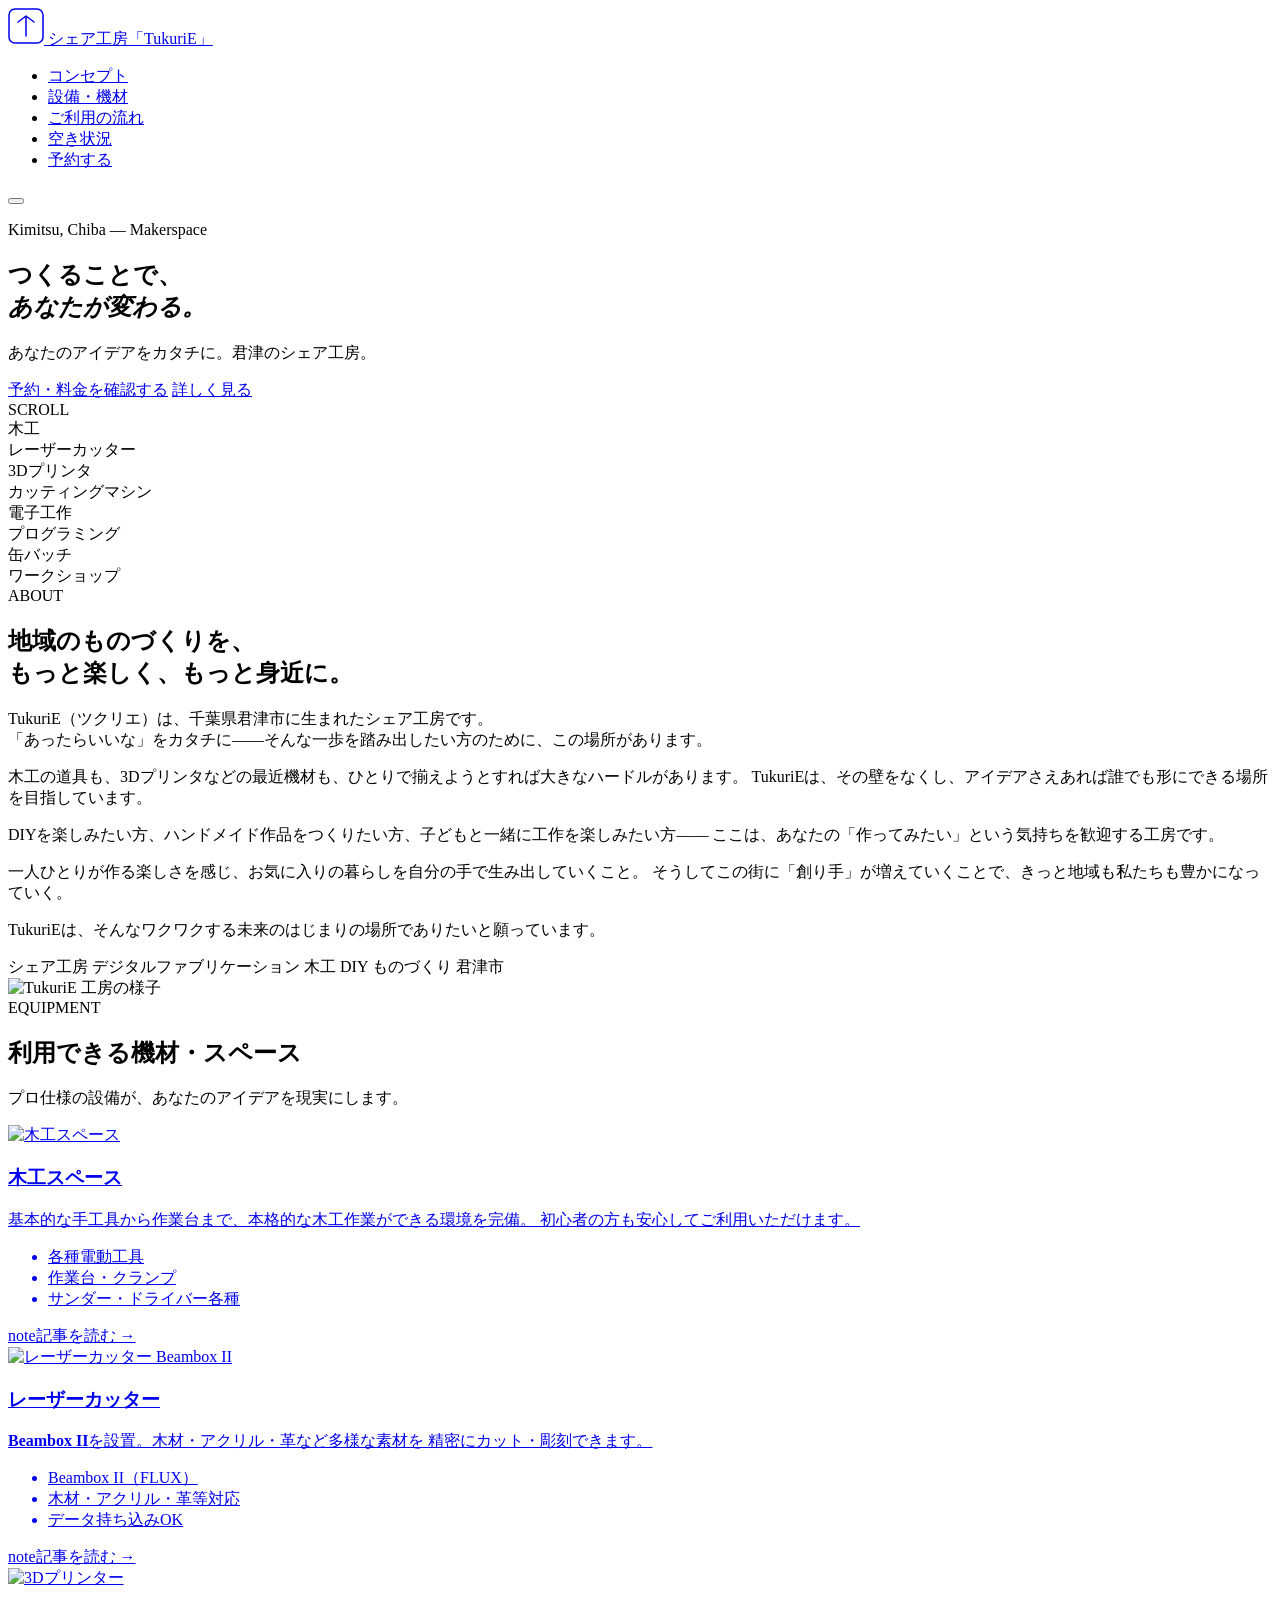
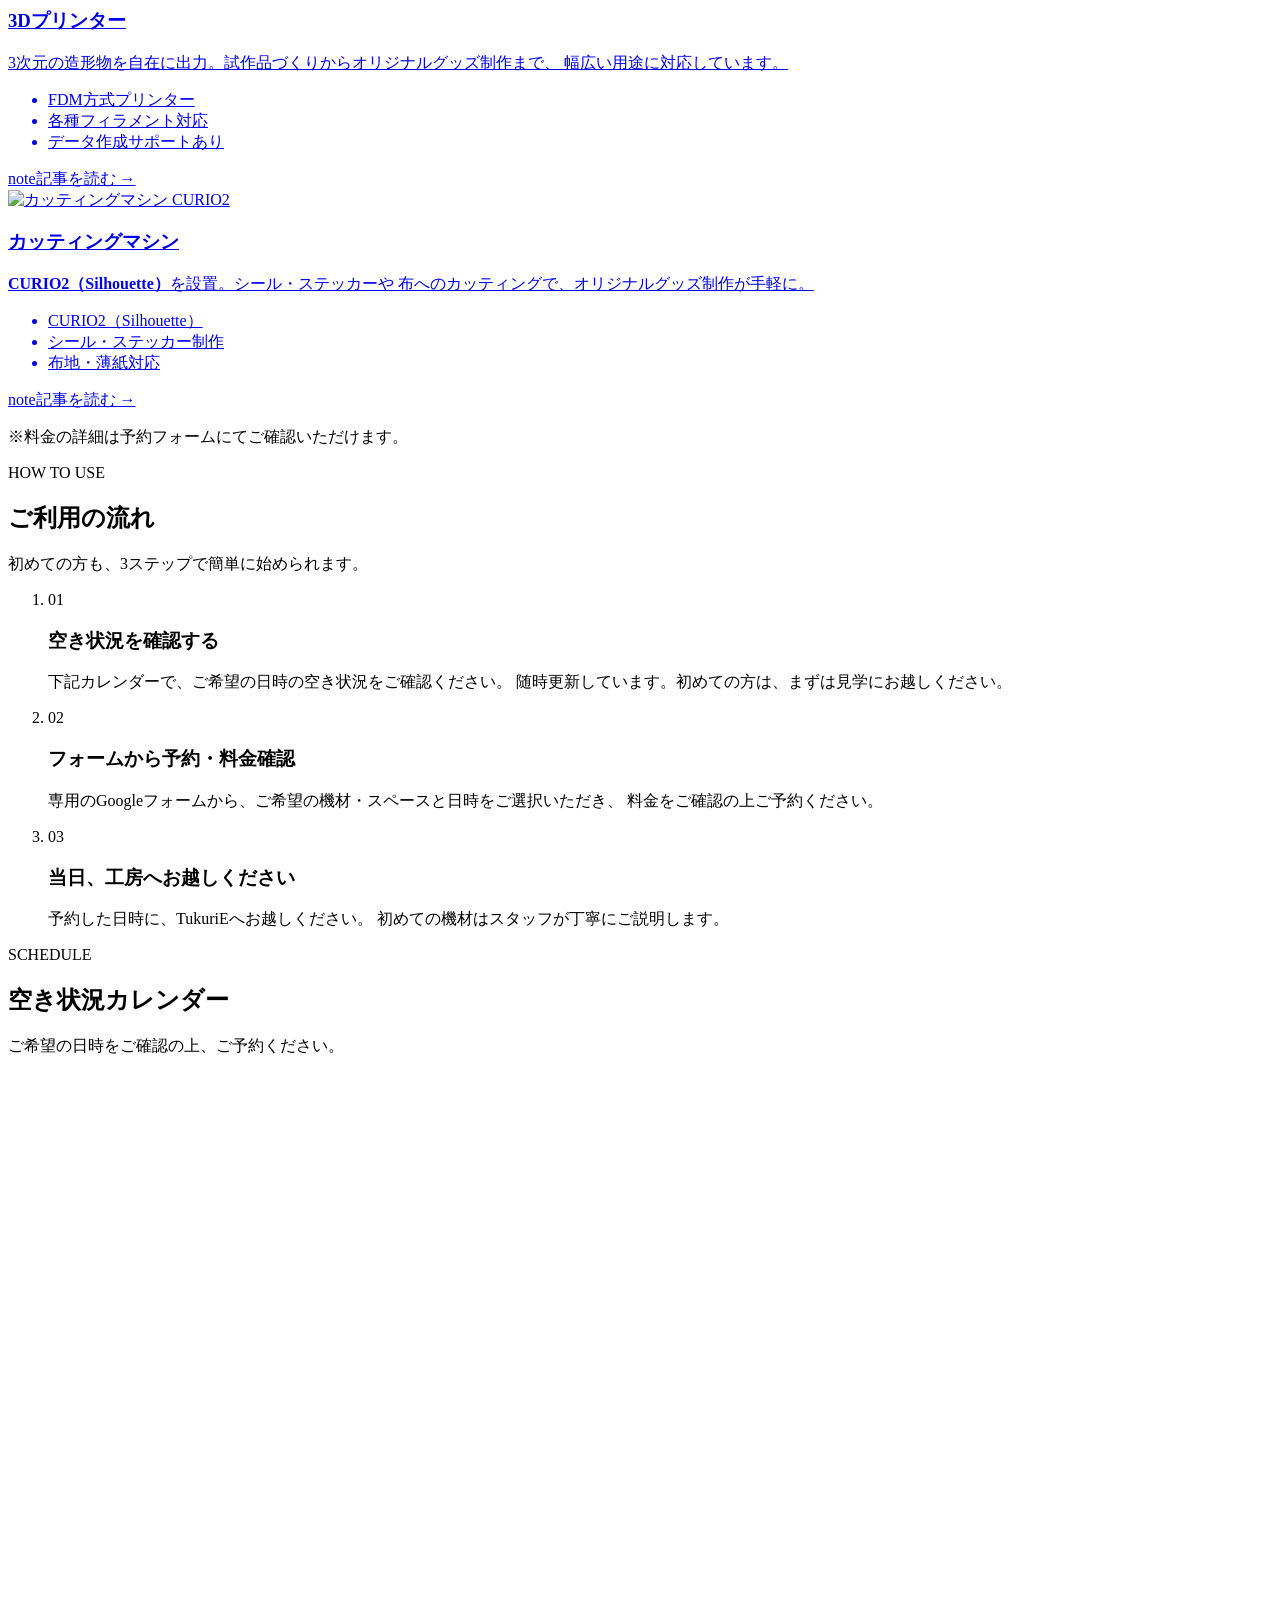
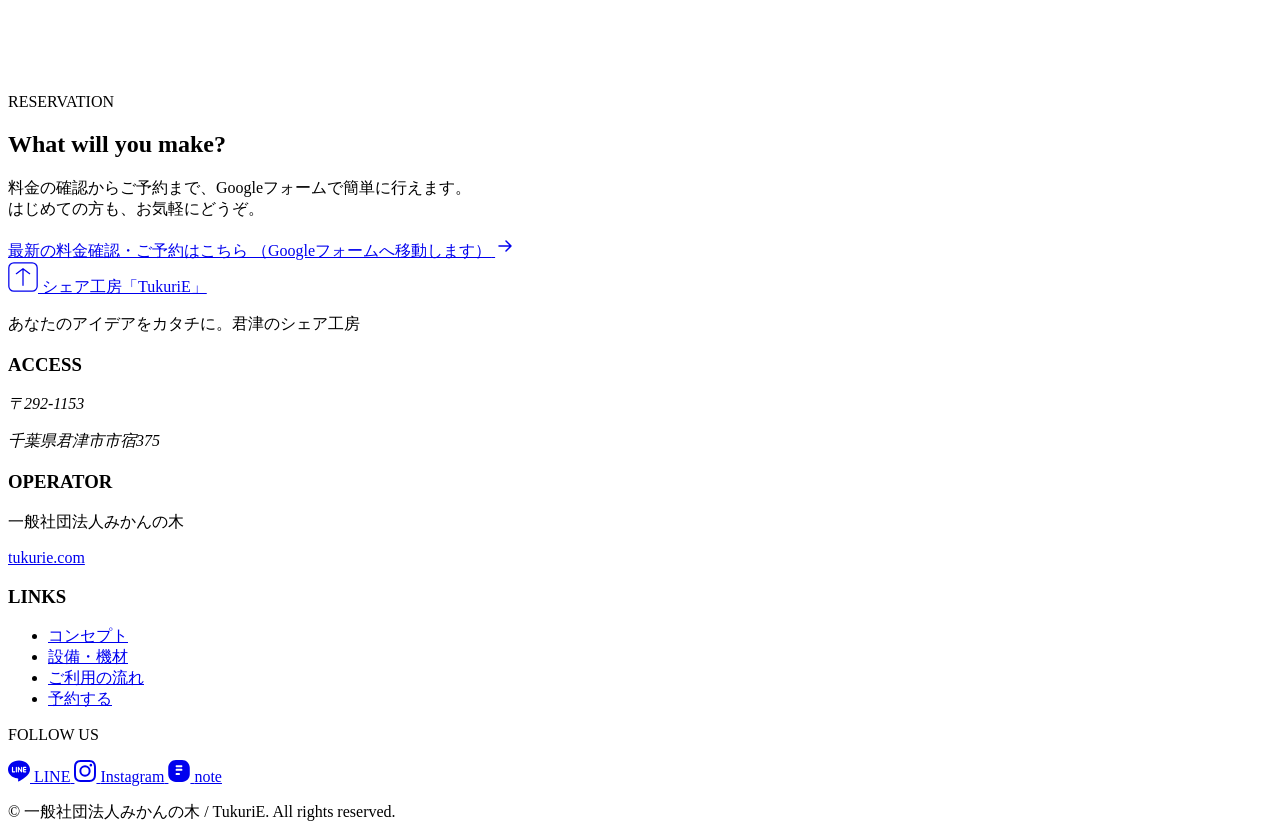
==== index.html @ ae80ee12 "Upload index.html via Antigravity Agent" ====
<!DOCTYPE html>
<html lang="ja">

<head>
  <meta charset="UTF-8" />
  <meta name="viewport" content="width=device-width, initial-scale=1.0" />
  <title>シェア工房TukuriE（ツクリエ）｜君津のデジタルものづくりシェア工房</title>
  <meta name="description"
    content="千葉県君津市にある、デジタルファブリケーションと木工のシェア工房「TukuriE（ツクリエ）」。レーザーカッター・3Dプリンター・木工設備が揃う、創り手のための場所です。" />
  <meta property="og:title" content="TukuriE（ツクリエ）｜君津のデジタルものづくりシェア工房" />
  <meta property="og:description" content="あなたのアイデアを形にする、君津のシェア工房。" />
  <meta property="og:type" content="website" />
  <meta property="og:url" content="https://tukurie.com/" />
  <link rel="preconnect" href="https://fonts.googleapis.com" />
  <link rel="preconnect" href="https://fonts.gstatic.com" crossorigin />
  <link
    href="https://fonts.googleapis.com/css2?family=Noto+Serif+JP:wght@300;400;500;600&family=Noto+Sans+JP:wght@300;400;500&family=Inter:wght@300;400;500&display=swap"
    rel="stylesheet" />
  <link rel="stylesheet" href="style.css" />
</head>

<body>

  <!-- ======= HEADER / NAV ======= -->
  <header class="site-header" id="site-header">
    <div class="header-inner">
      <a href="#hero" class="logo" aria-label="TukuriE トップへ">
        <span class="logo-mark" aria-hidden="true">
          <svg width="36" height="36" viewBox="0 0 36 36" fill="none" xmlns="http://www.w3.org/2000/svg">
            <rect x="1" y="1" width="34" height="34" rx="6" stroke="currentColor" stroke-width="1.5" />
            <path d="M18 8 L18 28 M10 14 L18 8 L26 14" stroke="currentColor" stroke-width="1.5" stroke-linecap="round"
              stroke-linejoin="round" />
          </svg>
        </span>
        <span class="logo-text">シェア工房「TukuriE」</span>
      </a>
      <nav class="main-nav" aria-label="メインナビゲーション">
        <ul>
          <li><a href="#about">コンセプト</a></li>
          <li><a href="#features">設備・機材</a></li>
          <li><a href="#how-to-use">ご利用の流れ</a></li>
          <li><a href="#calendar">空き状況</a></li>
          <li><a href="#cta" class="nav-cta-btn">予約する</a></li>
        </ul>
      </nav>
      <button class="hamburger" id="hamburger-btn" aria-label="メニューを開く" aria-expanded="false">
        <span></span><span></span><span></span>
      </button>
    </div>
  </header>

  <!-- ======= HERO ======= -->
  <section class="hero" id="hero" aria-label="メインビジュアル">
    <div class="hero-bg">
      <div class="hero-grain"></div>
      <div class="hero-wood-texture"></div>
    </div>
    <div class="hero-content">
      <p class="hero-eyebrow">Kimitsu, Chiba — Makerspace</p>
      <h1 class="hero-headline">
        つくることで、<br />
        <em>あなたが変わる。</em>
      </h1>
      <p class="hero-sub">あなたのアイデアをカタチに。君津のシェア工房。</p>
      <div class="hero-actions">
        <a href="#cta" class="btn btn-primary" id="hero-cta-btn">予約・料金を確認する</a>
        <a href="#about" class="btn btn-ghost">詳しく見る</a>
      </div>
    </div>
    <div class="hero-scroll-hint" aria-hidden="true">
      <span class="scroll-line"></span>
      <span class="scroll-label">SCROLL</span>
    </div>
    <!-- Decorative floating elements -->
    <div class="hero-deco" aria-hidden="true">
      <div class="deco-chip deco-chip--1">木工</div>
      <div class="deco-chip deco-chip--2">レーザーカッター</div>
      <div class="deco-chip deco-chip--3">3Dプリンタ</div>
      <div class="deco-chip deco-chip--4">カッティングマシン</div>
      <div class="deco-chip deco-chip--5">電子工作</div>
      <div class="deco-chip deco-chip--6">プログラミング</div>
      <div class="deco-chip deco-chip--7">缶バッチ</div>
      <div class="deco-chip deco-chip--8">ワークショップ</div>
    </div>
  </section>

  <!-- ======= ABOUT ======= -->
  <section class="section about" id="about" aria-labelledby="about-heading">
    <div class="container container--narrow">
      <div class="section-label">ABOUT</div>
      <h2 class="section-title" id="about-heading">
        地域のものづくりを、<br />もっと楽しく、もっと身近に。
      </h2>
      <div class="about-body">
        <p>
          TukuriE（ツクリエ）は、千葉県君津市に生まれたシェア工房です。<br />
          「あったらいいな」をカタチに——そんな一歩を踏み出したい方のために、この場所があります。
        </p>
        <p>
          木工の道具も、3Dプリンタなどの最近機材も、ひとりで揃えようとすれば大きなハードルがあります。
          TukuriEは、その壁をなくし、アイデアさえあれば誰でも形にできる場所を目指しています。
        </p>
        <p>
          DIYを楽しみたい方、ハンドメイド作品をつくりたい方、子どもと一緒に工作を楽しみたい方——
          ここは、あなたの「作ってみたい」という気持ちを歓迎する工房です。
        </p>
        <p>
          一人ひとりが作る楽しさを感じ、お気に入りの暮らしを自分の手で生み出していくこと。
          そうしてこの街に「創り手」が増えていくことで、きっと地域も私たちも豊かになっていく。
        </p>
        <p>
          TukuriEは、そんなワクワクする未来のはじまりの場所でありたいと願っています。
        </p>
      </div>
      <div class="about-tags" aria-label="キーワード">
        <span class="tag">シェア工房</span>
        <span class="tag">デジタルファブリケーション</span>
        <span class="tag">木工</span>
        <span class="tag">DIY</span>
        <span class="tag">ものづくり</span>
        <span class="tag">君津市</span>
      </div>
    </div>
  </section>

  <!-- ======= WORKSHOP GALLERY BANNER ======= -->
  <section class="workshop-banner" aria-label="工房の様子">
    <!-- 工房全体の写真エリア。images/workshop.jpg を置けば自動で表示されます -->
    <div class="workshop-banner__img-wrap" onerror="">
      <img src="images/workshop.jpg" alt="TukuriE 工房の様子" class="workshop-banner__img" data-img-key="workshop"
        onerror="this.closest('.workshop-banner__img-wrap').classList.add('img-placeholder')" />
    </div>
  </section>

  <!-- ======= FEATURES ======= -->
  <section class="section features" id="features" aria-labelledby="features-heading">
    <div class="container">
      <div class="section-label">EQUIPMENT</div>
      <h2 class="section-title" id="features-heading">利用できる機材・スペース</h2>
      <p class="section-lead">プロ仕様の設備が、あなたのアイデアを現実にします。</p>

      <div class="features-grid">

        <a href="https://note.com/tukurie_share/n/nfafdf745ffea" target="_blank" rel="noopener noreferrer"
          class="feature-card feature-card--link" id="feature-woodwork" aria-label="木工スペースの詳細をnoteで読む">
          <div class="feature-card__img-wrap">
            <img src="images/woodwork.jpg" alt="木工スペース" class="feature-card__img" data-img-key="woodwork"
              onerror="this.closest('.feature-card__img-wrap').classList.add('img-placeholder')" />
          </div>
          <div class="feature-card__body">
            <h3 class="feature-card__title">木工スペース</h3>
            <p class="feature-card__desc">
              基本的な手工具から作業台まで、本格的な木工作業ができる環境を完備。
              初心者の方も安心してご利用いただけます。
            </p>
            <ul class="feature-card__list">
              <li>各種電動工具</li>
              <li>作業台・クランプ</li>
              <li>サンダー・ドライバー各種</li>
            </ul>
            <span class="feature-card__note-link">note記事を読む →</span>
          </div>
        </a>

        <a href="https://note.com/tukurie_share/n/n80d7ca99636c" target="_blank" rel="noopener noreferrer"
          class="feature-card feature-card--link" id="feature-laser" aria-label="レーザーカッターの詳細をnoteで読む">
          <div class="feature-card__img-wrap">
            <img src="images/laser.jpg" alt="レーザーカッター Beambox II" class="feature-card__img" data-img-key="laser"
              onerror="this.closest('.feature-card__img-wrap').classList.add('img-placeholder')" />
          </div>
          <div class="feature-card__body">
            <h3 class="feature-card__title">レーザーカッター</h3>
            <p class="feature-card__desc">
              <strong>Beambox II</strong>を設置。木材・アクリル・革など多様な素材を
              精密にカット・彫刻できます。
            </p>
            <ul class="feature-card__list">
              <li>Beambox II（FLUX）</li>
              <li>木材・アクリル・革等対応</li>
              <li>データ持ち込みOK</li>
            </ul>
            <span class="feature-card__note-link">note記事を読む →</span>
          </div>
        </a>

        <a href="https://note.com/tukurie_share/n/n2b7c575103ae" target="_blank" rel="noopener noreferrer"
          class="feature-card feature-card--link" id="feature-3dprint" aria-label="3Dプリンターの詳細をnoteで読む">
          <div class="feature-card__img-wrap">
            <img src="images/3dprint.jpg" alt="3Dプリンター" class="feature-card__img" data-img-key="3dprint"
              onerror="this.closest('.feature-card__img-wrap').classList.add('img-placeholder')" />
          </div>
          <div class="feature-card__body">
            <h3 class="feature-card__title">3Dプリンター</h3>
            <p class="feature-card__desc">
              3次元の造形物を自在に出力。試作品づくりからオリジナルグッズ制作まで、
              幅広い用途に対応しています。
            </p>
            <ul class="feature-card__list">
              <li>FDM方式プリンター</li>
              <li>各種フィラメント対応</li>
              <li>データ作成サポートあり</li>
            </ul>
            <span class="feature-card__note-link">note記事を読む →</span>
          </div>
        </a>

        <a href="https://note.com/tukurie_share/n/n97b2b9e812f0" target="_blank" rel="noopener noreferrer"
          class="feature-card feature-card--link" id="feature-cutting" aria-label="カッティングマシンの詳細をnoteで読む">
          <div class="feature-card__img-wrap">
            <img src="images/cutting.jpg" alt="カッティングマシン CURIO2" class="feature-card__img" data-img-key="cutting"
              onerror="this.closest('.feature-card__img-wrap').classList.add('img-placeholder')" />
          </div>
          <div class="feature-card__body">
            <h3 class="feature-card__title">カッティングマシン</h3>
            <p class="feature-card__desc">
              <strong>CURIO2（Silhouette）</strong>を設置。シール・ステッカーや
              布へのカッティングで、オリジナルグッズ制作が手軽に。
            </p>
            <ul class="feature-card__list">
              <li>CURIO2（Silhouette）</li>
              <li>シール・ステッカー制作</li>
              <li>布地・薄紙対応</li>
            </ul>
            <span class="feature-card__note-link">note記事を読む →</span>
          </div>
        </a>

      </div>

      <p class="features-note">
        ※料金の詳細は予約フォームにてご確認いただけます。
      </p>
    </div>
  </section>

  <!-- ======= HOW TO USE ======= -->
  <section class="section how-to-use" id="how-to-use" aria-labelledby="howto-heading">
    <div class="container container--narrow">
      <div class="section-label">HOW TO USE</div>
      <h2 class="section-title" id="howto-heading">ご利用の流れ</h2>
      <p class="section-lead">初めての方も、3ステップで簡単に始められます。</p>

      <ol class="steps" aria-label="ご利用ステップ">
        <li class="step" id="step-1">
          <div class="step-number" aria-hidden="true">01</div>
          <div class="step-content">
            <h3 class="step-title">空き状況を確認する</h3>
            <p class="step-desc">
              下記カレンダーで、ご希望の日時の空き状況をご確認ください。
              随時更新しています。初めての方は、まずは見学にお越しください。
            </p>
          </div>
          <div class="step-connector" aria-hidden="true"></div>
        </li>
        <li class="step" id="step-2">
          <div class="step-number" aria-hidden="true">02</div>
          <div class="step-content">
            <h3 class="step-title">フォームから予約・料金確認</h3>
            <p class="step-desc">
              専用のGoogleフォームから、ご希望の機材・スペースと日時をご選択いただき、
              料金をご確認の上ご予約ください。
            </p>
          </div>
          <div class="step-connector" aria-hidden="true"></div>
        </li>
        <li class="step" id="step-3">
          <div class="step-number" aria-hidden="true">03</div>
          <div class="step-content">
            <h3 class="step-title">当日、工房へお越しください</h3>
            <p class="step-desc">
              予約した日時に、TukuriEへお越しください。
              初めての機材はスタッフが丁寧にご説明します。
            </p>
          </div>
        </li>
      </ol>
    </div>
  </section>

  <!-- ======= CALENDAR ======= -->
  <section class="section calendar-section" id="calendar" aria-labelledby="calendar-heading">
    <div class="container">
      <div class="section-label">SCHEDULE</div>
      <h2 class="section-title" id="calendar-heading">空き状況カレンダー</h2>
      <p class="section-lead">ご希望の日時をご確認の上、ご予約ください。</p>
      <div class="calendar-wrapper">
        <iframe
          src="https://calendar.google.com/calendar/embed?src=tukurie.share%40gmail.com&ctz=Asia%2FTokyo&bgcolor=%23424242&showTitle=0&showNav=1&showDate=1&showPrint=0&showTabs=0&showCalendars=0&showTz=0&hl=ja"
          style="border: 0; width: 100%; max-width: 860px; height: 600px; border-radius: 12px;" frameborder="0"
          scrolling="no" title="TukuriE 空き状況カレンダー" id="calendar-embed"></iframe>
      </div>
    </div>
  </section>

  <!-- ======= CTA ======= -->
  <section class="section cta-section" id="cta" aria-labelledby="cta-heading">
    <div class="container container--narrow">
      <div class="cta-inner">
        <p class="cta-eyebrow">RESERVATION</p>
        <h2 class="cta-title" id="cta-heading">
          What will you make?
        </h2>
        <p class="cta-desc">
          料金の確認からご予約まで、Googleフォームで簡単に行えます。<br />
          はじめての方も、お気軽にどうぞ。
        </p>
        <a href="https://forms.gle/X51cY3fgWg24z5Xv9" target="_blank" rel="noopener noreferrer" class="btn btn-cta"
          id="main-reservation-btn" aria-label="Googleフォームで予約・料金確認（新しいタブで開きます）">
          最新の料金確認・ご予約はこちら
          <span class="btn-cta__note">（Googleフォームへ移動します）</span>
          <svg class="btn-cta__arrow" width="20" height="20" viewBox="0 0 20 20" fill="none"
            xmlns="http://www.w3.org/2000/svg" aria-hidden="true">
            <path d="M4 10 H16 M11 5 L16 10 L11 15" stroke="currentColor" stroke-width="1.5" stroke-linecap="round"
              stroke-linejoin="round" />
          </svg>
        </a>
      </div>
    </div>
  </section>

  <!-- ======= FOOTER / ACCESS ======= -->
  <footer class="site-footer" id="access" aria-label="フッター・アクセス情報">
    <div class="container">
      <div class="footer-grid">
        <div class="footer-brand">
          <a href="#hero" class="logo logo--footer" aria-label="TukuriE トップへ">
            <span class="logo-mark" aria-hidden="true">
              <svg width="30" height="30" viewBox="0 0 36 36" fill="none" xmlns="http://www.w3.org/2000/svg">
                <rect x="1" y="1" width="34" height="34" rx="6" stroke="currentColor" stroke-width="1.5" />
                <path d="M18 8 L18 28 M10 14 L18 8 L26 14" stroke="currentColor" stroke-width="1.5"
                  stroke-linecap="round" stroke-linejoin="round" />
              </svg>
            </span>
            <span class="logo-text">シェア工房「TukuriE」</span>
          </a>
          <p class="footer-tagline">あなたのアイデアをカタチに。君津のシェア工房</p>
        </div>

        <div class="footer-info">
          <h3 class="footer-info__heading">ACCESS</h3>
          <address class="footer-address">
            <p>〒292-1153</p>
            <p>千葉県君津市市宿375</p>
          </address>
        </div>

        <div class="footer-info">
          <h3 class="footer-info__heading">OPERATOR</h3>
          <p>一般社団法人みかんの木</p>
          <p><a href="https://tukurie.com/" target="_blank" rel="noopener noreferrer"
              class="footer-link">tukurie.com</a></p>
        </div>

        <div class="footer-info">
          <h3 class="footer-info__heading">LINKS</h3>
          <ul class="footer-links">
            <li><a href="#about" class="footer-link">コンセプト</a></li>
            <li><a href="#features" class="footer-link">設備・機材</a></li>
            <li><a href="#how-to-use" class="footer-link">ご利用の流れ</a></li>
            <li><a href="#cta" class="footer-link">予約する</a></li>
          </ul>
        </div>
      </div>

      <!-- SNS Links -->
      <div class="footer-sns">
        <p class="footer-sns__label">FOLLOW US</p>
        <div class="footer-sns__links">

          <!-- LINE公式アカウント（URLを差し替えてください） -->
          <a href="https://lin.ee/5YhFADn" target="_blank" rel="noopener noreferrer" class="sns-btn sns-btn--line"
            id="sns-line" aria-label="LINE公式アカウントでフレンド追加">
            <svg width="22" height="22" viewBox="0 0 24 24" fill="currentColor" xmlns="http://www.w3.org/2000/svg"
              aria-hidden="true">
              <path
                d="M19.365 9.863c.349 0 .63.285.63.631 0 .345-.281.63-.63.63H17.61v1.125h1.755c.349 0 .63.283.63.63 0 .344-.281.629-.63.629h-2.386c-.345 0-.627-.285-.627-.629V8.108c0-.345.282-.63.63-.63h2.386c.346 0 .627.285.627.63 0 .349-.281.63-.63.63H17.61v1.125h1.755zm-3.855 3.016c0 .27-.174.51-.432.596-.064.021-.133.031-.199.031-.211 0-.391-.09-.51-.25l-2.443-3.317v2.94c0 .344-.279.629-.631.629-.346 0-.626-.285-.626-.629V8.108c0-.27.173-.51.43-.595.06-.023.136-.033.194-.033.195 0 .375.104.495.254l2.462 3.33V8.108c0-.345.282-.63.63-.63.345 0 .63.285.63.63v4.771zm-5.741 0c0 .344-.282.629-.631.629-.345 0-.627-.285-.627-.629V8.108c0-.345.282-.63.63-.63.346 0 .628.285.628.63v4.771zm-2.466.629H4.917c-.345 0-.63-.285-.63-.629V8.108c0-.345.285-.63.63-.63.348 0 .63.285.63.63v4.141h1.756c.348 0 .629.283.629.63 0 .344-.281.629-.629.629M24 10.314C24 4.943 18.615.572 12 .572S0 4.943 0 10.314c0 4.811 4.27 8.842 10.035 9.608.391.082.923.258 1.058.59.12.301.079.766.038 1.08l-.164 1.02c-.045.301-.24 1.186 1.049.645 1.291-.539 6.916-4.078 9.436-6.975C23.176 14.393 24 12.458 24 10.314" />
            </svg>
            <span>LINE</span>
          </a>

          <!-- Instagram -->
          <a href="https://www.instagram.com/tukurie.share" target="_blank" rel="noopener noreferrer"
            class="sns-btn sns-btn--instagram" id="sns-instagram" aria-label="InstagramでTukuriEをフォロー">
            <svg width="22" height="22" viewBox="0 0 24 24" fill="currentColor" xmlns="http://www.w3.org/2000/svg"
              aria-hidden="true">
              <path
                d="M12 2.163c3.204 0 3.584.012 4.85.07 3.252.148 4.771 1.691 4.919 4.919.058 1.265.069 1.645.069 4.849 0 3.205-.012 3.584-.069 4.849-.149 3.225-1.664 4.771-4.919 4.919-1.266.058-1.644.07-4.85.07-3.204 0-3.584-.012-4.849-.07-3.26-.149-4.771-1.699-4.919-4.92-.058-1.265-.07-1.644-.07-4.849 0-3.204.013-3.583.07-4.849.149-3.227 1.664-4.771 4.919-4.919 1.266-.057 1.645-.069 4.849-.069zM12 0C8.741 0 8.333.014 7.053.072 2.695.272.273 2.69.073 7.052.014 8.333 0 8.741 0 12c0 3.259.014 3.668.072 4.948.2 4.358 2.618 6.78 6.98 6.98C8.333 23.986 8.741 24 12 24c3.259 0 3.668-.014 4.948-.072 4.354-.2 6.782-2.618 6.979-6.98.059-1.28.073-1.689.073-4.948 0-3.259-.014-3.667-.072-4.947-.196-4.354-2.617-6.78-6.979-6.98C15.668.014 15.259 0 12 0zm0 5.838a6.162 6.162 0 100 12.324 6.162 6.162 0 000-12.324zM12 16a4 4 0 110-8 4 4 0 010 8zm6.406-11.845a1.44 1.44 0 100 2.881 1.44 1.44 0 000-2.881z" />
            </svg>
            <span>Instagram</span>
          </a>

          <!-- note -->
          <a href="https://note.com/tukurie_share/" target="_blank" rel="noopener noreferrer"
            class="sns-btn sns-btn--note" id="sns-note" aria-label="noteでTukuriEの記事を読む">
            <svg width="22" height="22" viewBox="0 0 24 24" fill="currentColor" xmlns="http://www.w3.org/2000/svg"
              aria-hidden="true">
              <path
                d="M8.635 0C4.015 0 .25 3.765.25 8.385v7.23C.25 20.235 4.015 24 8.635 24h6.73C19.985 24 23.75 20.235 23.75 15.615V8.385C23.75 3.765 19.985 0 15.365 0H8.635zm.392 5.595h5.946c.36 0 .653.292.653.653v.914c0 .361-.293.653-.653.653H9.027a.653.653 0 01-.653-.653v-.914c0-.36.292-.653.653-.653zm-.653 4.63c0-.36.292-.653.653-.653h5.946c.36 0 .653.293.653.653v.914c0 .36-.293.653-.653.653H9.027a.653.653 0 01-.653-.653v-.914zm0 4.63c0-.36.292-.652.653-.652h3.272c.36 0 .653.292.653.652v.915c0 .36-.293.652-.653.652H9.027a.653.653 0 01-.653-.652v-.915z" />
            </svg>
            <span>note</span>
          </a>

        </div>
      </div>

      <div class="footer-bottom">
        <p class="footer-copyright">
          &copy; <span id="copyright-year"></span> 一般社団法人みかんの木 / TukuriE. All rights reserved.
        </p>
      </div>
    </div>
  </footer>

  <script src="script.js"></script>
</body>

</html>
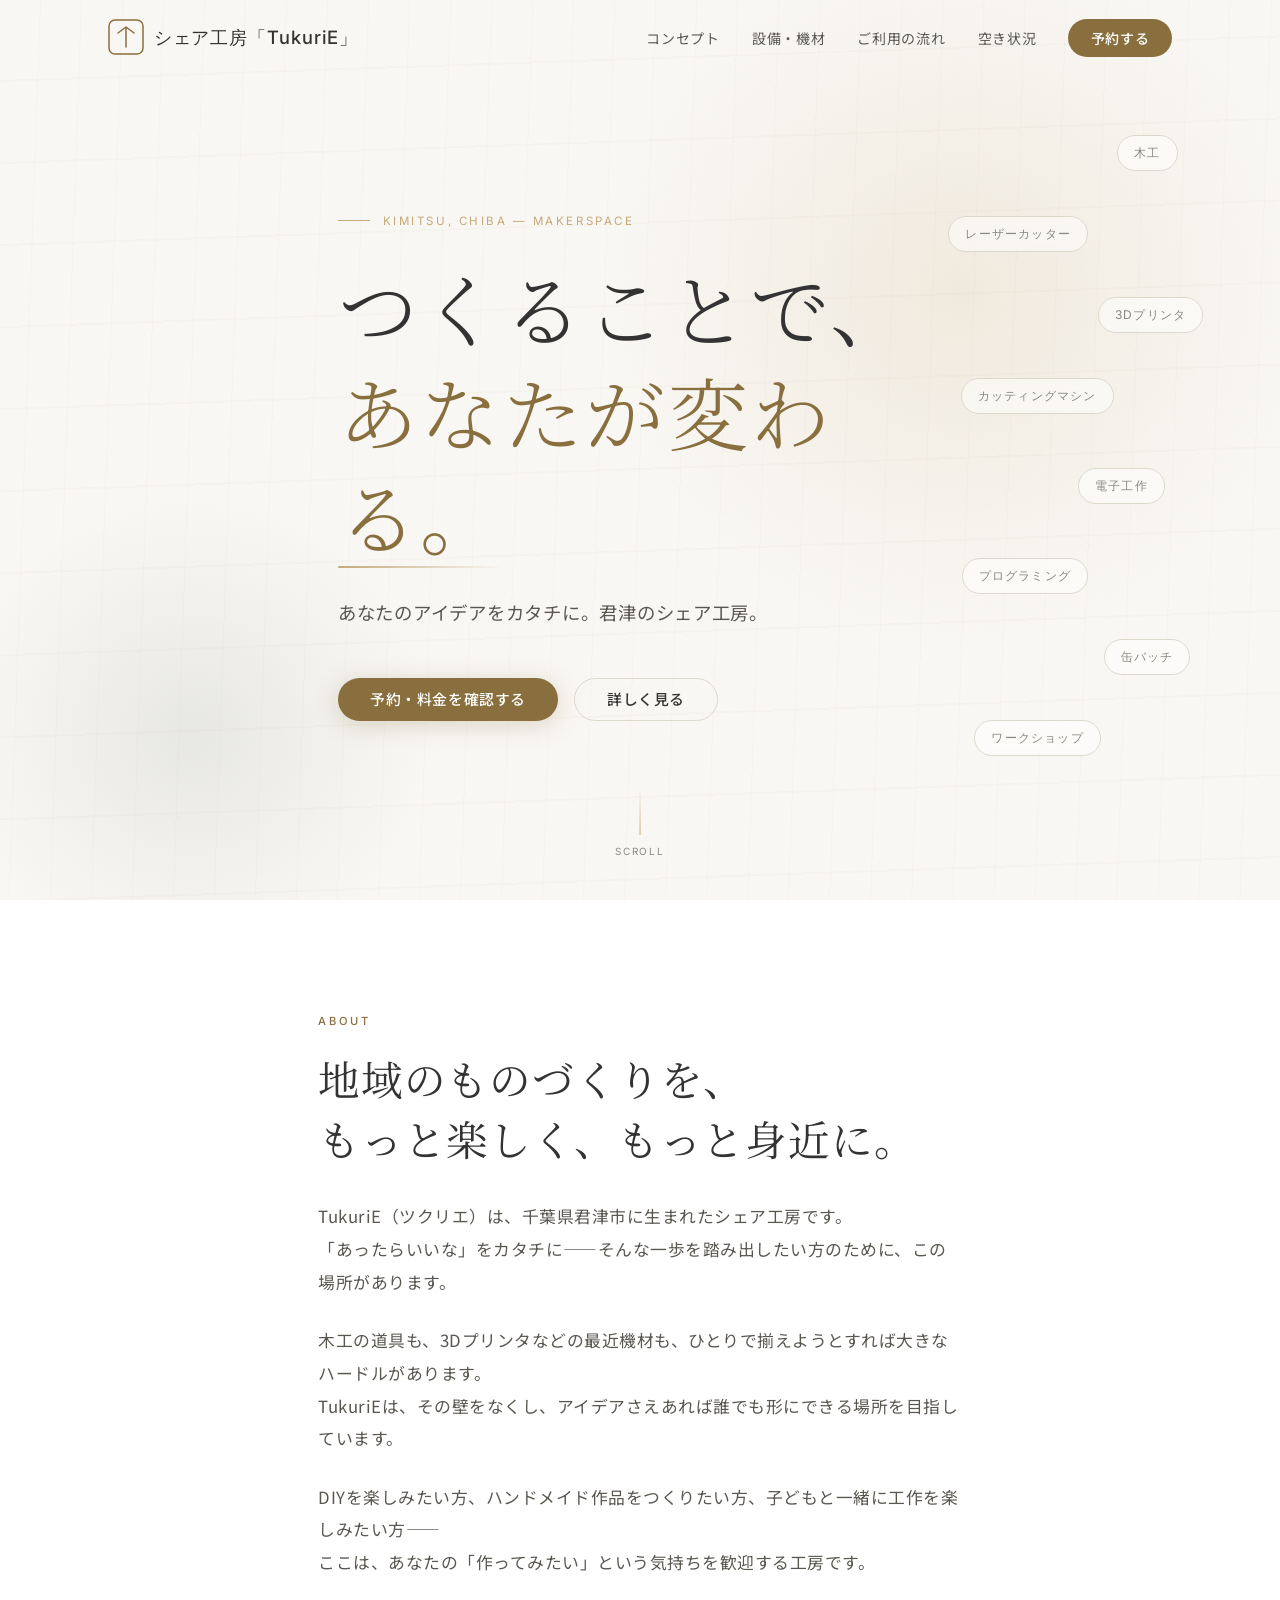
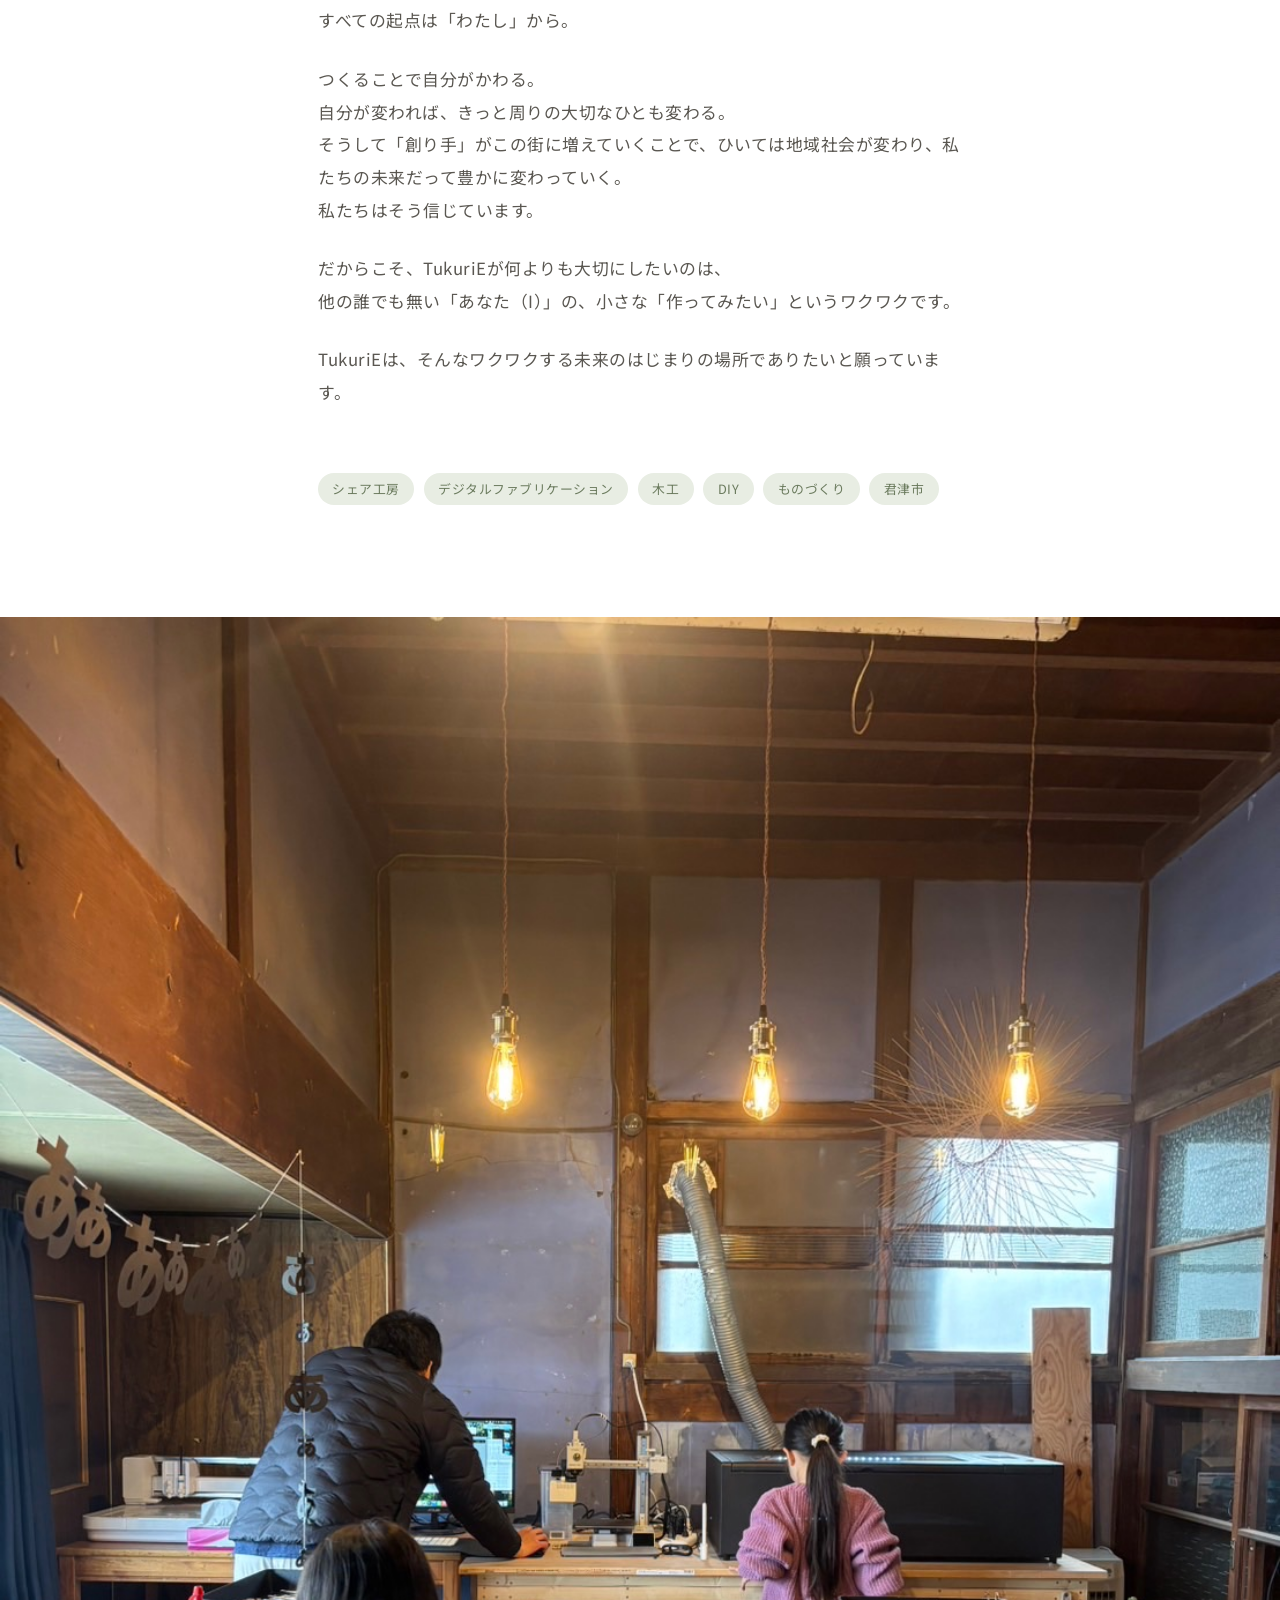
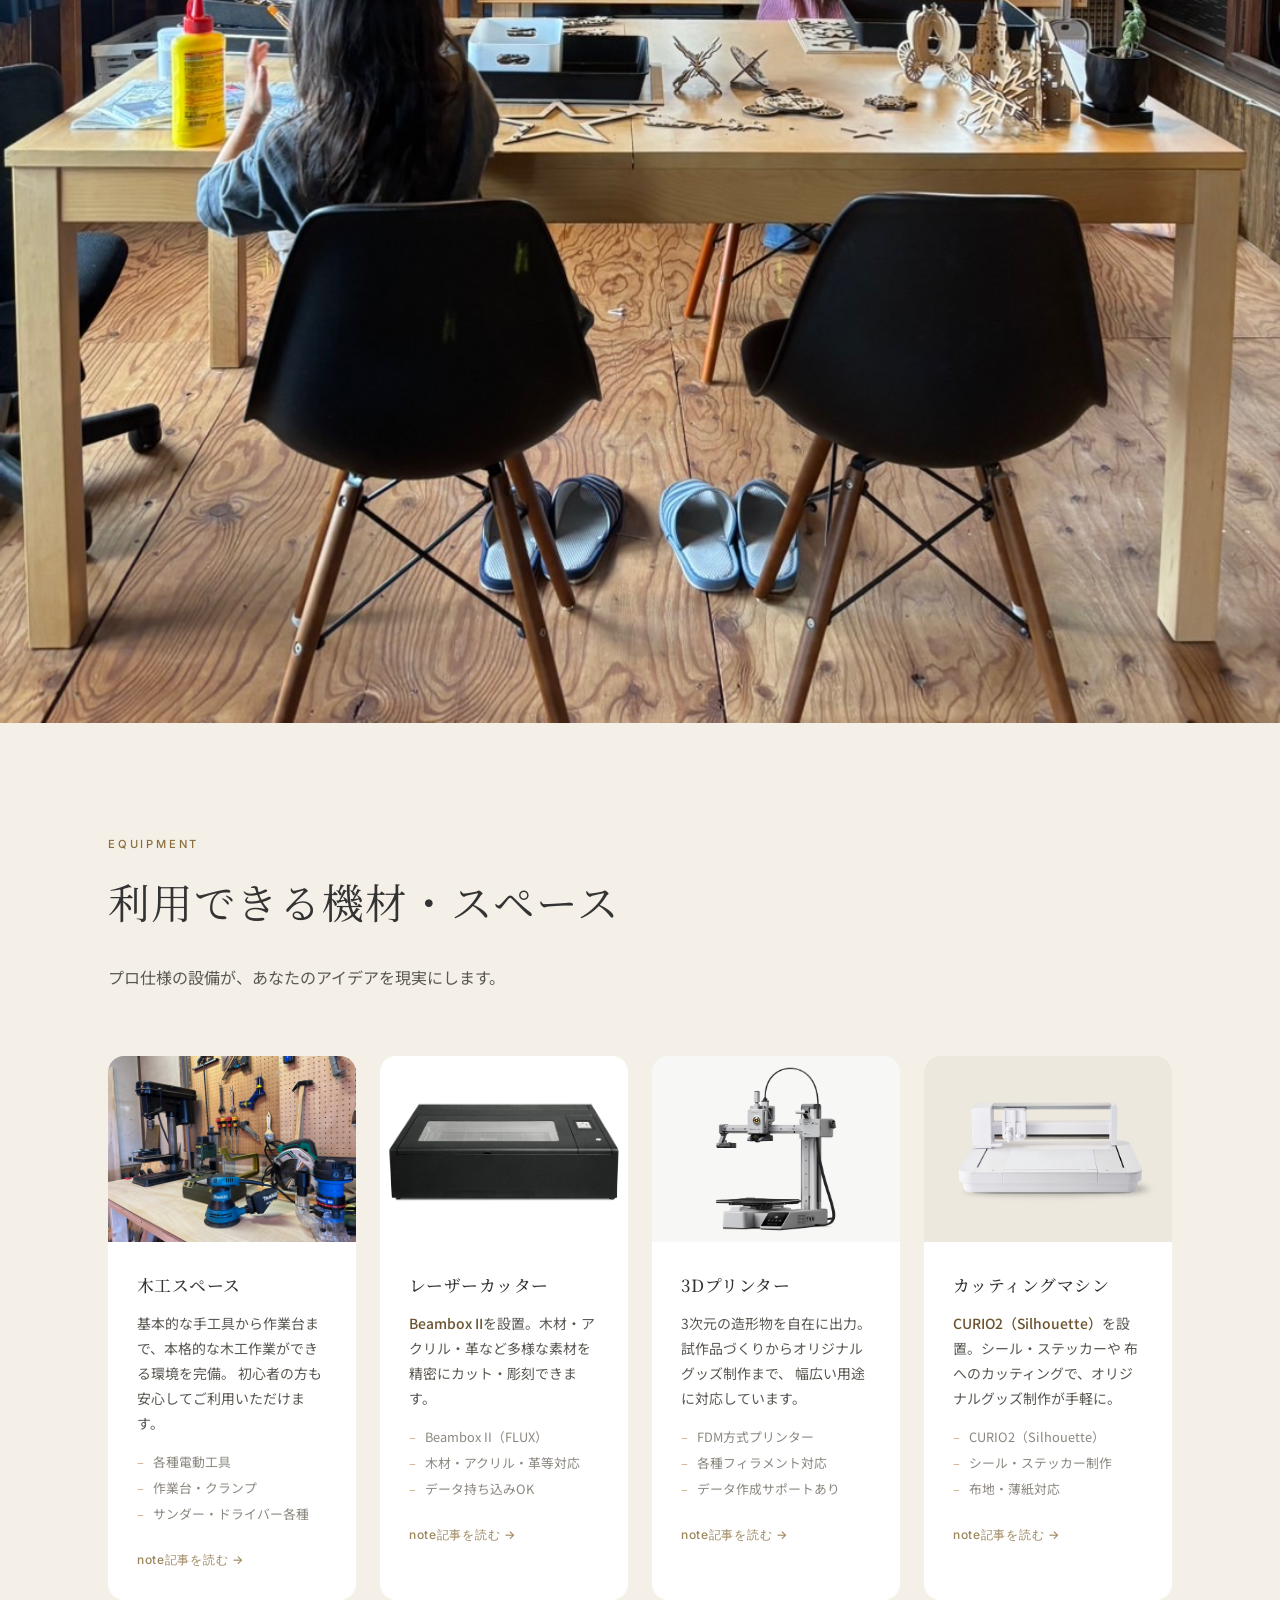
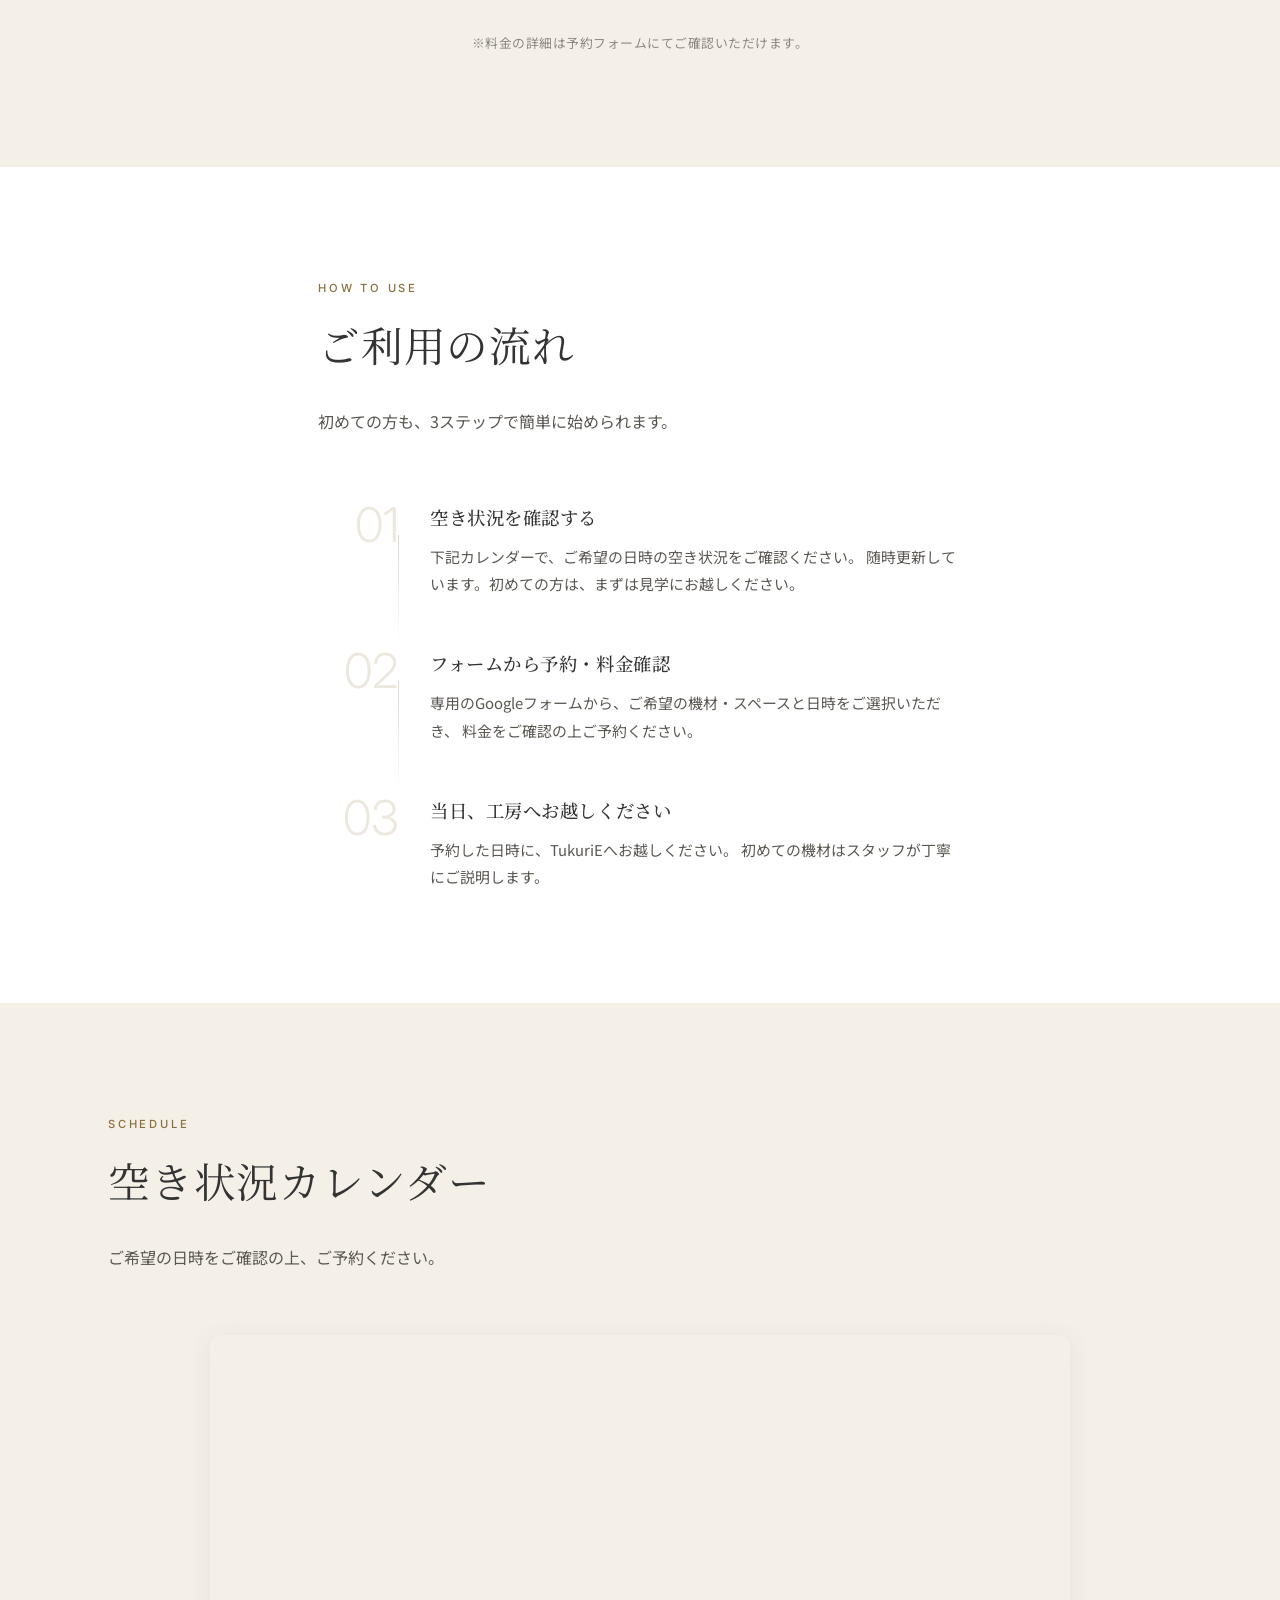
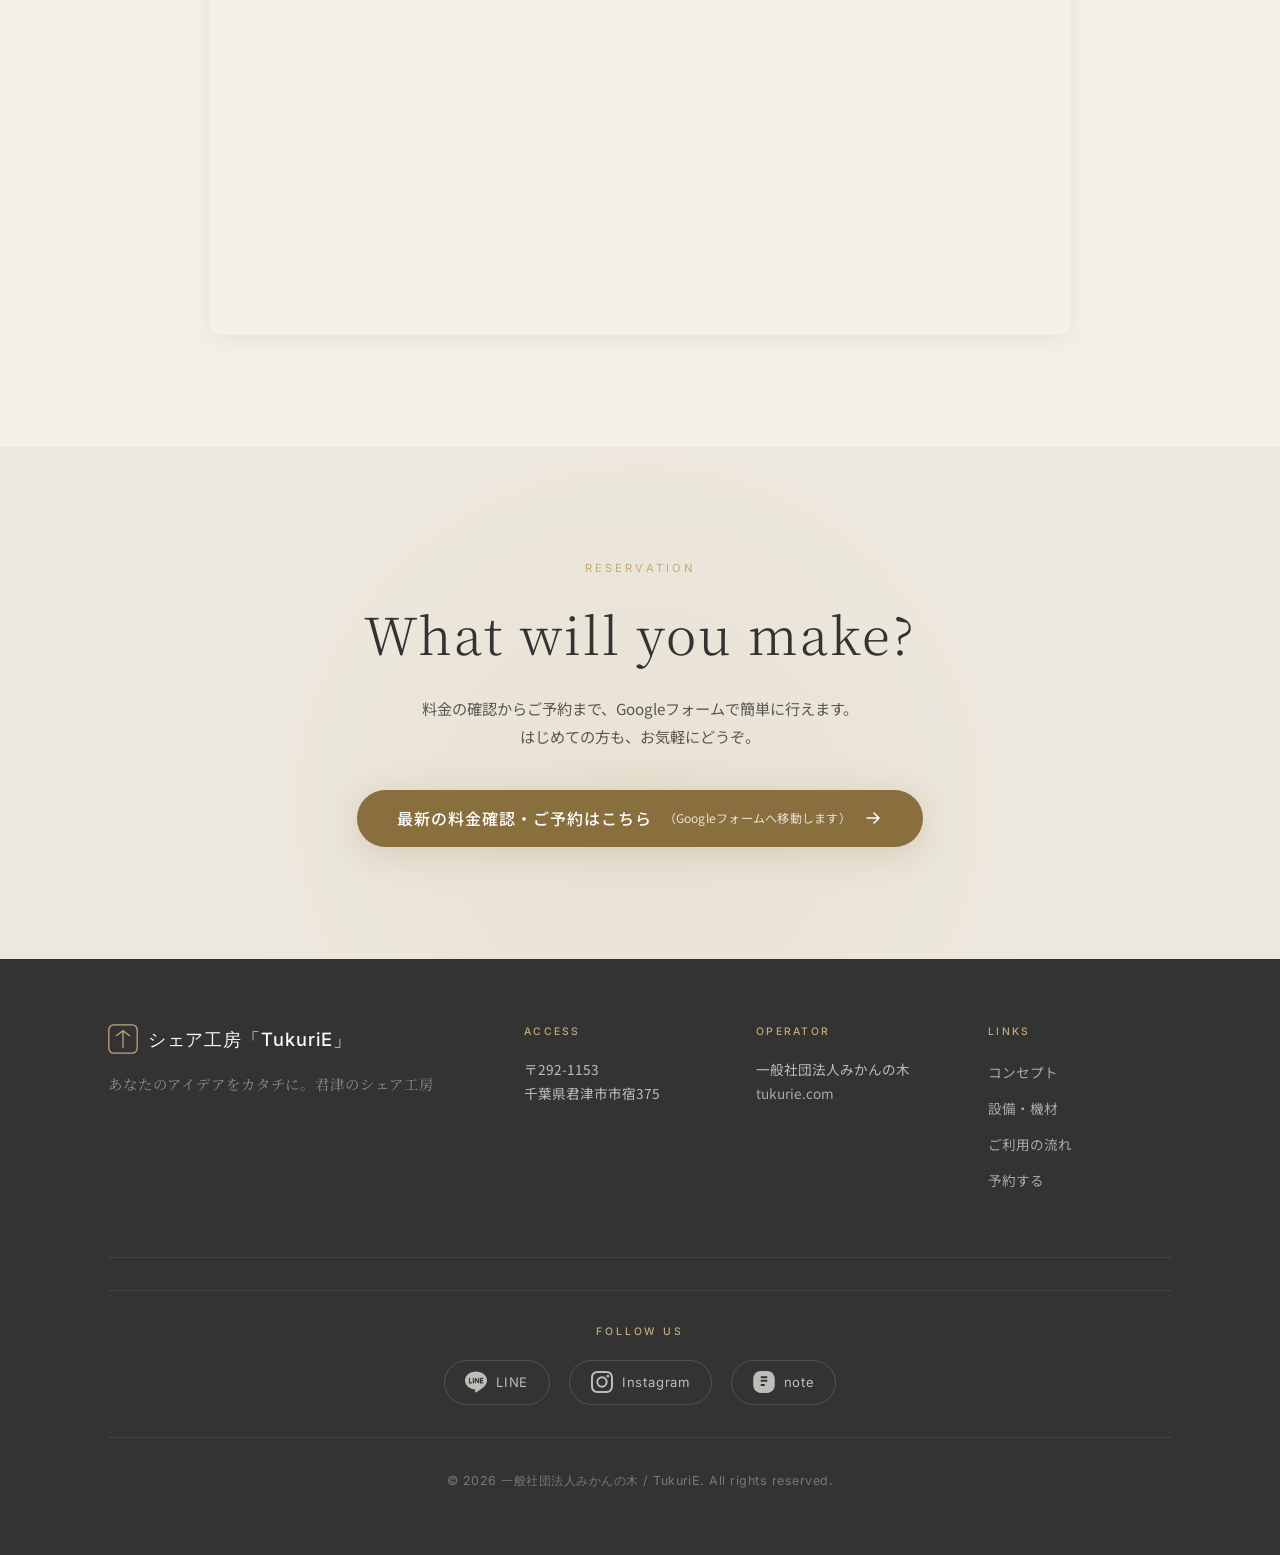
==== commit 5c07df14: "Upload index.html via Antigravity Agent" ====
--- a/index.html
+++ b/index.html
@@ -97,16 +97,25 @@
           「あったらいいな」をカタチに——そんな一歩を踏み出したい方のために、この場所があります。
         </p>
         <p>
-          木工の道具も、3Dプリンタなどの最近機材も、ひとりで揃えようとすれば大きなハードルがあります。
+          木工の道具も、3Dプリンタなどの最近機材も、ひとりで揃えようとすれば大きなハードルがあります。<br />
           TukuriEは、その壁をなくし、アイデアさえあれば誰でも形にできる場所を目指しています。
         </p>
         <p>
-          DIYを楽しみたい方、ハンドメイド作品をつくりたい方、子どもと一緒に工作を楽しみたい方——
+          DIYを楽しみたい方、ハンドメイド作品をつくりたい方、子どもと一緒に工作を楽しみたい方——<br />
           ここは、あなたの「作ってみたい」という気持ちを歓迎する工房です。
         </p>
-        <p>
-          一人ひとりが作る楽しさを感じ、お気に入りの暮らしを自分の手で生み出していくこと。
-          そうしてこの街に「創り手」が増えていくことで、きっと地域も私たちも豊かになっていく。
+        <p class="about-lead">
+          すべての起点は「わたし」から。
+        </p>
+        <p>
+          つくることで自分がかわる。<br />
+          自分が変われば、きっと周りの大切なひとも変わる。<br />
+          そうして「創り手」がこの街に増えていくことで、ひいては地域社会が変わり、私たちの未来だって豊かに変わっていく。<br />
+          私たちはそう信じています。
+        </p>
+        <p>
+          だからこそ、TukuriEが何よりも大切にしたいのは、<br class="pc-only" />
+          他の誰でも無い「あなた（I）」の、小さな「作ってみたい」というワクワクです。
         </p>
         <p>
           TukuriEは、そんなワクワクする未来のはじまりの場所でありたいと願っています。
--- a/style.css
+++ b/style.css
@@ -0,0 +1,1238 @@
+/* ============================================================
+   TukuriE LP — style.css
+   Design: Natural Modern / Earth Tone / Digital Craft
+   ============================================================ */
+
+/* ── Reset & Base ─────────────────────────────────────────── */
+*, *::before, *::after {
+  box-sizing: border-box;
+  margin: 0;
+  padding: 0;
+}
+
+:root {
+  /* Colors */
+  --c-bg:          #faf8f4;
+  --c-bg-warm:     #f4f0e8;
+  --c-bg-deep:     #ede8de;
+  --c-surface:     #ffffff;
+  --c-text:        #333333;
+  --c-text-mid:    #5a5751;
+  --c-text-light:  #8c8880;
+  --c-accent:      #8a6f3e;    /* warm amber-brown */
+  --c-accent-deep: #6b5430;
+  --c-accent-soft: #c4a97a;
+  --c-sage:        #6b7b5e;    /* sage green */
+  --c-sage-light:  #e8ede3;
+  --c-border:      #ddd8cc;
+  --c-shadow:      rgba(80, 65, 40, 0.08);
+
+  /* Typography */
+  --ff-serif:   'Noto Serif JP', 'Georgia', serif;
+  --ff-sans:    'Noto Sans JP', 'Helvetica Neue', sans-serif;
+  --ff-latin:   'Inter', sans-serif;
+
+  /* Spacing */
+  --space-xs:   0.5rem;
+  --space-sm:   1rem;
+  --space-md:   2rem;
+  --space-lg:   4rem;
+  --space-xl:   7rem;
+  --space-xxl:  10rem;
+
+  /* Layout */
+  --max-w:       1160px;
+  --max-w-narrow: 740px;
+
+  /* Transition */
+  --ease-out:  cubic-bezier(0.22, 1, 0.36, 1);
+  --dur:       0.4s;
+}
+
+html {
+  scroll-behavior: smooth;
+  font-size: 16px;
+}
+
+body {
+  font-family: var(--ff-sans);
+  background-color: var(--c-bg);
+  color: var(--c-text);
+  line-height: 1.75;
+  -webkit-font-smoothing: antialiased;
+  overflow-x: hidden;
+}
+
+img { display: block; max-width: 100%; }
+
+a { color: inherit; text-decoration: none; }
+
+ul, ol { list-style: none; }
+
+address { font-style: normal; }
+
+strong { font-weight: 500; color: var(--c-accent-deep); }
+
+/* ── Scroll reveal ─────────────────────────────────────────── */
+.reveal {
+  opacity: 0;
+  transform: translateY(28px);
+  transition: opacity 0.7s var(--ease-out), transform 0.7s var(--ease-out);
+}
+.reveal.visible {
+  opacity: 1;
+  transform: translateY(0);
+}
+
+/* ── Container ─────────────────────────────────────────────── */
+.container {
+  width: min(100%, var(--max-w));
+  margin-inline: auto;
+  padding-inline: clamp(1.5rem, 5vw, 3rem);
+}
+.container--narrow {
+  width: min(100%, var(--max-w-narrow));
+  margin-inline: auto;
+  padding-inline: clamp(1.5rem, 5vw, 3rem);
+}
+
+/* ── Section common ────────────────────────────────────────── */
+.section {
+  padding-block: var(--space-xl);
+}
+
+.section-label {
+  font-family: var(--ff-latin);
+  font-size: 0.7rem;
+  font-weight: 500;
+  letter-spacing: 0.25em;
+  color: var(--c-accent);
+  text-transform: uppercase;
+  margin-bottom: var(--space-sm);
+}
+
+.section-title {
+  font-family: var(--ff-serif);
+  font-size: clamp(1.75rem, 4vw, 2.6rem);
+  font-weight: 400;
+  line-height: 1.45;
+  letter-spacing: 0.02em;
+  color: var(--c-text);
+  margin-bottom: var(--space-md);
+}
+
+.section-lead {
+  font-size: 1rem;
+  color: var(--c-text-mid);
+  line-height: 1.8;
+  margin-bottom: var(--space-lg);
+}
+
+/* ── Buttons ───────────────────────────────────────────────── */
+.btn {
+  display: inline-flex;
+  align-items: center;
+  gap: 0.5rem;
+  padding: 0.85rem 2rem;
+  border-radius: 100px;
+  font-family: var(--ff-sans);
+  font-size: 0.925rem;
+  font-weight: 500;
+  letter-spacing: 0.04em;
+  cursor: pointer;
+  transition: all var(--dur) var(--ease-out);
+  white-space: nowrap;
+  border: none;
+  line-height: 1;
+}
+
+.btn-primary {
+  background: var(--c-accent);
+  color: #fff;
+  box-shadow: 0 4px 24px rgba(138, 111, 62, 0.25);
+}
+.btn-primary:hover {
+  background: var(--c-accent-deep);
+  transform: translateY(-2px);
+  box-shadow: 0 6px 32px rgba(138, 111, 62, 0.32);
+}
+
+.btn-ghost {
+  background: transparent;
+  color: var(--c-text);
+  border: 1.5px solid var(--c-border);
+}
+.btn-ghost:hover {
+  border-color: var(--c-accent-soft);
+  color: var(--c-accent);
+  transform: translateY(-2px);
+}
+
+.btn-cta {
+  display: inline-flex;
+  align-items: center;
+  gap: 0.75rem;
+  padding: 1.15rem 2.5rem;
+  background: var(--c-accent);
+  color: #fff;
+  border-radius: 100px;
+  font-size: 1rem;
+  font-weight: 500;
+  letter-spacing: 0.06em;
+  box-shadow: 0 6px 36px rgba(138, 111, 62, 0.22);
+  transition: all var(--dur) var(--ease-out);
+  border: none;
+  cursor: pointer;
+  flex-wrap: wrap;
+  justify-content: center;
+  text-align: center;
+}
+.btn-cta:hover {
+  background: var(--c-accent-deep);
+  transform: translateY(-3px);
+  box-shadow: 0 10px 40px rgba(138, 111, 62, 0.3);
+}
+.btn-cta__note {
+  font-size: 0.75rem;
+  font-weight: 400;
+  opacity: 0.8;
+  letter-spacing: 0.02em;
+}
+.btn-cta__arrow {
+  flex-shrink: 0;
+  transition: transform var(--dur) var(--ease-out);
+}
+.btn-cta:hover .btn-cta__arrow {
+  transform: translateX(4px);
+}
+
+/* ── Tags ──────────────────────────────────────────────────── */
+.tag {
+  display: inline-block;
+  padding: 0.3rem 0.9rem;
+  background: var(--c-sage-light);
+  color: var(--c-sage);
+  border-radius: 100px;
+  font-size: 0.8rem;
+  font-weight: 400;
+  letter-spacing: 0.04em;
+}
+
+/* ============================================================
+   HEADER
+   ============================================================ */
+.site-header {
+  position: fixed;
+  top: 0;
+  left: 0;
+  right: 0;
+  z-index: 100;
+  padding: 1.2rem 0;
+  transition: background var(--dur) var(--ease-out),
+              box-shadow var(--dur) var(--ease-out),
+              padding var(--dur) var(--ease-out);
+}
+.site-header.scrolled {
+  background: rgba(250, 248, 244, 0.92);
+  backdrop-filter: blur(16px);
+  -webkit-backdrop-filter: blur(16px);
+  padding: 0.8rem 0;
+  box-shadow: 0 1px 0 var(--c-border);
+}
+
+.header-inner {
+  display: flex;
+  align-items: center;
+  justify-content: space-between;
+  width: min(100%, var(--max-w));
+  margin-inline: auto;
+  padding-inline: clamp(1.5rem, 5vw, 3rem);
+}
+
+.logo {
+  display: flex;
+  align-items: center;
+  gap: 0.6rem;
+  color: var(--c-text);
+  transition: color var(--dur) var(--ease-out);
+}
+.logo:hover { color: var(--c-accent); }
+.logo-mark {
+  display: flex;
+  color: var(--c-accent);
+}
+.logo-text {
+  font-family: var(--ff-latin);
+  font-size: 1.15rem;
+  font-weight: 500;
+  letter-spacing: 0.05em;
+}
+.logo--footer .logo-text { color: var(--c-bg); }
+.logo--footer .logo-mark { color: var(--c-accent-soft); }
+
+.main-nav ul {
+  display: flex;
+  align-items: center;
+  gap: 2rem;
+}
+.main-nav a {
+  font-size: 0.875rem;
+  font-weight: 400;
+  color: var(--c-text-mid);
+  letter-spacing: 0.05em;
+  transition: color var(--dur) var(--ease-out);
+}
+.main-nav a:hover { color: var(--c-accent); }
+
+.nav-cta-btn {
+  padding: 0.55rem 1.4rem !important;
+  background: var(--c-accent) !important;
+  color: #fff !important;
+  border-radius: 100px;
+  font-weight: 500 !important;
+  transition: background var(--dur) var(--ease-out), transform var(--dur) var(--ease-out) !important;
+}
+.nav-cta-btn:hover {
+  background: var(--c-accent-deep) !important;
+  transform: translateY(-1px);
+}
+
+.hamburger {
+  display: none;
+  flex-direction: column;
+  gap: 5px;
+  background: none;
+  border: none;
+  cursor: pointer;
+  padding: 4px;
+}
+.hamburger span {
+  display: block;
+  width: 24px;
+  height: 1.5px;
+  background: var(--c-text);
+  border-radius: 2px;
+  transition: all var(--dur) var(--ease-out);
+}
+.hamburger.active span:nth-child(1) { transform: rotate(45deg) translate(4.5px, 4.5px); }
+.hamburger.active span:nth-child(2) { opacity: 0; }
+.hamburger.active span:nth-child(3) { transform: rotate(-45deg) translate(4.5px, -4.5px); }
+
+/* Mobile menu */
+.mobile-menu {
+  display: none;
+  position: fixed;
+  inset: 0;
+  background: rgba(250, 248, 244, 0.97);
+  backdrop-filter: blur(20px);
+  z-index: 99;
+  padding: 6rem 2rem 2rem;
+  flex-direction: column;
+  align-items: center;
+  justify-content: center;
+  gap: 2rem;
+}
+.mobile-menu.open { display: flex; }
+.mobile-menu a {
+  font-size: 1.4rem;
+  font-family: var(--ff-serif);
+  color: var(--c-text);
+  letter-spacing: 0.05em;
+}
+
+/* ============================================================
+   HERO
+   ============================================================ */
+.hero {
+  min-height: 100svh;
+  display: grid;
+  place-content: center;
+  position: relative;
+  overflow: hidden;
+  background: var(--c-bg);
+  padding-block: 8rem 6rem;
+}
+
+.hero-bg {
+  position: absolute;
+  inset: 0;
+  z-index: 0;
+}
+
+/* Wood grain texture via CSS */
+.hero-wood-texture {
+  position: absolute;
+  inset: 0;
+  background-image:
+    repeating-linear-gradient(
+      92deg,
+      transparent,
+      transparent 40px,
+      rgba(180, 150, 100, 0.04) 40px,
+      rgba(180, 150, 100, 0.04) 41px
+    ),
+    repeating-linear-gradient(
+      178deg,
+      transparent,
+      transparent 80px,
+      rgba(160, 130, 80, 0.03) 80px,
+      rgba(160, 130, 80, 0.03) 82px
+    );
+}
+
+.hero-grain {
+  position: absolute;
+  inset: 0;
+  background-image: url("data:image/svg+xml,%3Csvg xmlns='http://www.w3.org/2000/svg' width='300' height='300'%3E%3Cfilter id='n'%3E%3CfeTurbulence type='fractalNoise' baseFrequency='0.65' numOctaves='3' stitchTiles='stitch'/%3E%3CfeColorMatrix type='saturate' values='0'/%3E%3C/filter%3E%3Crect width='300' height='300' filter='url(%23n)' opacity='0.04'/%3E%3C/svg%3E");
+  opacity: 0.6;
+}
+
+/* Radial warm glow */
+.hero::before {
+  content: '';
+  position: absolute;
+  top: -10%;
+  right: -5%;
+  width: 60vw;
+  height: 60vw;
+  border-radius: 50%;
+  background: radial-gradient(circle, rgba(196, 169, 122, 0.18) 0%, transparent 65%);
+  z-index: 0;
+  animation: heroGlow 8s ease-in-out infinite alternate;
+}
+.hero::after {
+  content: '';
+  position: absolute;
+  bottom: -10%;
+  left: -5%;
+  width: 40vw;
+  height: 40vw;
+  border-radius: 50%;
+  background: radial-gradient(circle, rgba(107, 123, 94, 0.12) 0%, transparent 65%);
+  z-index: 0;
+}
+
+@keyframes heroGlow {
+  from { transform: translate(0, 0) scale(1); }
+  to   { transform: translate(-2%, 3%) scale(1.05); }
+}
+
+.hero-content {
+  position: relative;
+  z-index: 1;
+  max-width: 700px;
+  padding-inline: clamp(1.5rem, 5vw, 3rem);
+  margin-inline: auto;
+}
+
+.hero-eyebrow {
+  font-family: var(--ff-latin);
+  font-size: 0.72rem;
+  font-weight: 400;
+  letter-spacing: 0.22em;
+  color: var(--c-accent-soft);
+  text-transform: uppercase;
+  margin-bottom: 1.5rem;
+  display: flex;
+  align-items: center;
+  gap: 0.8rem;
+}
+.hero-eyebrow::before {
+  content: '';
+  display: inline-block;
+  width: 32px;
+  height: 1px;
+  background: var(--c-accent-soft);
+}
+
+.hero-headline {
+  font-family: var(--ff-serif);
+  font-size: clamp(2.6rem, 7vw, 5rem);
+  font-weight: 300;
+  line-height: 1.3;
+  letter-spacing: 0.03em;
+  color: var(--c-text);
+  margin-bottom: 1.8rem;
+}
+.hero-headline em {
+  font-style: normal;
+  color: var(--c-accent);
+  position: relative;
+}
+.hero-headline em::after {
+  content: '';
+  position: absolute;
+  bottom: 0.05em;
+  left: 0;
+  right: 0;
+  height: 2px;
+  background: linear-gradient(90deg, var(--c-accent-soft), transparent);
+  border-radius: 2px;
+}
+
+.hero-sub {
+  font-size: clamp(1rem, 2vw, 1.15rem);
+  color: var(--c-text-mid);
+  line-height: 1.85;
+  margin-bottom: 3rem;
+  letter-spacing: 0.04em;
+}
+
+.hero-actions {
+  display: flex;
+  flex-wrap: wrap;
+  gap: 1rem;
+}
+
+/* Decorative chips */
+.hero-deco {
+  position: absolute;
+  z-index: 1;
+  top: 0;
+  left: 0;
+  right: 0;
+  bottom: 0;
+  pointer-events: none;
+}
+.deco-chip {
+  position: absolute;
+  padding: 0.4rem 1rem;
+  border-radius: 100px;
+  font-family: var(--ff-latin);
+  font-size: 0.75rem;
+  font-weight: 400;
+  letter-spacing: 0.1em;
+  border: 1px solid var(--c-border);
+  color: var(--c-text-light);
+  background: rgba(255,255,255,0.5);
+  backdrop-filter: blur(8px);
+  animation: floatChip 6s ease-in-out infinite;
+}
+.deco-chip--1 { top: 15%; right: 8%; animation-delay: 0s; }
+.deco-chip--2 { top: 24%; right: 15%; animation-delay: 1.5s; }
+.deco-chip--3 { top: 33%; right: 6%; animation-delay: 3s; }
+.deco-chip--4 { top: 42%; right: 13%; animation-delay: 4.5s; }
+.deco-chip--5 { top: 52%; right: 9%; animation-delay: 1s; }
+.deco-chip--6 { top: 62%; right: 15%; animation-delay: 2.5s; }
+.deco-chip--7 { top: 71%; right: 7%; animation-delay: 4s; }
+.deco-chip--8 { top: 80%; right: 14%; animation-delay: 5.5s; }
+
+@keyframes floatChip {
+  0%, 100% { transform: translateY(0px); }
+  50%       { transform: translateY(-8px); }
+}
+
+/* Scroll hint */
+.hero-scroll-hint {
+  position: absolute;
+  bottom: 2.5rem;
+  left: 50%;
+  transform: translateX(-50%);
+  display: flex;
+  flex-direction: column;
+  align-items: center;
+  gap: 0.5rem;
+  z-index: 1;
+}
+.scroll-line {
+  display: block;
+  width: 1px;
+  height: 48px;
+  background: linear-gradient(to bottom, transparent, var(--c-accent-soft));
+  animation: scrollLine 2s ease-in-out infinite;
+}
+@keyframes scrollLine {
+  0%   { transform: scaleY(0); transform-origin: top; }
+  50%  { transform: scaleY(1); transform-origin: top; }
+  51%  { transform: scaleY(1); transform-origin: bottom; }
+  100% { transform: scaleY(0); transform-origin: bottom; }
+}
+.scroll-label {
+  font-family: var(--ff-latin);
+  font-size: 0.62rem;
+  letter-spacing: 0.2em;
+  color: var(--c-text-light);
+}
+
+/* ============================================================
+   ABOUT
+   ============================================================ */
+.about {
+  background: var(--c-surface);
+}
+
+.about-body {
+  display: flex;
+  flex-direction: column;
+  gap: 1.6rem;
+  margin-bottom: var(--space-lg);
+}
+
+.about-body p {
+  font-size: clamp(0.95rem, 1.5vw, 1.05rem);
+  line-height: 1.95;
+  color: var(--c-text-mid);
+  letter-spacing: 0.03em;
+}
+
+.about-tags {
+  display: flex;
+  flex-wrap: wrap;
+  gap: 0.6rem;
+}
+
+/* ============================================================
+   WORKSHOP BANNER
+   ============================================================ */
+.workshop-banner {
+  width: 100%;
+  overflow: hidden;
+  position: relative;
+}
+
+.workshop-banner__link {
+  display: block;
+  position: relative;
+  width: 100%;
+  overflow: hidden;
+}
+
+.workshop-banner__img-wrap {
+  width: 100%;
+  overflow: hidden;
+  background: var(--c-bg-deep); /* fallback before img loads */
+  display: flex;
+  align-items: center;
+  justify-content: center;
+}
+
+/* Placeholder shown when image fails or is missing */
+.workshop-banner__img-wrap.img-placeholder {
+  background: linear-gradient(
+    135deg,
+    var(--c-bg-warm) 0%,
+    var(--c-bg-deep) 50%,
+    var(--c-bg-warm) 100%
+  );
+  position: relative;
+}
+.workshop-banner__img-wrap.img-placeholder::after {
+  content: 'images/workshop.jpg を設置してください';
+  position: absolute;
+  inset: 0;
+  display: flex;
+  align-items: center;
+  justify-content: center;
+  font-family: var(--ff-latin);
+  font-size: 0.78rem;
+  letter-spacing: 0.1em;
+  color: var(--c-text-light);
+  text-transform: uppercase;
+}
+
+.workshop-banner__img {
+  width: 100%;
+  height: auto;
+  display: block;
+}
+
+.workshop-banner__overlay {
+  position: absolute;
+  bottom: 0;
+  left: 0;
+  right: 0;
+  padding: 2.5rem clamp(1.5rem, 5vw, 3rem);
+  background: linear-gradient(to top, rgba(40, 30, 15, 0.65) 0%, transparent 100%);
+  display: flex;
+  align-items: center;
+  gap: 1.2rem;
+  color: #fff;
+  pointer-events: none;
+}
+
+.workshop-banner__label {
+  font-family: var(--ff-latin);
+  font-size: 0.68rem;
+  letter-spacing: 0.25em;
+  opacity: 0.7;
+  text-transform: uppercase;
+}
+
+.workshop-banner__text {
+  font-family: var(--ff-serif);
+  font-size: clamp(1rem, 2vw, 1.3rem);
+  font-weight: 400;
+  letter-spacing: 0.06em;
+  flex: 1;
+}
+
+.workshop-banner__arrow {
+  display: flex;
+  align-items: center;
+  justify-content: center;
+  width: 36px;
+  height: 36px;
+  border-radius: 50%;
+  border: 1px solid rgba(255,255,255,0.4);
+  transition: border-color var(--dur) var(--ease-out),
+              background var(--dur) var(--ease-out),
+              transform var(--dur) var(--ease-out);
+}
+.workshop-banner__link:hover .workshop-banner__arrow {
+  border-color: rgba(255,255,255,0.8);
+  background: rgba(255,255,255,0.15);
+  transform: translateX(4px);
+}
+
+/* ============================================================
+   FEATURES
+   ============================================================ */
+.features {
+  background: var(--c-bg-warm);
+}
+
+.features-grid {
+  display: grid;
+  grid-template-columns: repeat(4, 1fr);
+  gap: clamp(1rem, 2.5vw, 1.5rem);
+  margin-bottom: var(--space-md);
+}
+
+@media (max-width: 960px) {
+  .features-grid {
+    grid-template-columns: repeat(2, 1fr);
+  }
+}
+
+.feature-card {
+  background: var(--c-surface);
+  border-radius: 16px;
+  overflow: hidden;
+  transition: transform var(--dur) var(--ease-out), box-shadow var(--dur) var(--ease-out);
+  /* display:block for <a> elements */
+  display: block;
+  color: inherit;
+  text-decoration: none;
+}
+.feature-card:hover {
+  transform: translateY(-4px);
+  box-shadow: 0 16px 48px var(--c-shadow);
+}
+
+/* Image area at top of card */
+.feature-card__img-wrap {
+  width: 100%;
+  aspect-ratio: 4 / 3;
+  overflow: hidden;
+  background: var(--c-bg-deep);
+  position: relative;
+  flex-shrink: 0;
+}
+.feature-card__img-wrap.img-placeholder {
+  background: linear-gradient(135deg, var(--c-bg-warm) 0%, var(--c-bg-deep) 100%);
+}
+/* subtle shimmer pattern when no image */
+.feature-card__img-wrap.img-placeholder::before {
+  content: '';
+  position: absolute;
+  inset: 0;
+  background-image:
+    repeating-linear-gradient(
+      90deg,
+      transparent,
+      transparent 20px,
+      rgba(180, 150, 100, 0.06) 20px,
+      rgba(180, 150, 100, 0.06) 21px
+    );
+}
+.feature-card__img-wrap.img-placeholder::after {
+  content: attr(data-label);
+  position: absolute;
+  bottom: 0.75rem;
+  right: 0.75rem;
+  font-family: var(--ff-latin);
+  font-size: 0.6rem;
+  letter-spacing: 0.12em;
+  color: var(--c-text-light);
+  text-transform: uppercase;
+  opacity: 0.7;
+}
+
+.feature-card__img {
+  width: 100%;
+  height: 100%;
+  object-fit: cover;
+  object-position: center;
+  display: block;
+  transition: transform 0.6s var(--ease-out);
+}
+.feature-card:hover .feature-card__img {
+  transform: scale(1.05);
+}
+
+/* Body (text area) below image */
+.feature-card__body {
+  padding: clamp(1.4rem, 3vw, 1.8rem);
+}
+
+.feature-card__icon {
+  display: flex;
+  align-items: center;
+  justify-content: center;
+  width: 52px;
+  height: 52px;
+  border-radius: 12px;
+  background: var(--c-bg-warm);
+  color: var(--c-accent);
+  margin-bottom: 1.1rem;
+  transition: background var(--dur) var(--ease-out);
+}
+.feature-card__icon--highlight {
+  background: rgba(138, 111, 62, 0.12);
+}
+.feature-card:hover .feature-card__icon {
+  background: rgba(138, 111, 62, 0.14);
+}
+
+.feature-card__title {
+  font-family: var(--ff-serif);
+  font-size: 1.05rem;
+  font-weight: 500;
+  color: var(--c-text);
+  margin-bottom: 0.7rem;
+  letter-spacing: 0.03em;
+}
+
+.feature-card__desc {
+  font-size: 0.87rem;
+  color: var(--c-text-mid);
+  line-height: 1.8;
+  margin-bottom: 0.9rem;
+}
+
+.feature-card__list {
+  display: flex;
+  flex-direction: column;
+  gap: 0.25rem;
+  margin-bottom: 1.1rem;
+}
+.feature-card__list li {
+  font-size: 0.8rem;
+  color: var(--c-text-light);
+  padding-left: 1rem;
+  position: relative;
+}
+.feature-card__list li::before {
+  content: '–';
+  position: absolute;
+  left: 0;
+  color: var(--c-accent-soft);
+}
+
+/* note link label at bottom of card */
+.feature-card__note-link {
+  display: inline-flex;
+  align-items: center;
+  gap: 0.3rem;
+  font-family: var(--ff-latin);
+  font-size: 0.75rem;
+  font-weight: 500;
+  letter-spacing: 0.06em;
+  color: var(--c-accent);
+  opacity: 0.85;
+  transition: opacity var(--dur) var(--ease-out),
+              transform var(--dur) var(--ease-out);
+}
+.feature-card:hover .feature-card__note-link {
+  opacity: 1;
+  transform: translateX(3px);
+}
+
+.features-note {
+  font-size: 0.8rem;
+  color: var(--c-text-light);
+  text-align: center;
+  letter-spacing: 0.04em;
+}
+
+
+/* ============================================================
+   HOW TO USE
+   ============================================================ */
+.how-to-use {
+  background: var(--c-surface);
+}
+
+.steps {
+  display: flex;
+  flex-direction: column;
+  gap: 0;
+  counter-reset: none;
+}
+
+.step {
+  display: grid;
+  grid-template-columns: 80px 1fr;
+  gap: 0 2rem;
+  position: relative;
+  padding-bottom: 3rem;
+}
+.step:last-child { padding-bottom: 0; }
+
+.step-number {
+  font-family: var(--ff-latin);
+  font-size: 3rem;
+  font-weight: 300;
+  line-height: 1;
+  color: var(--c-bg-deep);
+  letter-spacing: -0.02em;
+  padding-top: 0.1rem;
+  text-align: right;
+  transition: color var(--dur) var(--ease-out);
+}
+.step:hover .step-number {
+  color: var(--c-accent-soft);
+}
+
+.step-content {
+  padding-top: 0.1rem;
+}
+
+.step-title {
+  font-family: var(--ff-serif);
+  font-size: 1.15rem;
+  font-weight: 500;
+  color: var(--c-text);
+  margin-bottom: 0.6rem;
+  letter-spacing: 0.03em;
+}
+
+.step-desc {
+  font-size: 0.93rem;
+  color: var(--c-text-mid);
+  line-height: 1.85;
+}
+
+/* Connector line */
+.step-connector {
+  position: absolute;
+  left: 80px;
+  top: 2.2rem;
+  width: 1px;
+  bottom: 0;
+  background: linear-gradient(to bottom, var(--c-border), transparent);
+  margin-left: -0.5px;
+}
+
+/* ============================================================
+   CALENDAR
+   ============================================================ */
+.calendar-section {
+  background: var(--c-bg-warm);
+}
+
+.calendar-wrapper {
+  display: flex;
+  justify-content: center;
+}
+
+.calendar-placeholder {
+  width: 100%;
+  max-width: 860px;
+  aspect-ratio: 16 / 9;
+  background: var(--c-surface);
+  border-radius: 16px;
+  display: flex;
+  align-items: center;
+  justify-content: center;
+  /* Subtle inner outline instead of hard border */
+  box-shadow: inset 0 0 0 1px var(--c-border),
+              0 4px 24px var(--c-shadow);
+  overflow: hidden;
+}
+
+.calendar-placeholder__inner {
+  display: flex;
+  flex-direction: column;
+  align-items: center;
+  gap: 1rem;
+  text-align: center;
+  padding: 2rem;
+  color: var(--c-text-light);
+}
+
+.calendar-placeholder__icon {
+  opacity: 0.45;
+}
+
+.calendar-placeholder__text {
+  font-family: var(--ff-latin);
+  font-size: 1rem;
+  font-weight: 500;
+  color: var(--c-text-mid);
+  letter-spacing: 0.06em;
+}
+
+.calendar-placeholder__sub {
+  font-size: 0.82rem;
+  line-height: 1.7;
+  color: var(--c-text-light);
+}
+
+/* When a real Google Calendar iframe is embedded: */
+.calendar-wrapper iframe {
+  width: 100%;
+  max-width: 860px;
+  min-height: 480px;
+  border-radius: 16px;
+  border: none;
+  box-shadow: 0 4px 24px var(--c-shadow);
+}
+
+/* ============================================================
+   CTA
+   ============================================================ */
+.cta-section {
+  background: var(--c-bg-deep);
+  position: relative;
+  overflow: hidden;
+}
+
+/* subtle decorative arc */
+.cta-section::before {
+  content: '';
+  position: absolute;
+  top: -30%;
+  left: 50%;
+  transform: translateX(-50%);
+  width: 80%;
+  height: 200%;
+  border-radius: 50%;
+  background: radial-gradient(ellipse at center, rgba(196, 169, 122, 0.1) 0%, transparent 60%);
+  pointer-events: none;
+}
+
+.cta-inner {
+  display: flex;
+  flex-direction: column;
+  align-items: center;
+  text-align: center;
+  position: relative;
+  z-index: 1;
+}
+
+.cta-eyebrow {
+  font-family: var(--ff-latin);
+  font-size: 0.7rem;
+  font-weight: 400;
+  letter-spacing: 0.28em;
+  color: var(--c-accent-soft);
+  text-transform: uppercase;
+  margin-bottom: 1.2rem;
+}
+
+.cta-title {
+  font-family: var(--ff-serif);
+  font-size: clamp(2rem, 5vw, 3.2rem);
+  font-weight: 300;
+  line-height: 1.4;
+  color: var(--c-text);
+  margin-bottom: 1.5rem;
+  letter-spacing: 0.04em;
+}
+
+.cta-desc {
+  font-size: 0.95rem;
+  color: var(--c-text-mid);
+  line-height: 1.85;
+  margin-bottom: 2.5rem;
+  max-width: 480px;
+}
+
+/* ============================================================
+   FOOTER
+   ============================================================ */
+.site-footer {
+  background: var(--c-text);  /* #333 deep warm gray */
+  color: rgba(250, 248, 244, 0.7);
+  padding-block: var(--space-lg);
+}
+
+.footer-grid {
+  display: grid;
+  grid-template-columns: 2fr 1fr 1fr 1fr;
+  gap: 3rem;
+  padding-bottom: var(--space-lg);
+  border-bottom: 1px solid rgba(255,255,255,0.08);
+  margin-bottom: var(--space-md);
+}
+
+.footer-brand .footer-tagline {
+  font-family: var(--ff-serif);
+  font-size: 0.9rem;
+  color: rgba(250, 248, 244, 0.45);
+  margin-top: 1rem;
+  letter-spacing: 0.06em;
+}
+
+.footer-info__heading {
+  font-family: var(--ff-latin);
+  font-size: 0.65rem;
+  font-weight: 500;
+  letter-spacing: 0.22em;
+  color: var(--c-accent-soft);
+  text-transform: uppercase;
+  margin-bottom: 1rem;
+}
+
+.footer-address p,
+.footer-info > p {
+  font-size: 0.85rem;
+  line-height: 1.8;
+  color: rgba(250, 248, 244, 0.7);
+}
+
+.footer-links {
+  display: flex;
+  flex-direction: column;
+  gap: 0.5rem;
+}
+
+.footer-link {
+  font-size: 0.85rem;
+  color: rgba(250, 248, 244, 0.6);
+  transition: color var(--dur) var(--ease-out);
+}
+.footer-link:hover { color: var(--c-accent-soft); }
+
+.footer-bottom {
+  display: flex;
+  justify-content: center;
+}
+.footer-copyright {
+  font-size: 0.78rem;
+  color: rgba(250, 248, 244, 0.35);
+  letter-spacing: 0.04em;
+  font-family: var(--ff-latin);
+}
+
+/* ── SNS Links ─────────────────────────────────────────────── */
+.footer-sns {
+  display: flex;
+  flex-direction: column;
+  align-items: center;
+  gap: 1.2rem;
+  padding-block: var(--space-md);
+  border-top: 1px solid rgba(255,255,255,0.08);
+  border-bottom: 1px solid rgba(255,255,255,0.08);
+  margin-bottom: var(--space-md);
+}
+
+.footer-sns__label {
+  font-family: var(--ff-latin);
+  font-size: 0.65rem;
+  font-weight: 500;
+  letter-spacing: 0.28em;
+  color: var(--c-accent-soft);
+  text-transform: uppercase;
+}
+
+.footer-sns__links {
+  display: flex;
+  align-items: center;
+  gap: 1.2rem;
+  flex-wrap: wrap;
+  justify-content: center;
+}
+
+.sns-btn {
+  display: inline-flex;
+  align-items: center;
+  gap: 0.55rem;
+  padding: 0.6rem 1.3rem;
+  border-radius: 100px;
+  border: 1px solid rgba(255,255,255,0.15);
+  color: rgba(250, 248, 244, 0.7);
+  font-family: var(--ff-latin);
+  font-size: 0.82rem;
+  font-weight: 400;
+  letter-spacing: 0.06em;
+  transition: background var(--dur) var(--ease-out),
+              border-color var(--dur) var(--ease-out),
+              color var(--dur) var(--ease-out),
+              transform var(--dur) var(--ease-out);
+}
+.sns-btn:hover {
+  transform: translateY(-2px);
+}
+
+/* LINE ブランドカラー：#06C755 */
+.sns-btn--line:hover {
+  background: rgba(6, 199, 85, 0.15);
+  border-color: rgba(6, 199, 85, 0.5);
+  color: #4dde91;
+}
+
+/* Instagram グラデーション → ピンク系 */
+.sns-btn--instagram:hover {
+  background: rgba(225, 48, 108, 0.12);
+  border-color: rgba(225, 48, 108, 0.4);
+  color: #f07ab0;
+}
+
+/* note ブランドカラー：#41C9B4 */
+.sns-btn--note:hover {
+  background: rgba(65, 201, 180, 0.12);
+  border-color: rgba(65, 201, 180, 0.4);
+  color: #6de0cc;
+}
+
+
+/* ============================================================
+   RESPONSIVE
+   ============================================================ */
+@media (max-width: 900px) {
+  .footer-grid {
+    grid-template-columns: 1fr 1fr;
+    gap: 2rem;
+  }
+}
+
+@media (max-width: 700px) {
+  :root {
+    --space-xl: 5rem;
+    --space-xxl: 7rem;
+  }
+
+  .main-nav { display: none; }
+  .hamburger { display: flex; }
+
+  .hero-headline { font-size: clamp(2rem, 10vw, 3.2rem); }
+
+  .deco-chip { display: none; }
+
+  .step {
+    grid-template-columns: 60px 1fr;
+    gap: 0 1.2rem;
+  }
+  .step-number { font-size: 2.2rem; }
+  .step-connector { left: 60px; }
+
+  .footer-grid {
+    grid-template-columns: 1fr;
+    gap: 2rem;
+  }
+}
+
+@media (max-width: 480px) {
+  .hero-actions { flex-direction: column; align-items: flex-start; }
+  .btn { width: auto; }
+}
+
+/* ============================================================
+   PRINT
+   ============================================================ */
+@media print {
+  .site-header, .hero-scroll-hint, .hero-deco { display: none; }
+  .section { padding-block: 2rem; }
+}
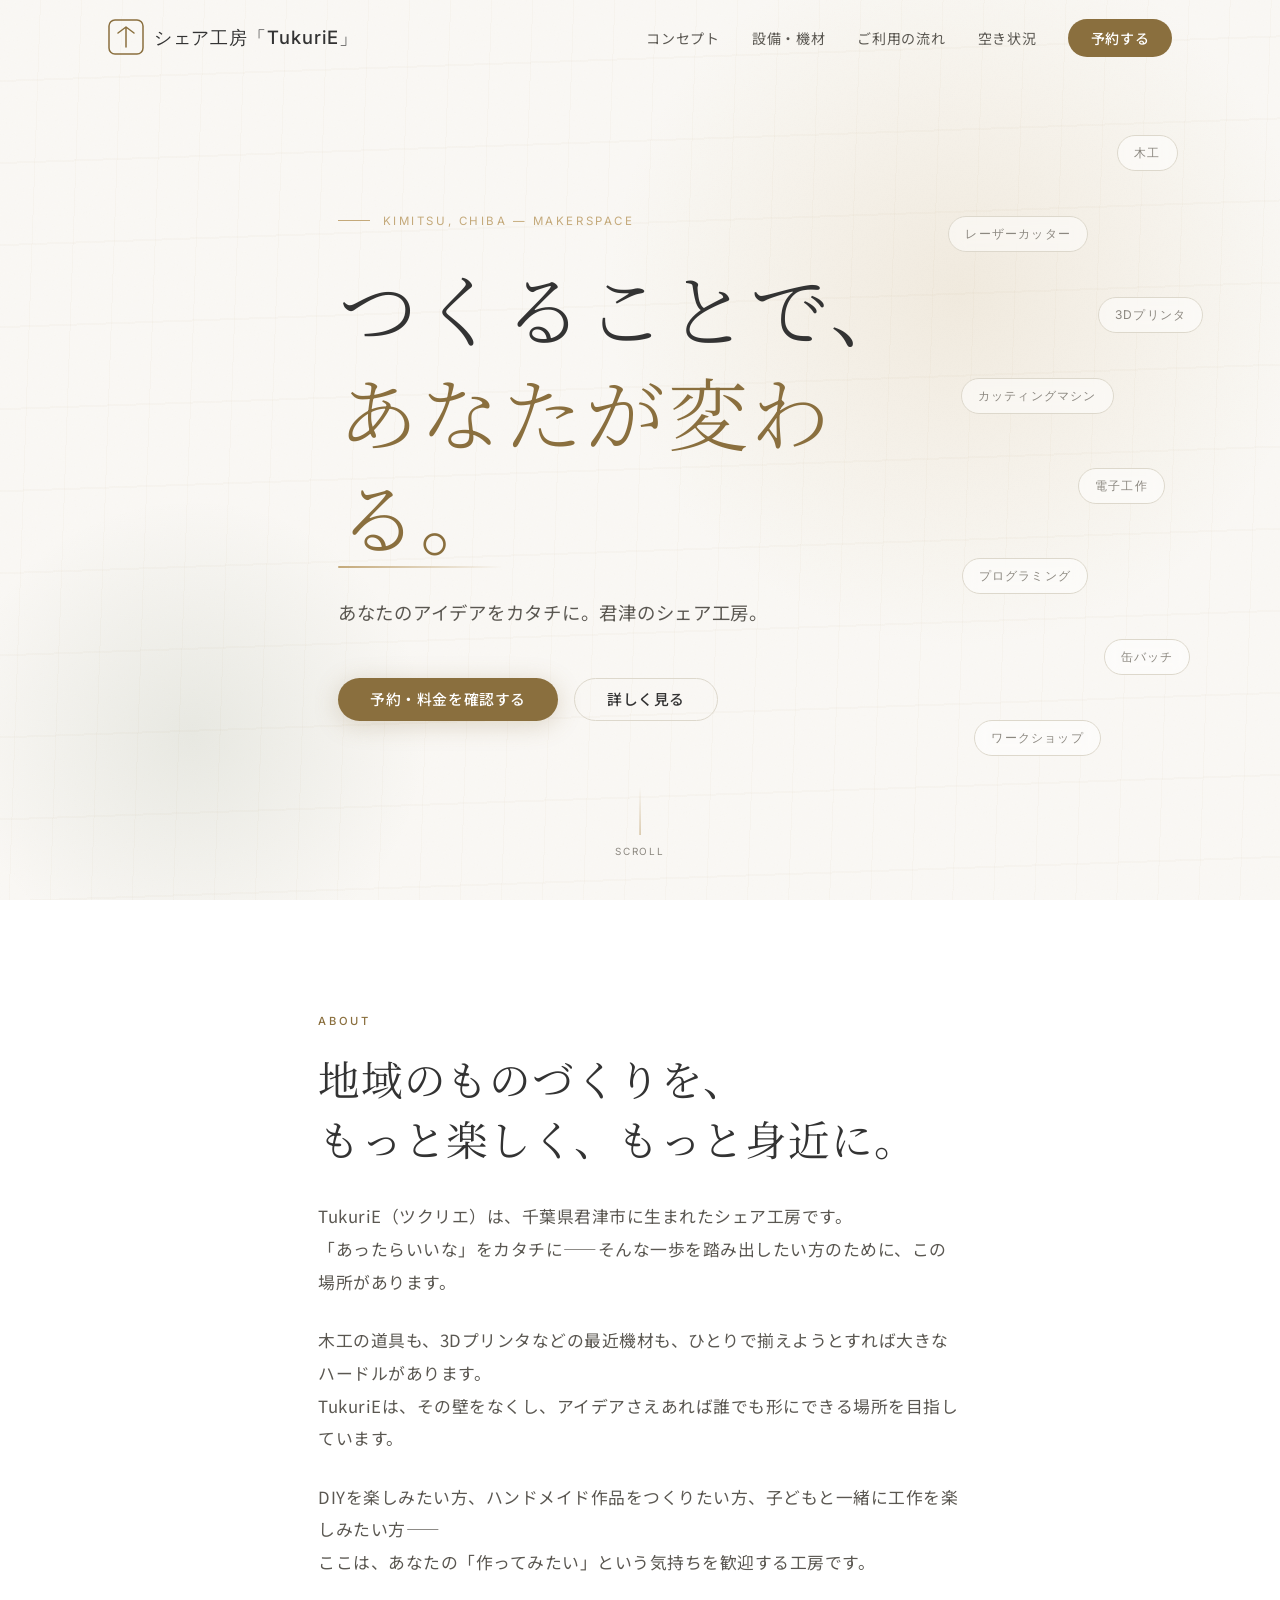
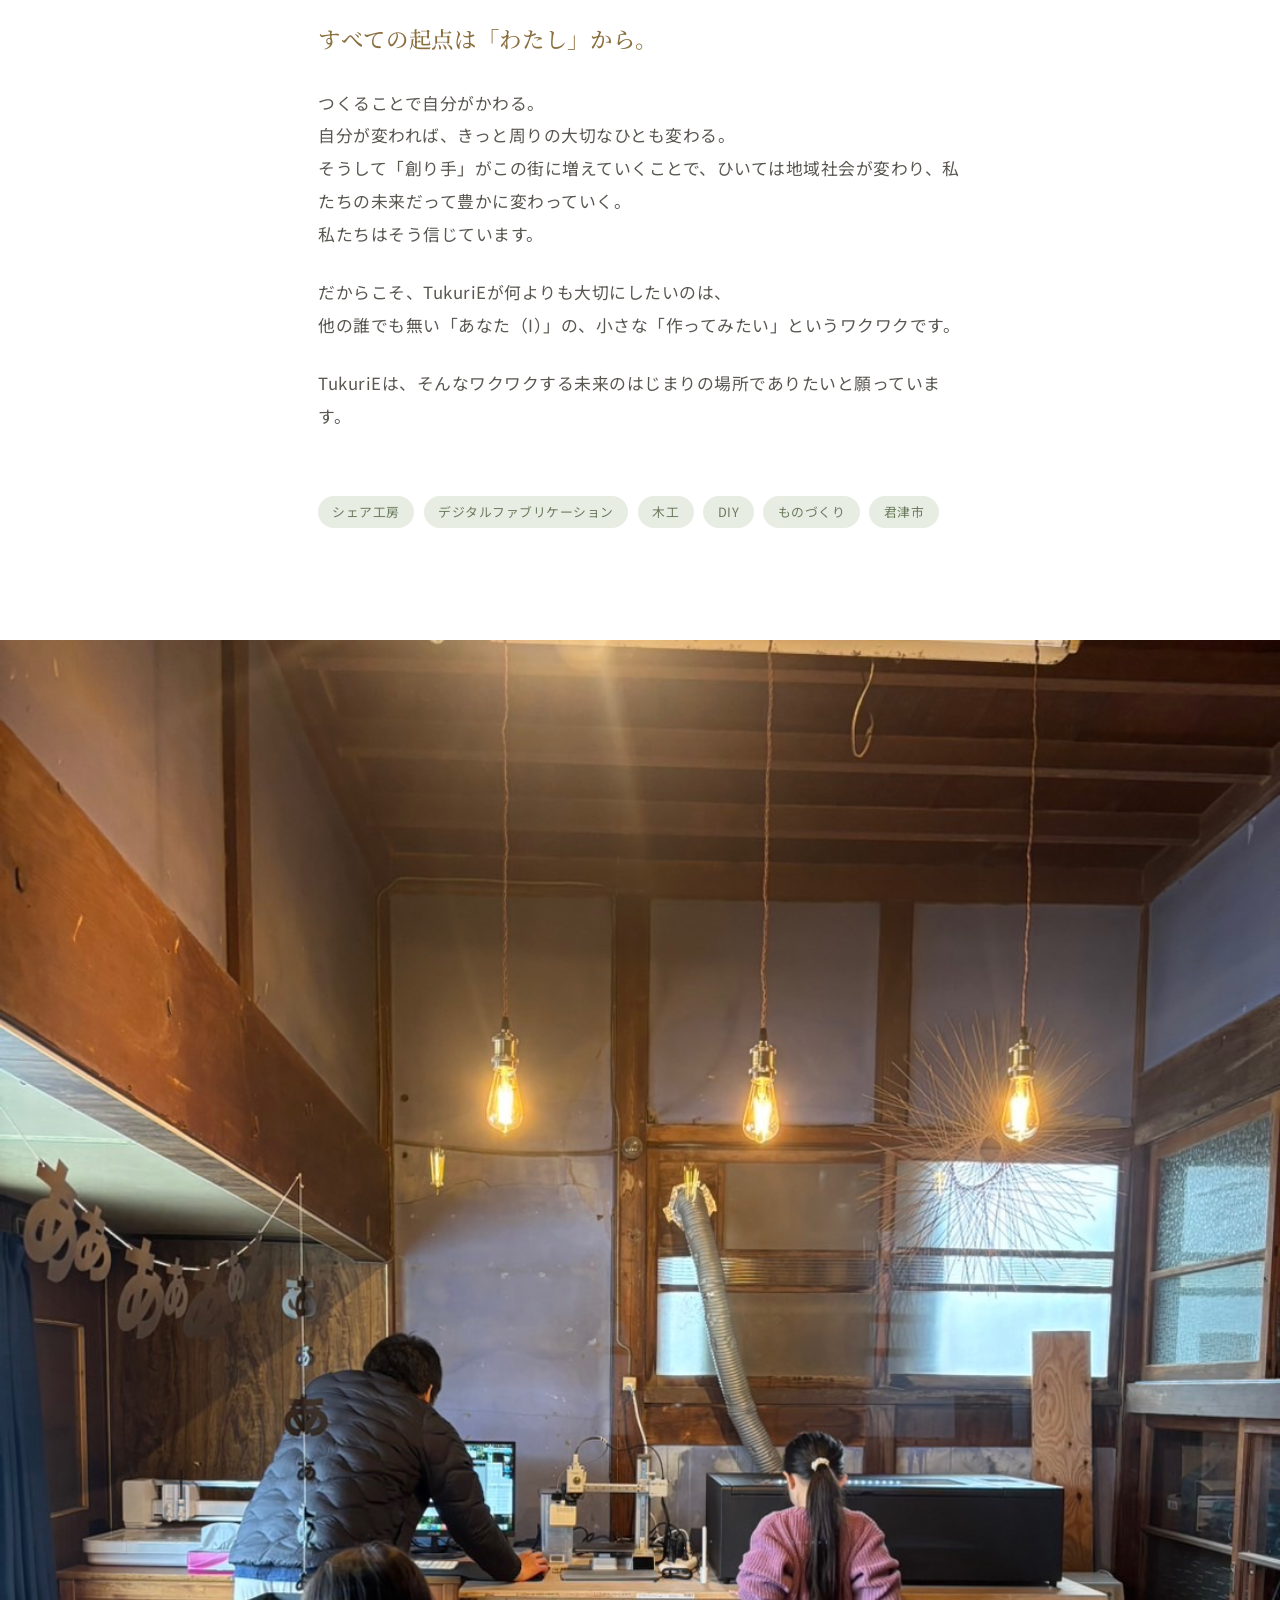
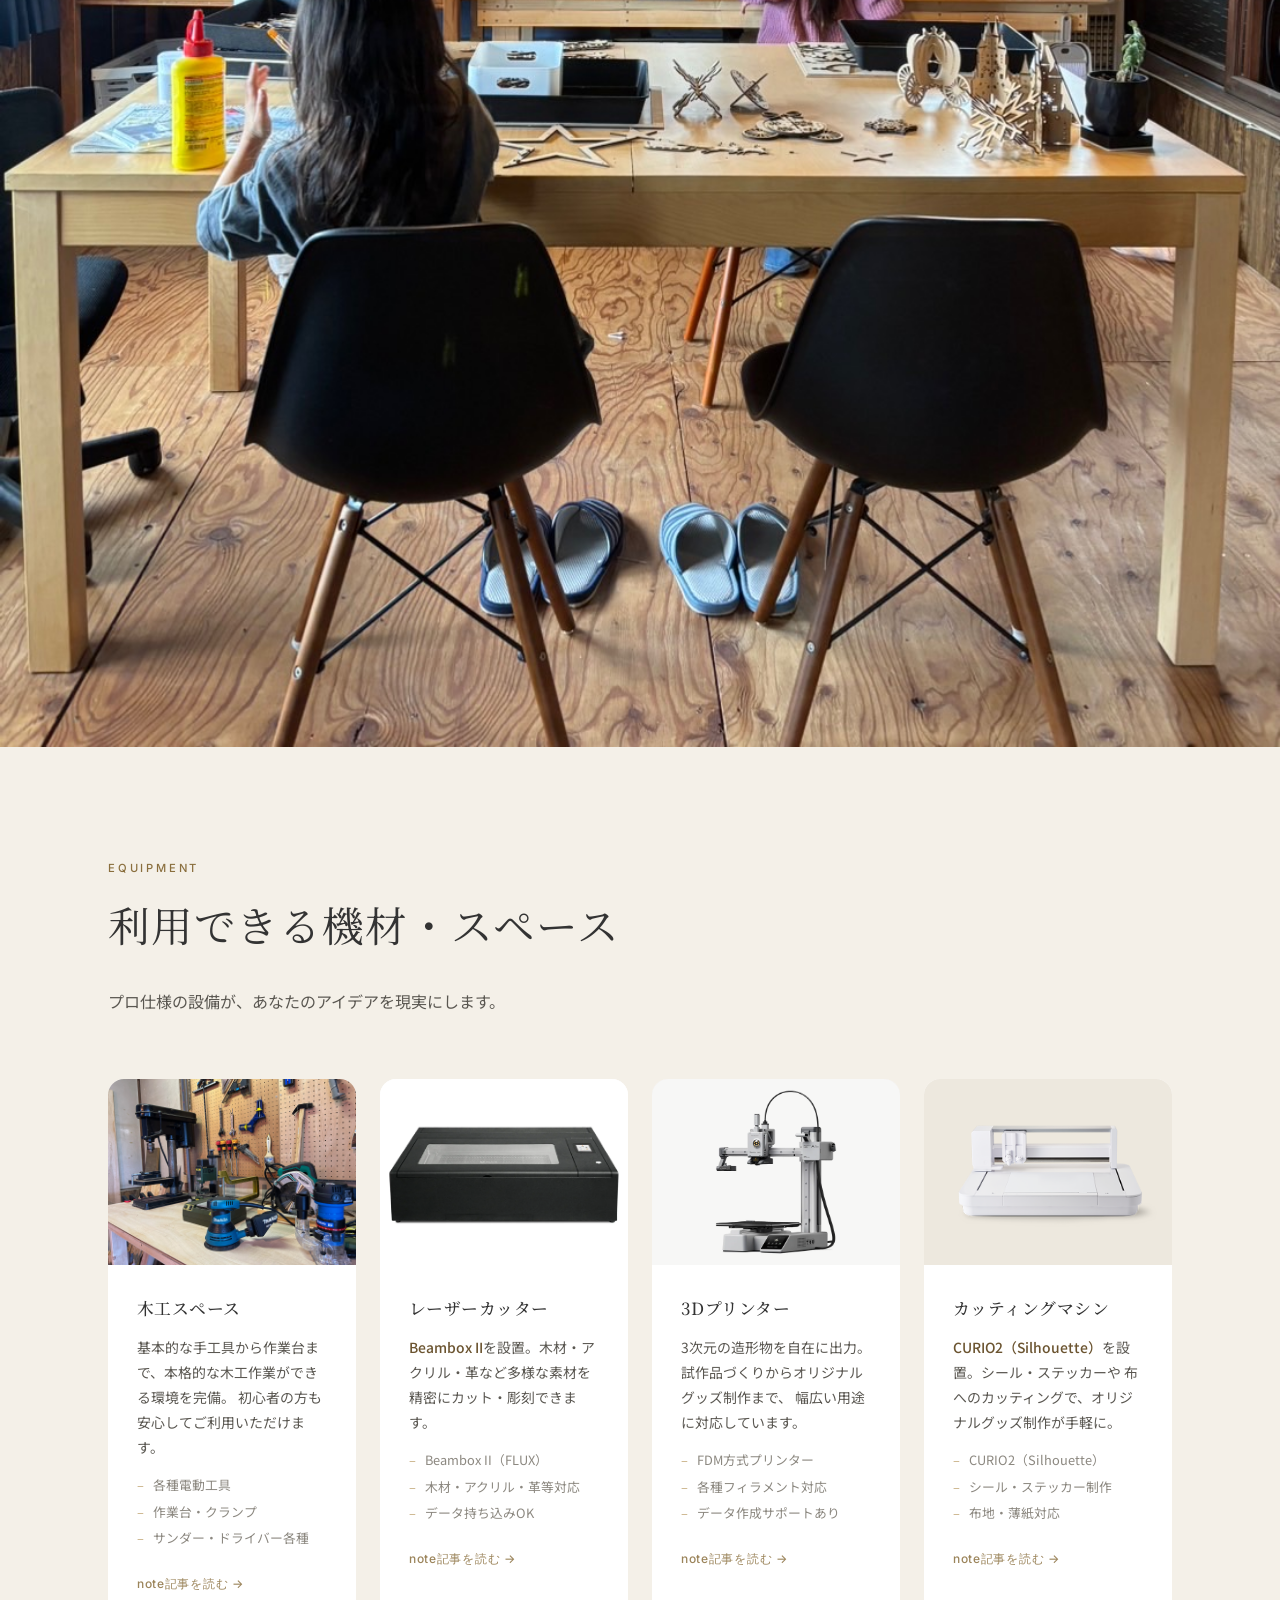
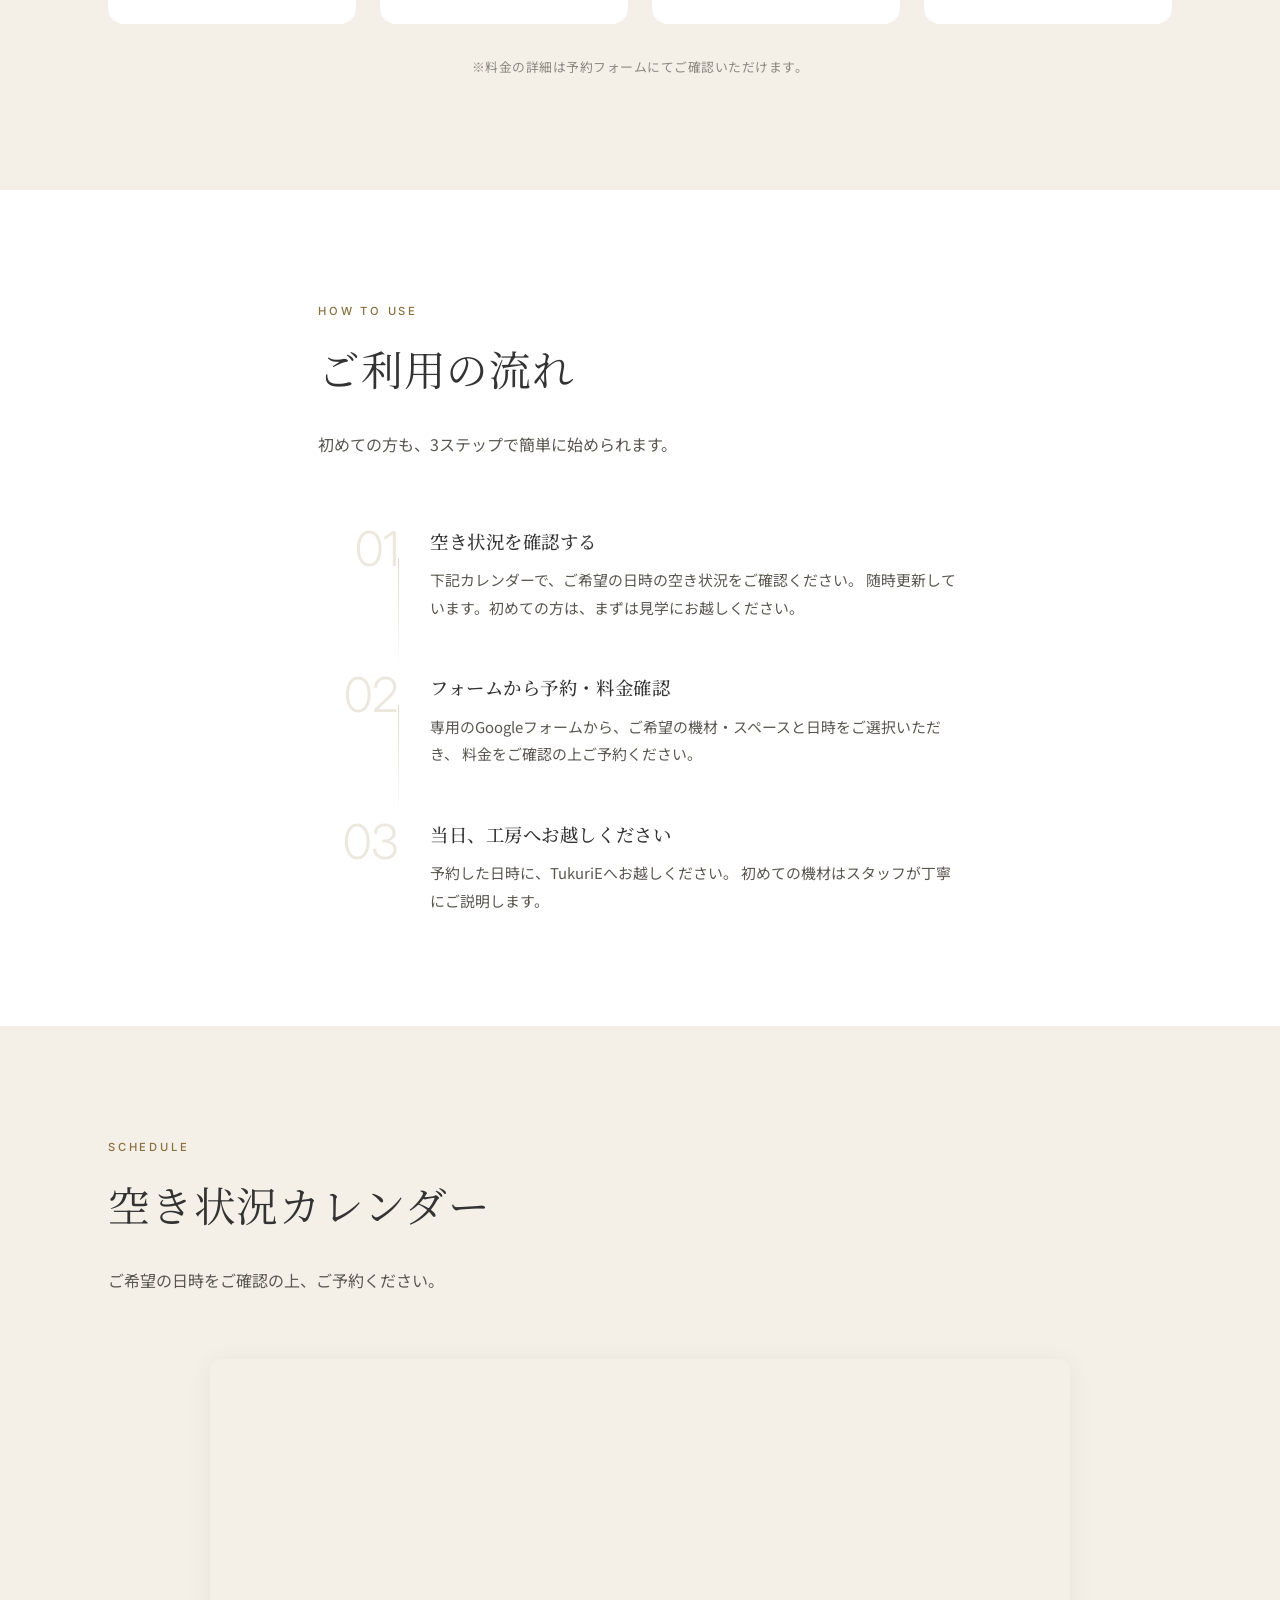
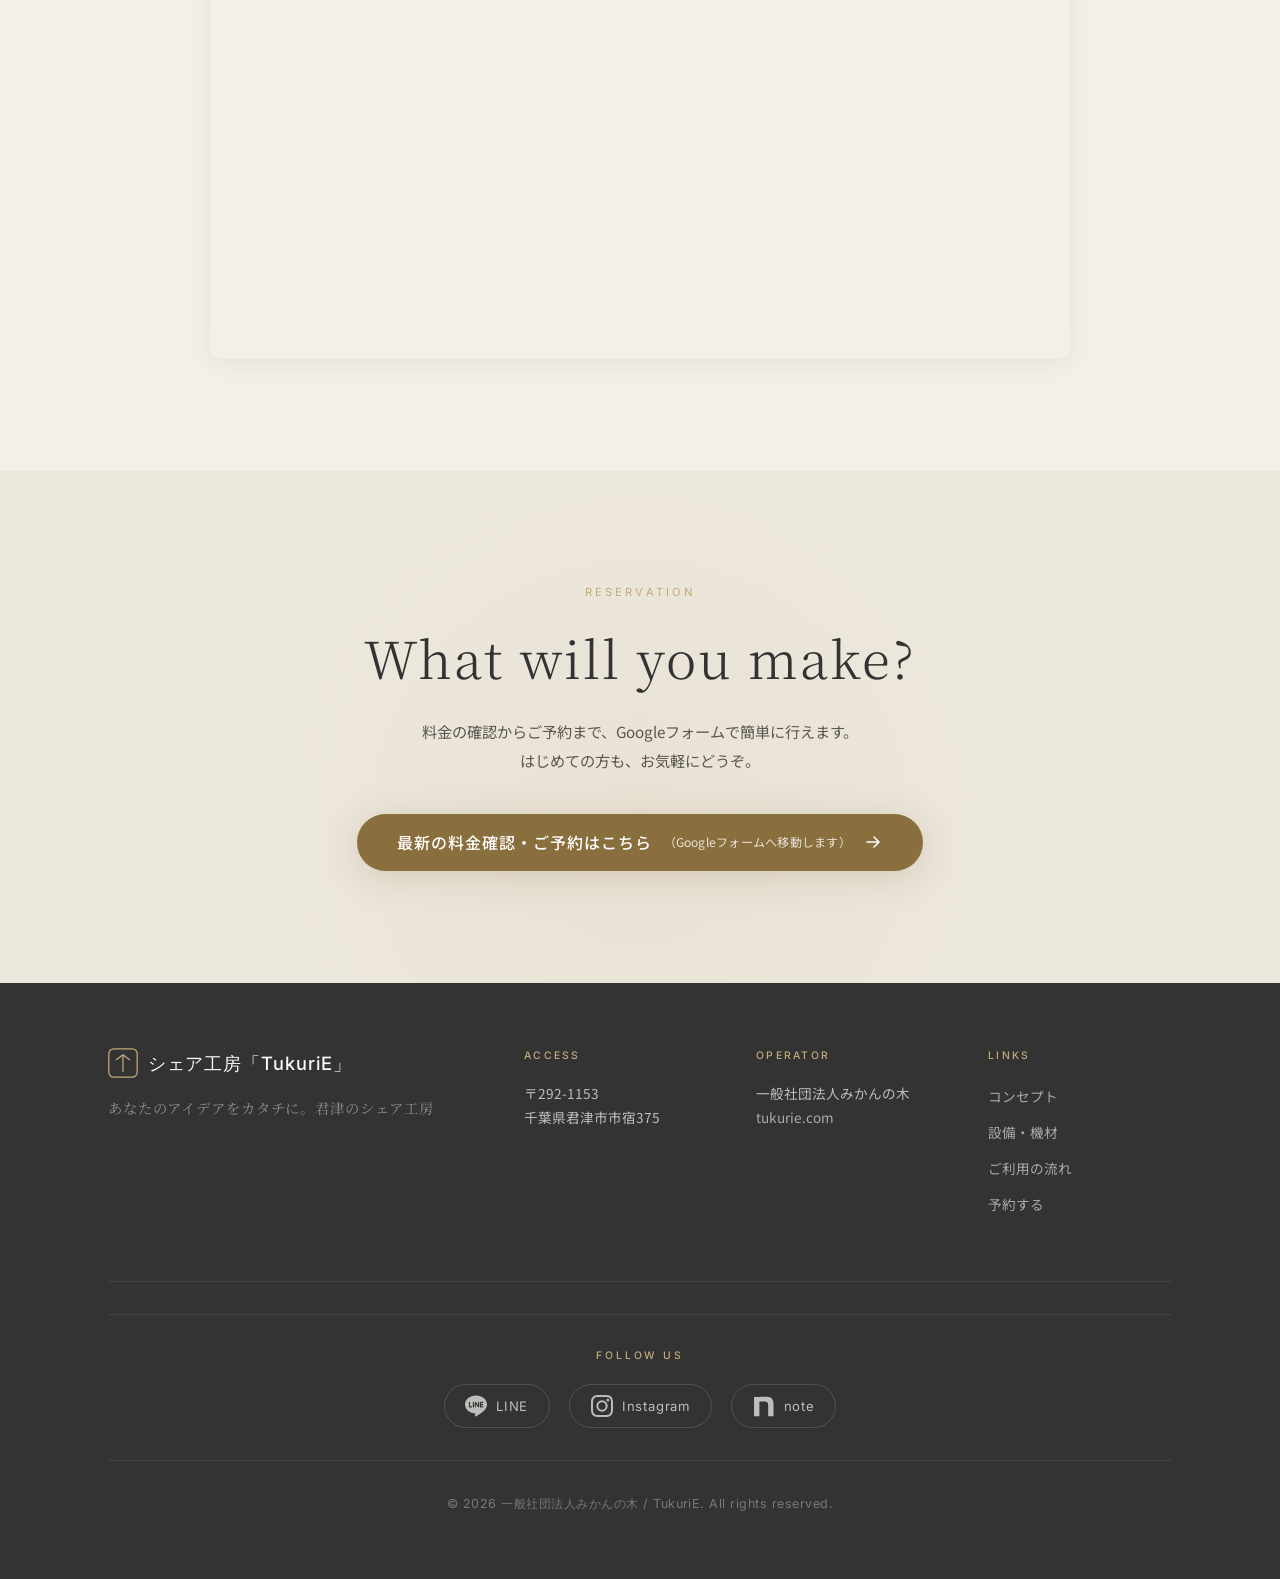
==== commit d0cdf98f: "Upload index.html via Antigravity Agent" ====
--- a/index.html
+++ b/index.html
@@ -401,10 +401,10 @@
           <!-- note -->
           <a href="https://note.com/tukurie_share/" target="_blank" rel="noopener noreferrer"
             class="sns-btn sns-btn--note" id="sns-note" aria-label="noteでTukuriEの記事を読む">
-            <svg width="22" height="22" viewBox="0 0 24 24" fill="currentColor" xmlns="http://www.w3.org/2000/svg"
+            <svg width="22" height="22" viewBox="0 0 20 22" fill="currentColor" xmlns="http://www.w3.org/2000/svg"
               aria-hidden="true">
               <path
-                d="M8.635 0C4.015 0 .25 3.765.25 8.385v7.23C.25 20.235 4.015 24 8.635 24h6.73C19.985 24 23.75 20.235 23.75 15.615V8.385C23.75 3.765 19.985 0 15.365 0H8.635zm.392 5.595h5.946c.36 0 .653.292.653.653v.914c0 .361-.293.653-.653.653H9.027a.653.653 0 01-.653-.653v-.914c0-.36.292-.653.653-.653zm-.653 4.63c0-.36.292-.653.653-.653h5.946c.36 0 .653.293.653.653v.914c0 .36-.293.653-.653.653H9.027a.653.653 0 01-.653-.653v-.914zm0 4.63c0-.36.292-.652.653-.652h3.272c.36 0 .653.292.653.652v.915c0 .36-.293.652-.653.652H9.027a.653.653 0 01-.653-.652v-.915z" />
+                d="M4.87829 1.90517C7.57364 1.85514 10.3765 1.80312 12.6293 1.86569C17.5908 1.98871 19.5385 4.14143 19.5385 9.49247C19.6 12.5063 19.5385 21.1582 19.5385 21.1582H14.167C14.167 17.9452 14.1743 15.8712 14.1797 14.3661C14.187 12.3278 14.1905 11.332 14.167 9.96402C14.1054 7.87281 13.5109 6.8682 11.8912 6.68368C10.169 6.47866 5.39206 6.64268 5.39206 6.64268V21.1582H0.0205078V1.9682C1.48206 1.9682 3.15828 1.93709 4.87829 1.90517Z" />
             </svg>
             <span>note</span>
           </a>
--- a/style.css
+++ b/style.css
@@ -575,6 +575,20 @@
   letter-spacing: 0.03em;
 }
 
+.about-lead {
+  font-family: var(--ff-serif);
+  font-size: clamp(1.2rem, 2.2vw, 1.4rem) !important;
+  font-weight: 500;
+  color: var(--c-accent) !important;
+  margin-top: 0.8rem;
+  letter-spacing: 0.05em;
+}
+
+/* Responsive utilities */
+@media (max-width: 768px) {
+  .pc-only { display: none !important; }
+}
+
 .about-tags {
   display: flex;
   flex-wrap: wrap;
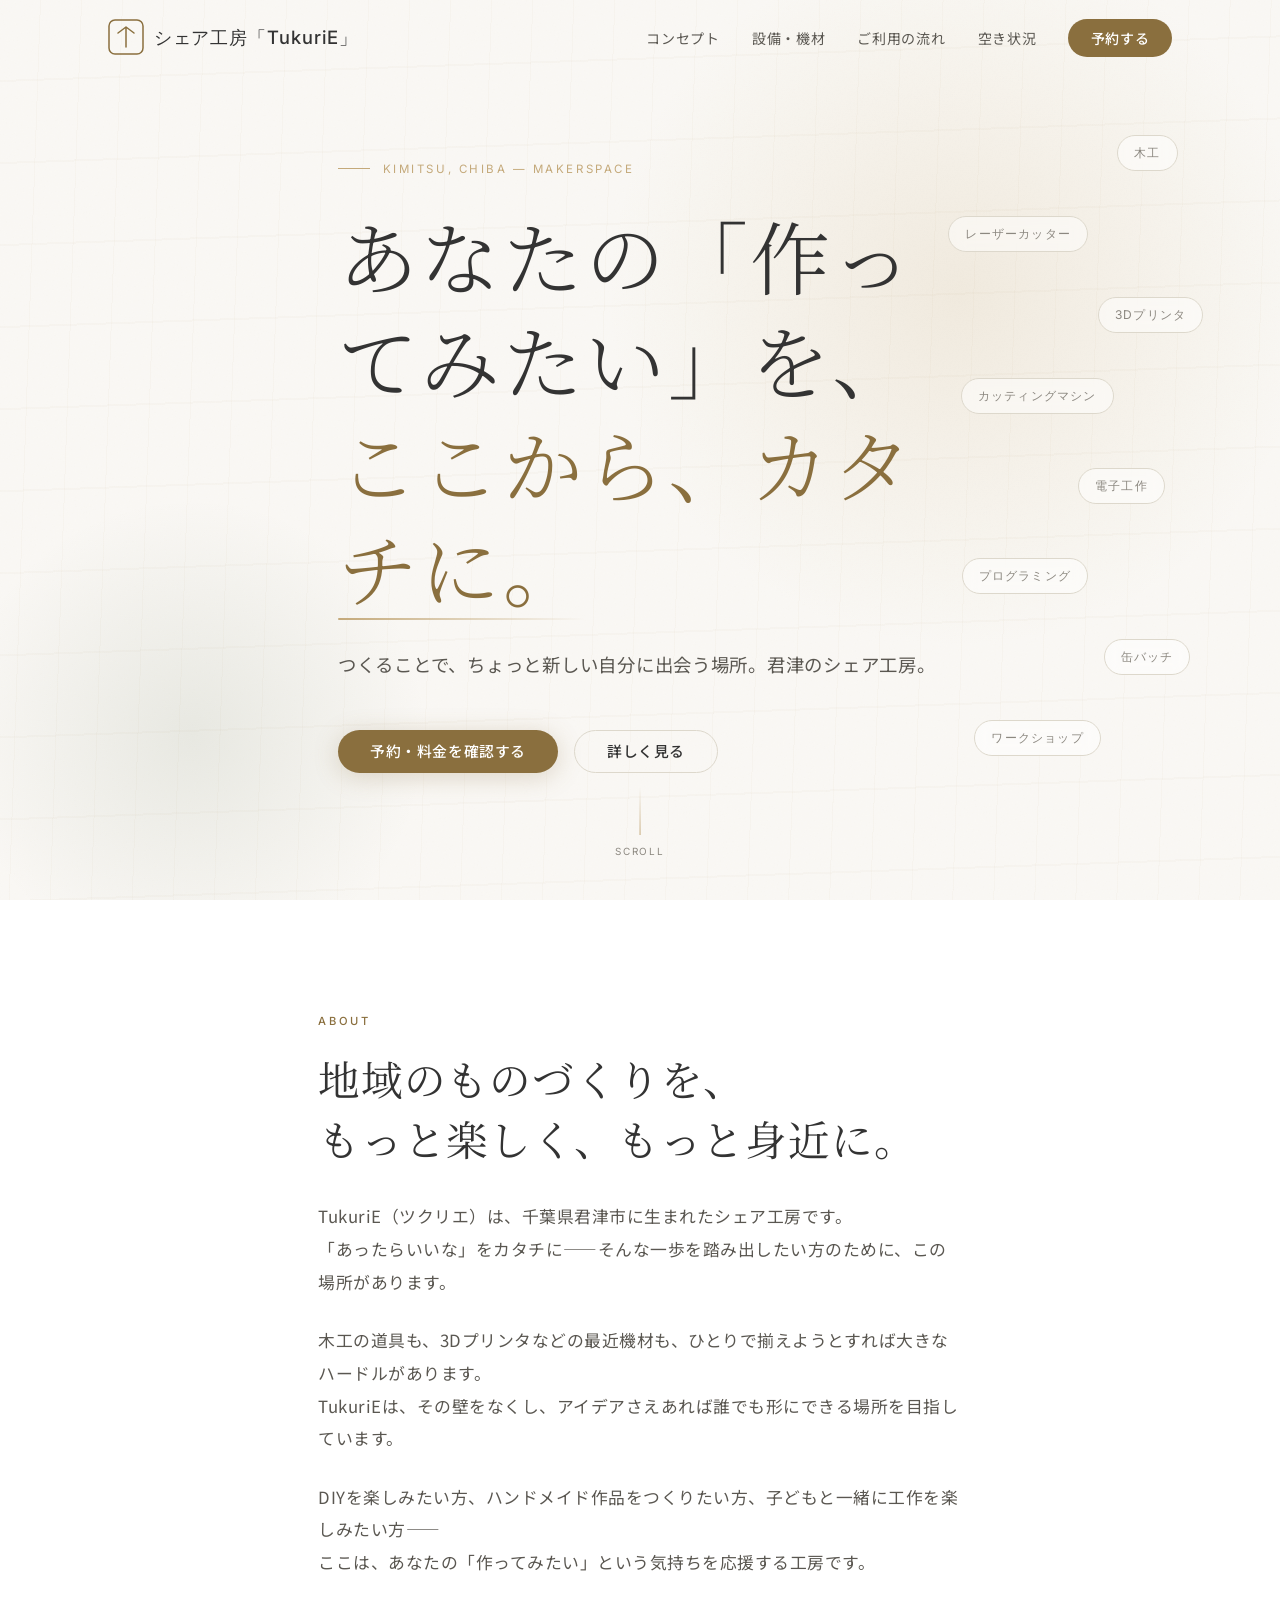
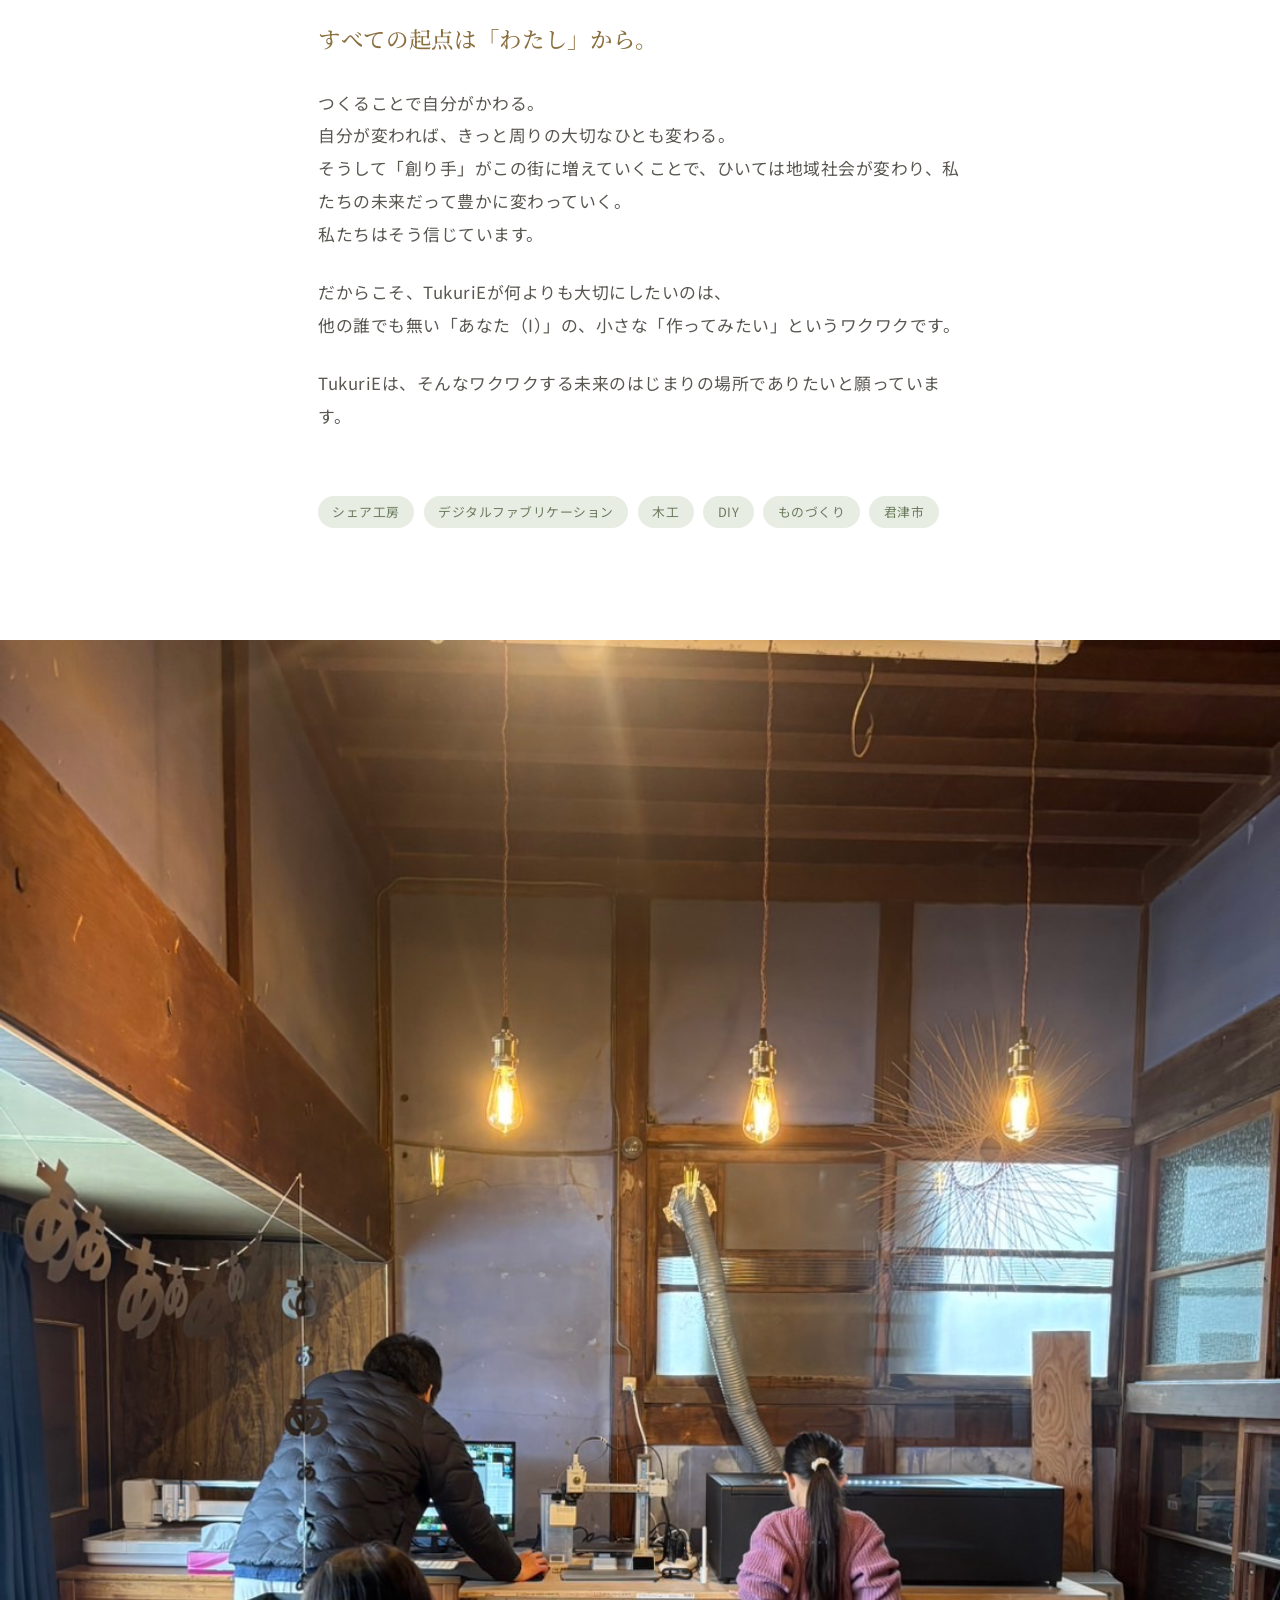
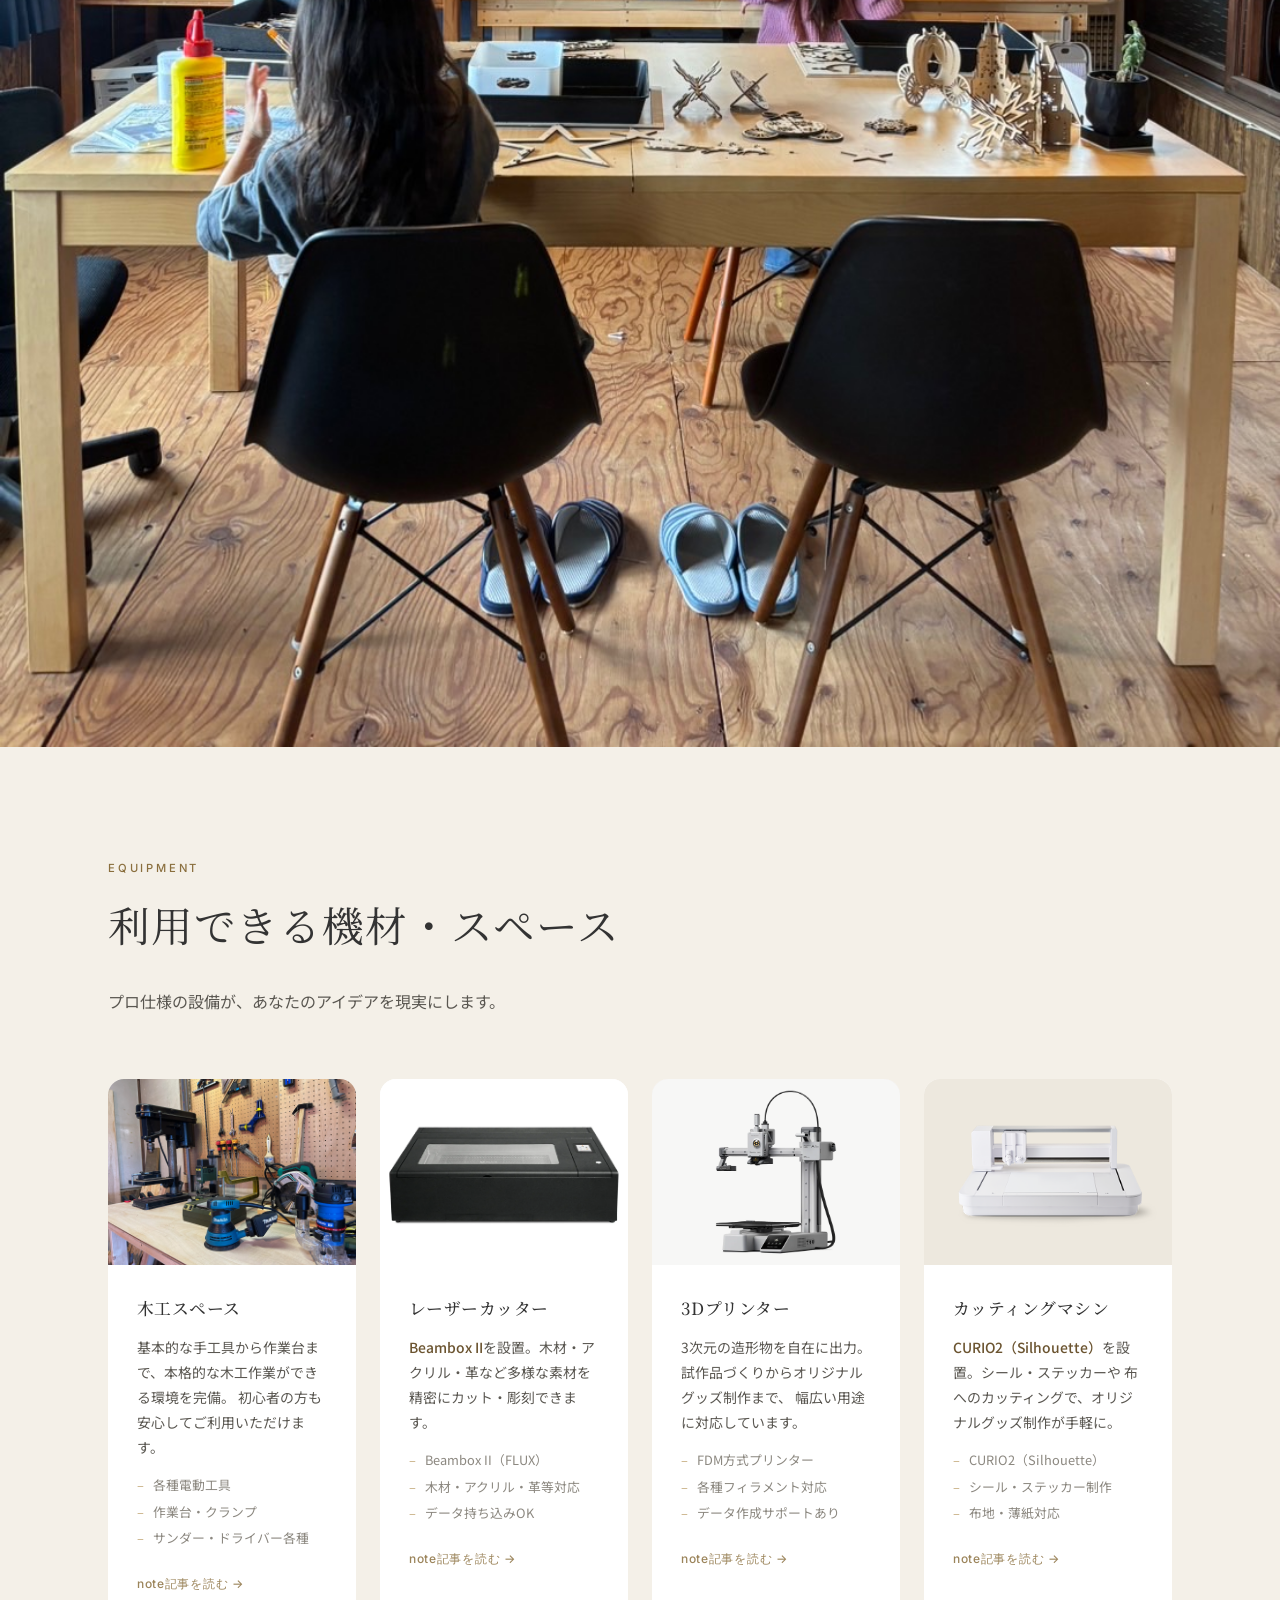
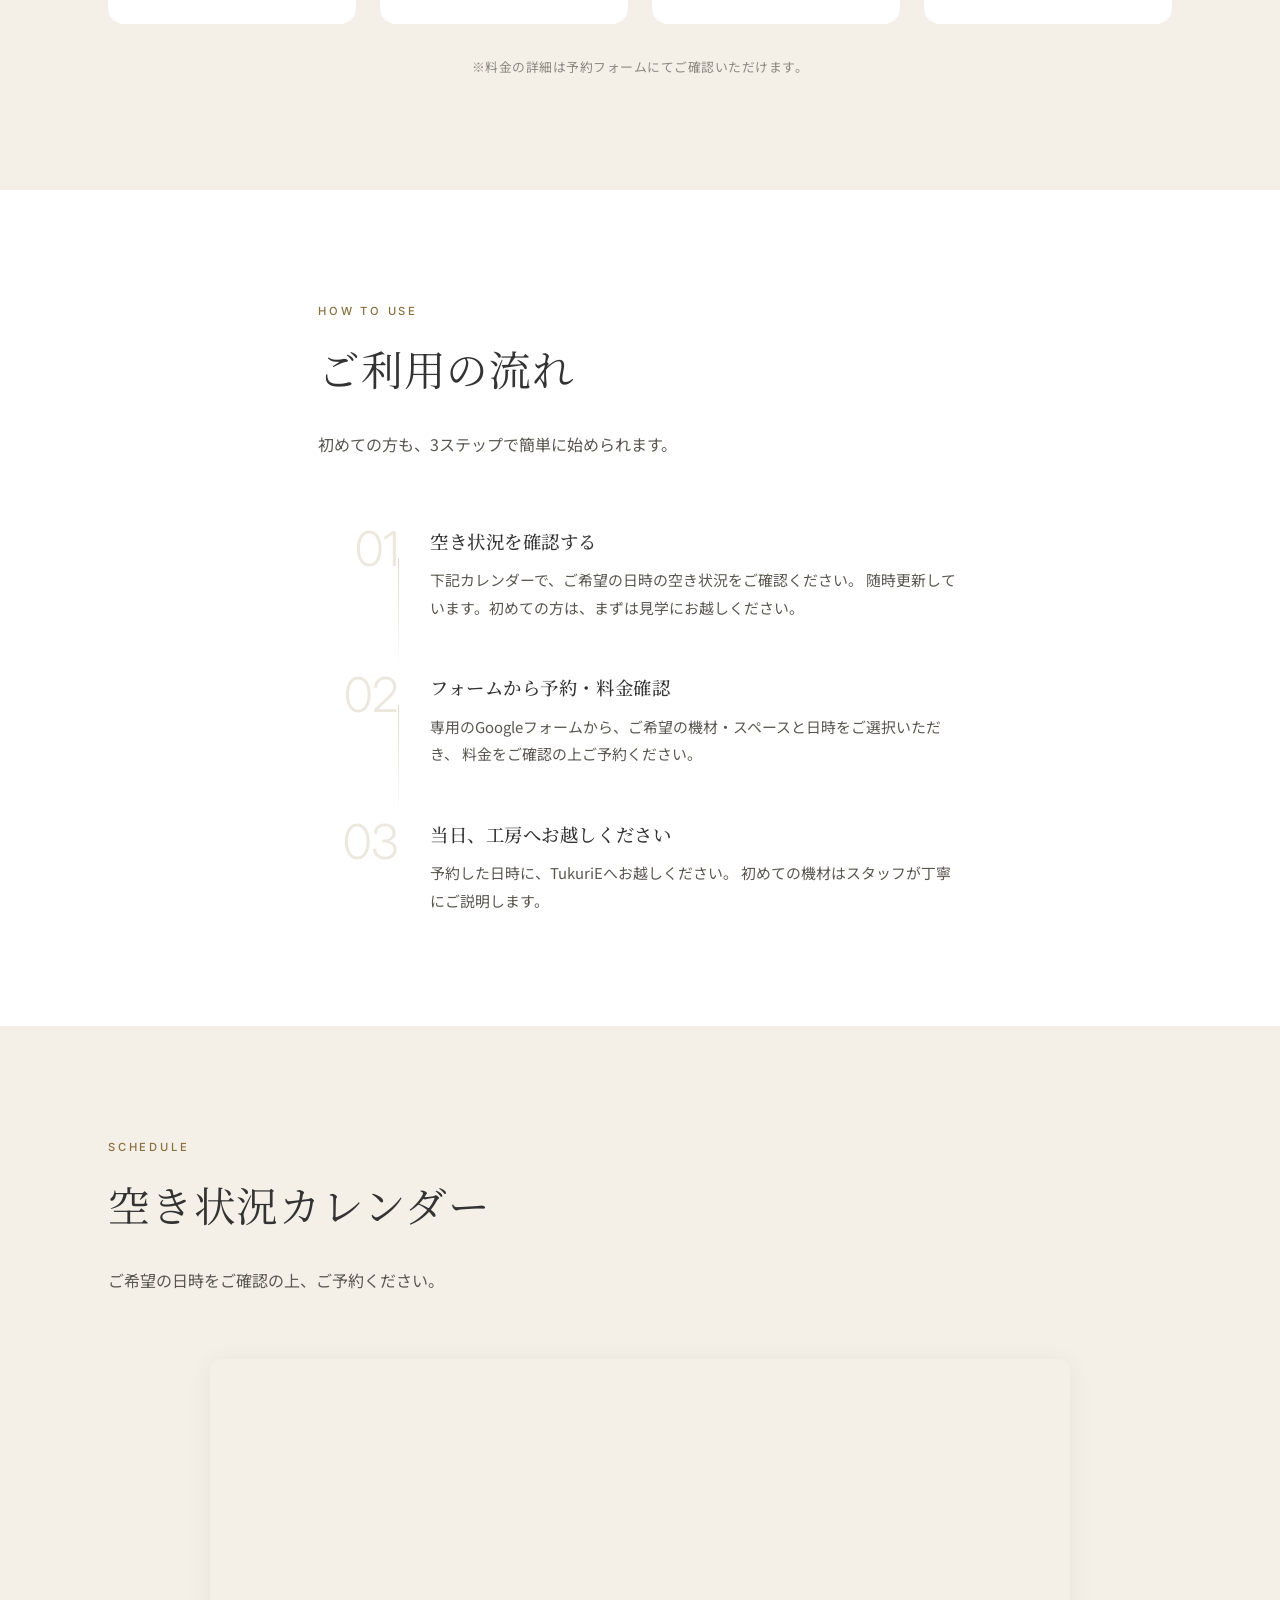
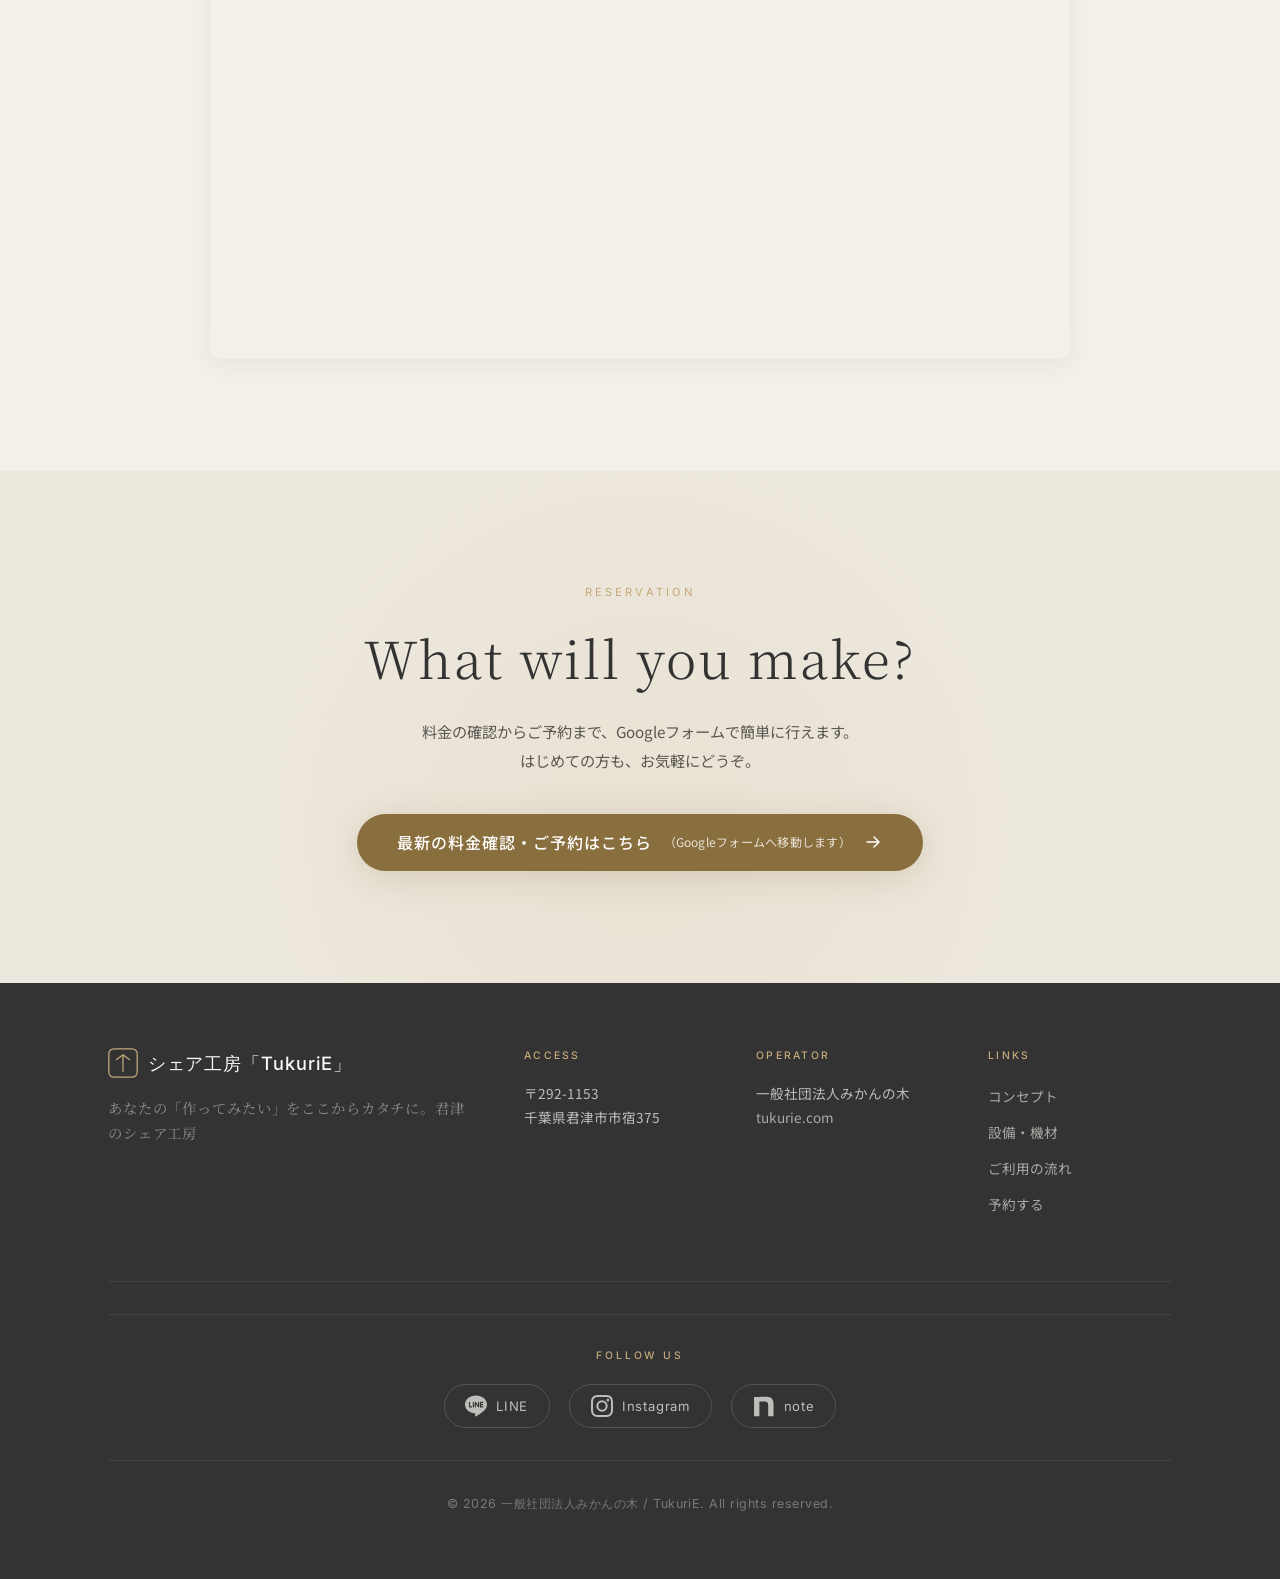
==== commit 5738e4ed: "Upload index.html via Antigravity Agent" ====
--- a/index.html
+++ b/index.html
@@ -58,10 +58,10 @@
     <div class="hero-content">
       <p class="hero-eyebrow">Kimitsu, Chiba — Makerspace</p>
       <h1 class="hero-headline">
-        つくることで、<br />
-        <em>あなたが変わる。</em>
+        あなたの「作ってみたい」を、<br />
+        <em>ここから、カタチに。</em>
       </h1>
-      <p class="hero-sub">あなたのアイデアをカタチに。君津のシェア工房。</p>
+      <p class="hero-sub">つくることで、ちょっと新しい自分に出会う場所。君津のシェア工房。</p>
       <div class="hero-actions">
         <a href="#cta" class="btn btn-primary" id="hero-cta-btn">予約・料金を確認する</a>
         <a href="#about" class="btn btn-ghost">詳しく見る</a>
@@ -102,7 +102,7 @@
         </p>
         <p>
           DIYを楽しみたい方、ハンドメイド作品をつくりたい方、子どもと一緒に工作を楽しみたい方——<br />
-          ここは、あなたの「作ってみたい」という気持ちを歓迎する工房です。
+          ここは、あなたの「作ってみたい」という気持ちを応援する工房です。
         </p>
         <p class="about-lead">
           すべての起点は「わたし」から。
@@ -342,7 +342,7 @@
             </span>
             <span class="logo-text">シェア工房「TukuriE」</span>
           </a>
-          <p class="footer-tagline">あなたのアイデアをカタチに。君津のシェア工房</p>
+          <p class="footer-tagline">あなたの「作ってみたい」をここからカタチに。君津のシェア工房</p>
         </div>
 
         <div class="footer-info">
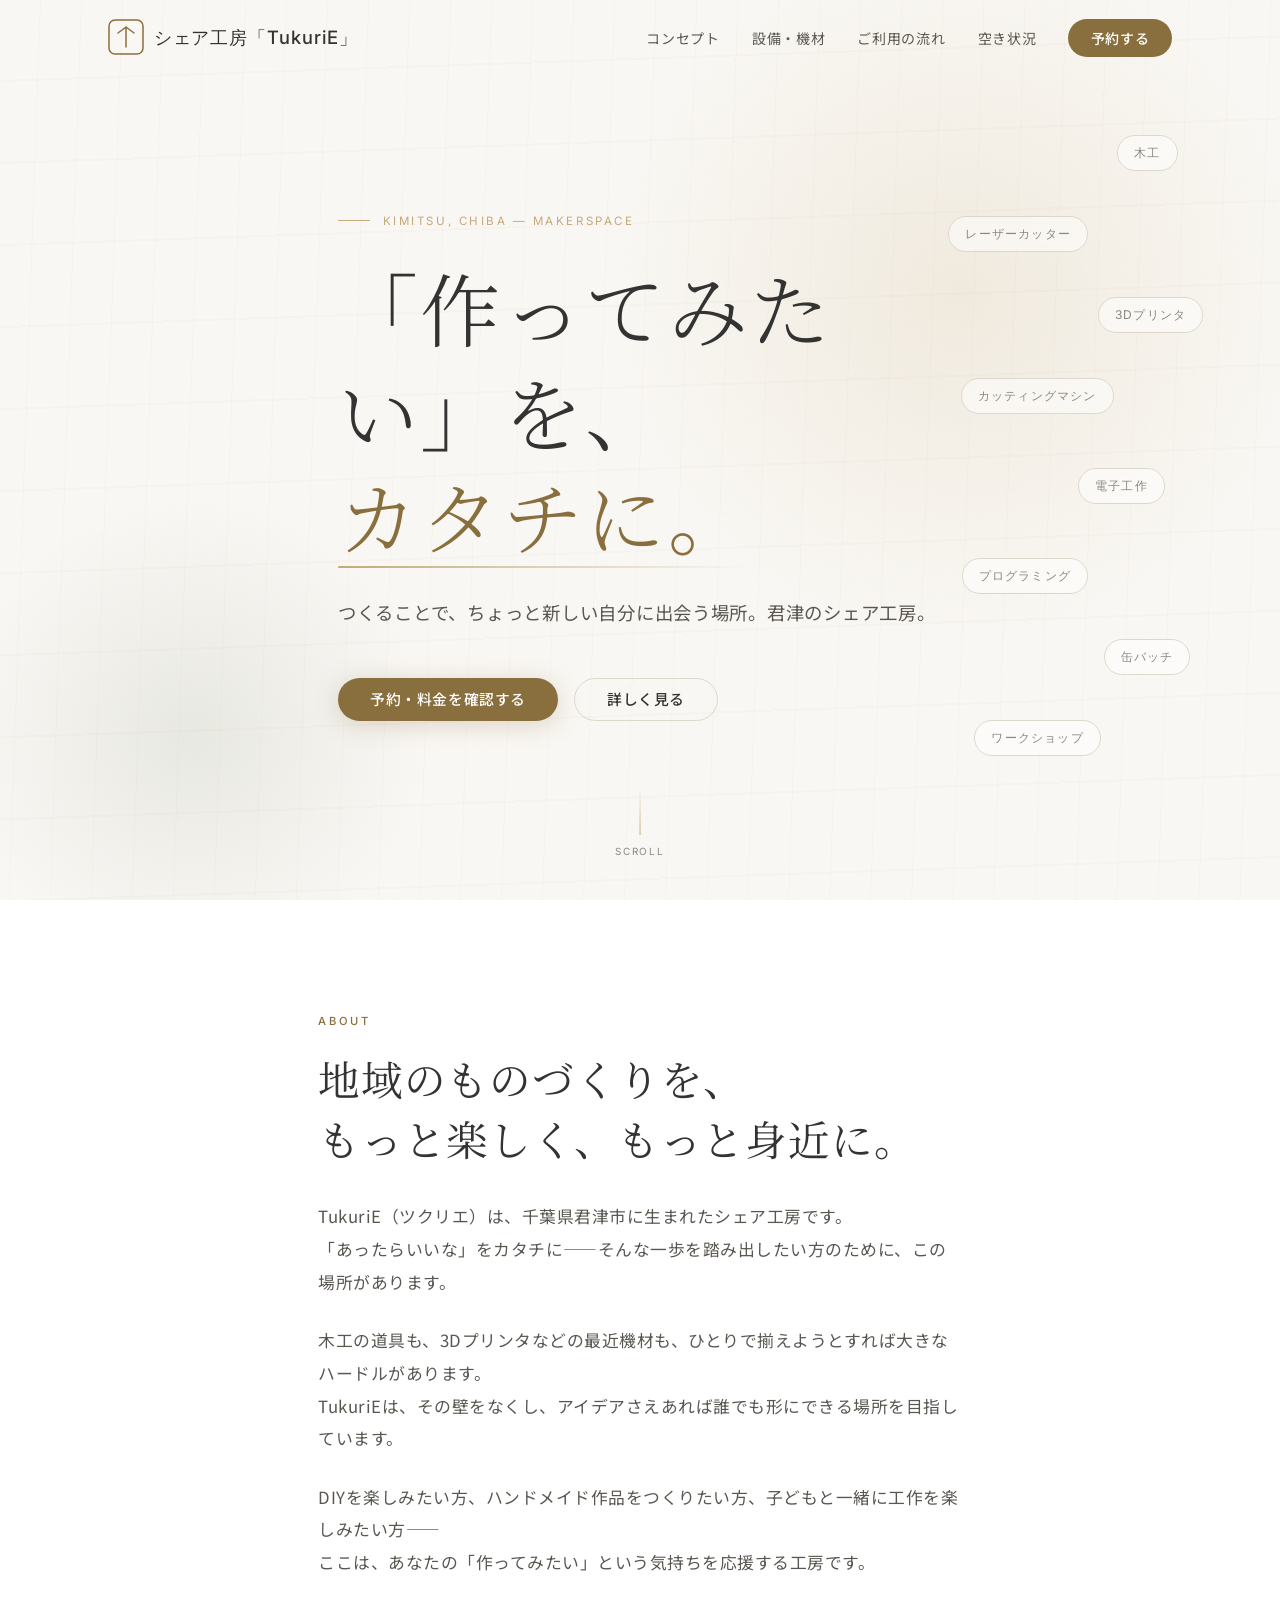
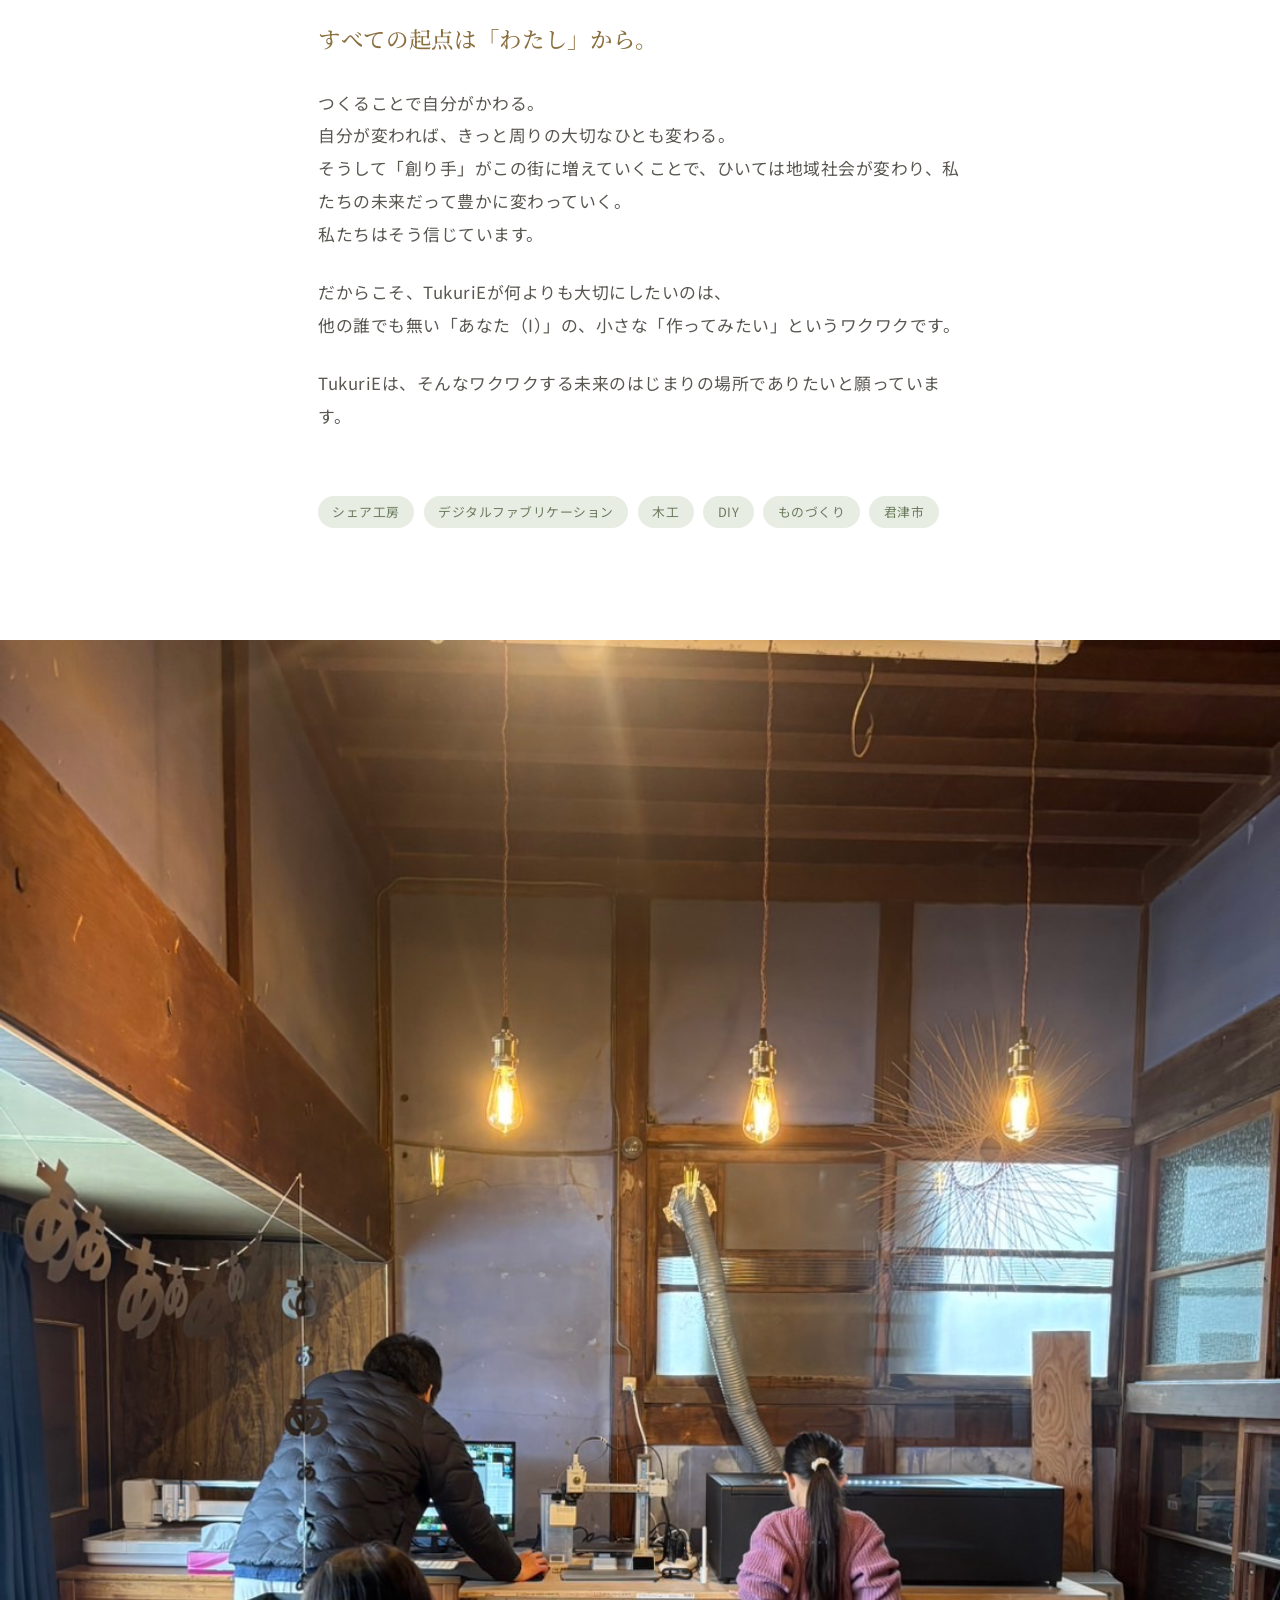
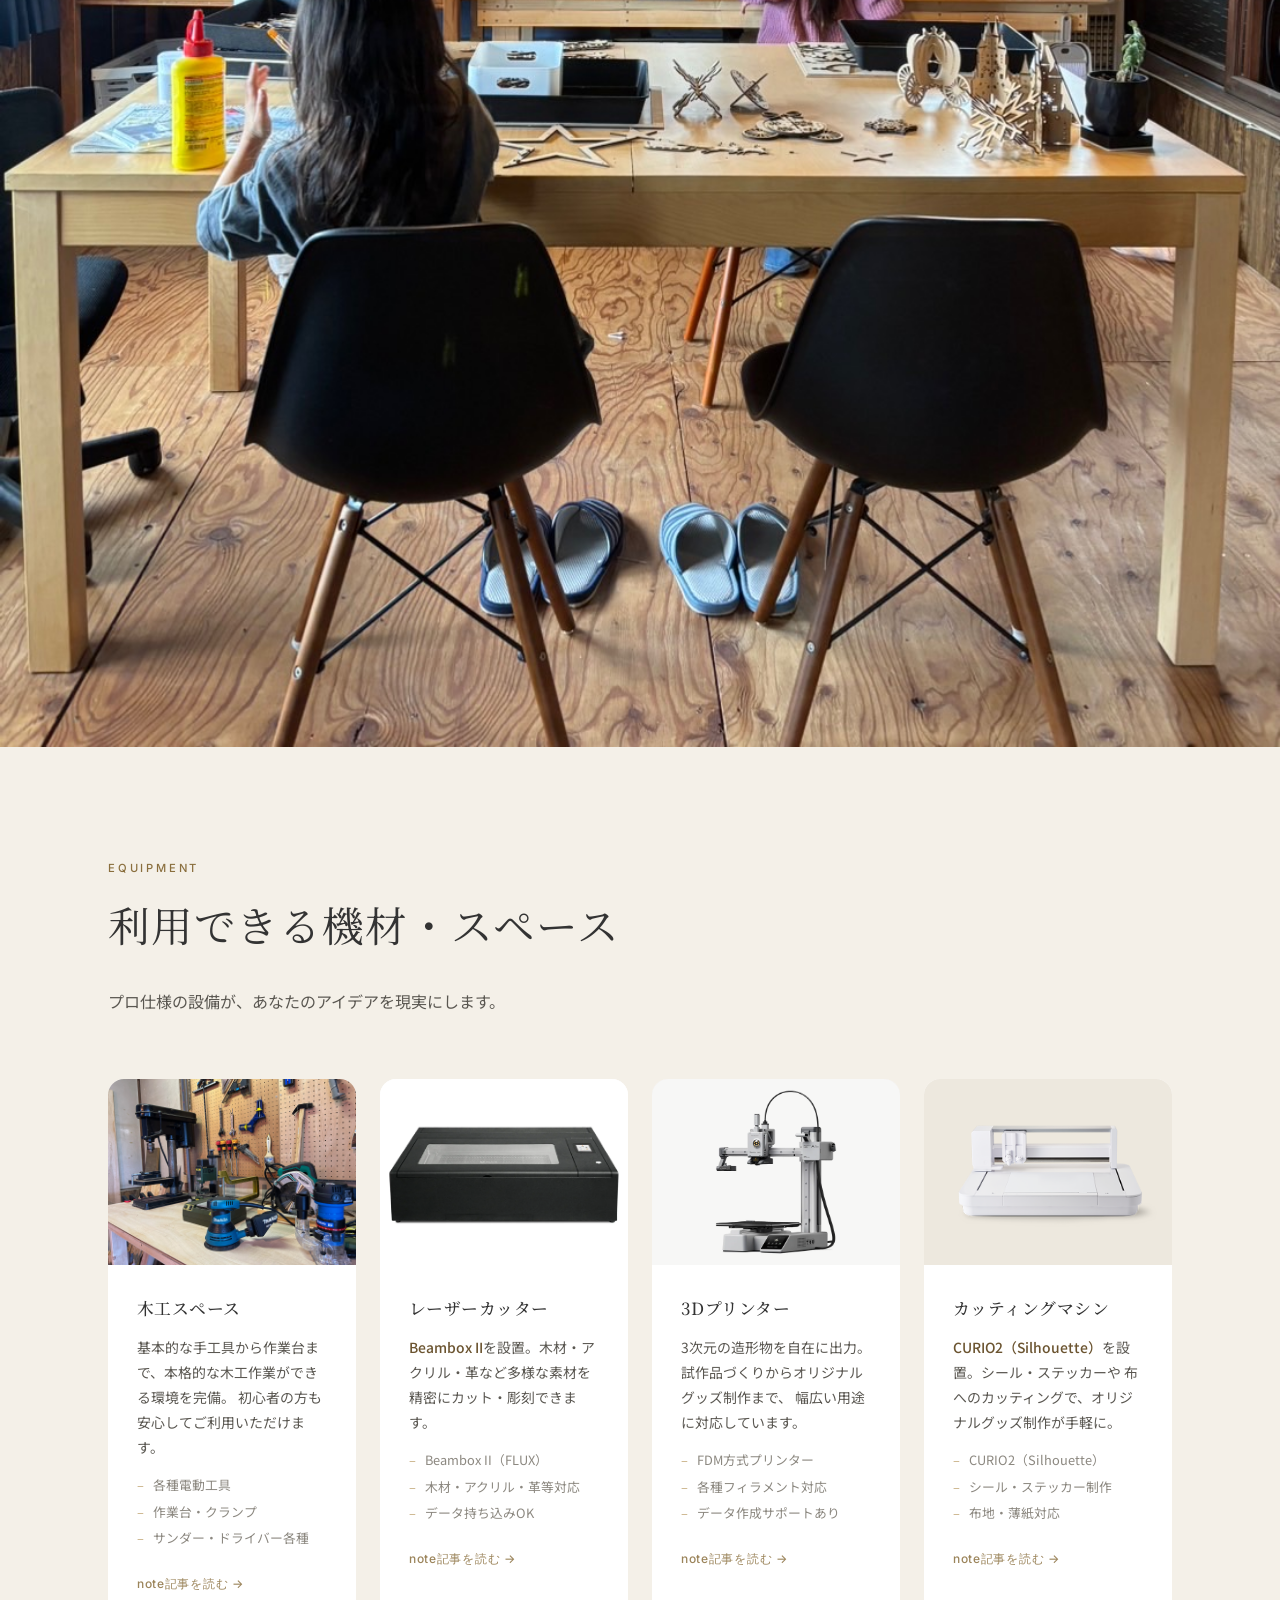
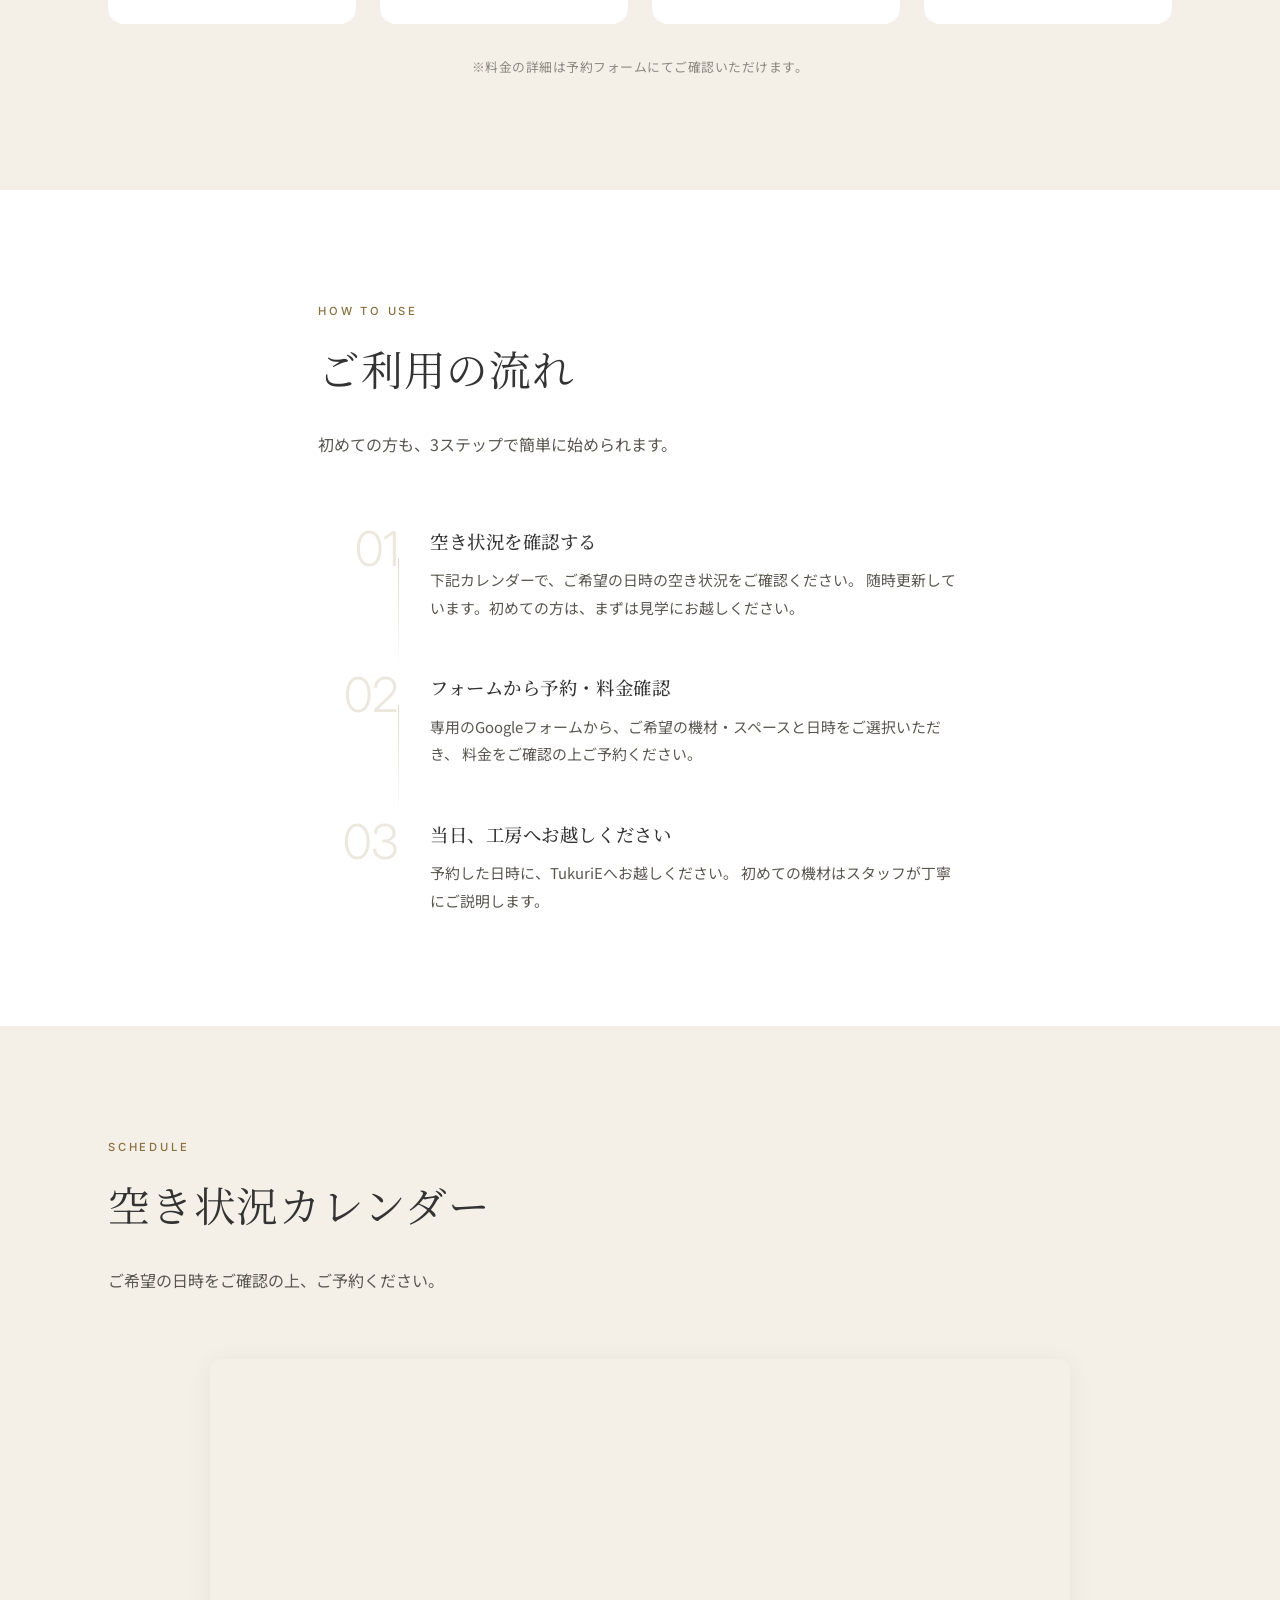
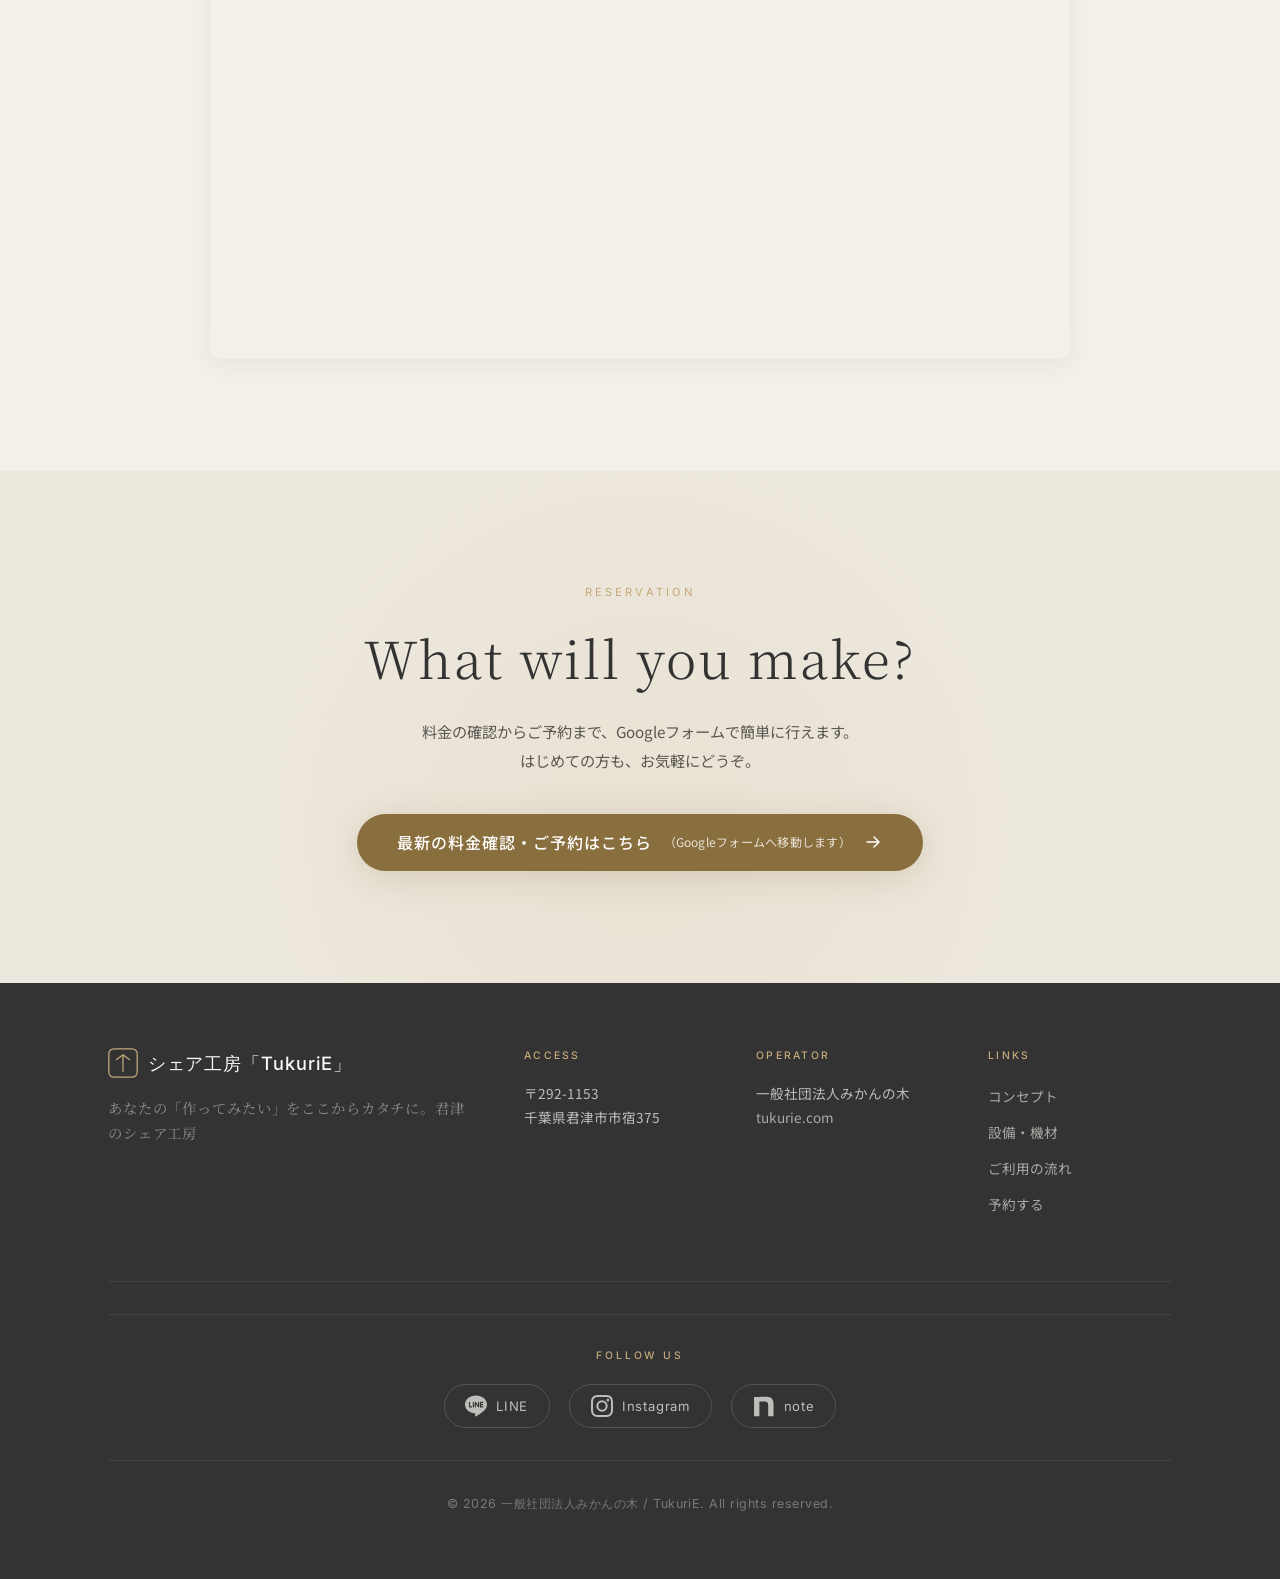
==== commit f0d69140: "Upload index.html via Antigravity Agent" ====
--- a/index.html
+++ b/index.html
@@ -58,8 +58,8 @@
     <div class="hero-content">
       <p class="hero-eyebrow">Kimitsu, Chiba — Makerspace</p>
       <h1 class="hero-headline">
-        あなたの「作ってみたい」を、<br />
-        <em>ここから、カタチに。</em>
+        「作ってみたい」を、<br />
+        <em>カタチに。</em>
       </h1>
       <p class="hero-sub">つくることで、ちょっと新しい自分に出会う場所。君津のシェア工房。</p>
       <div class="hero-actions">
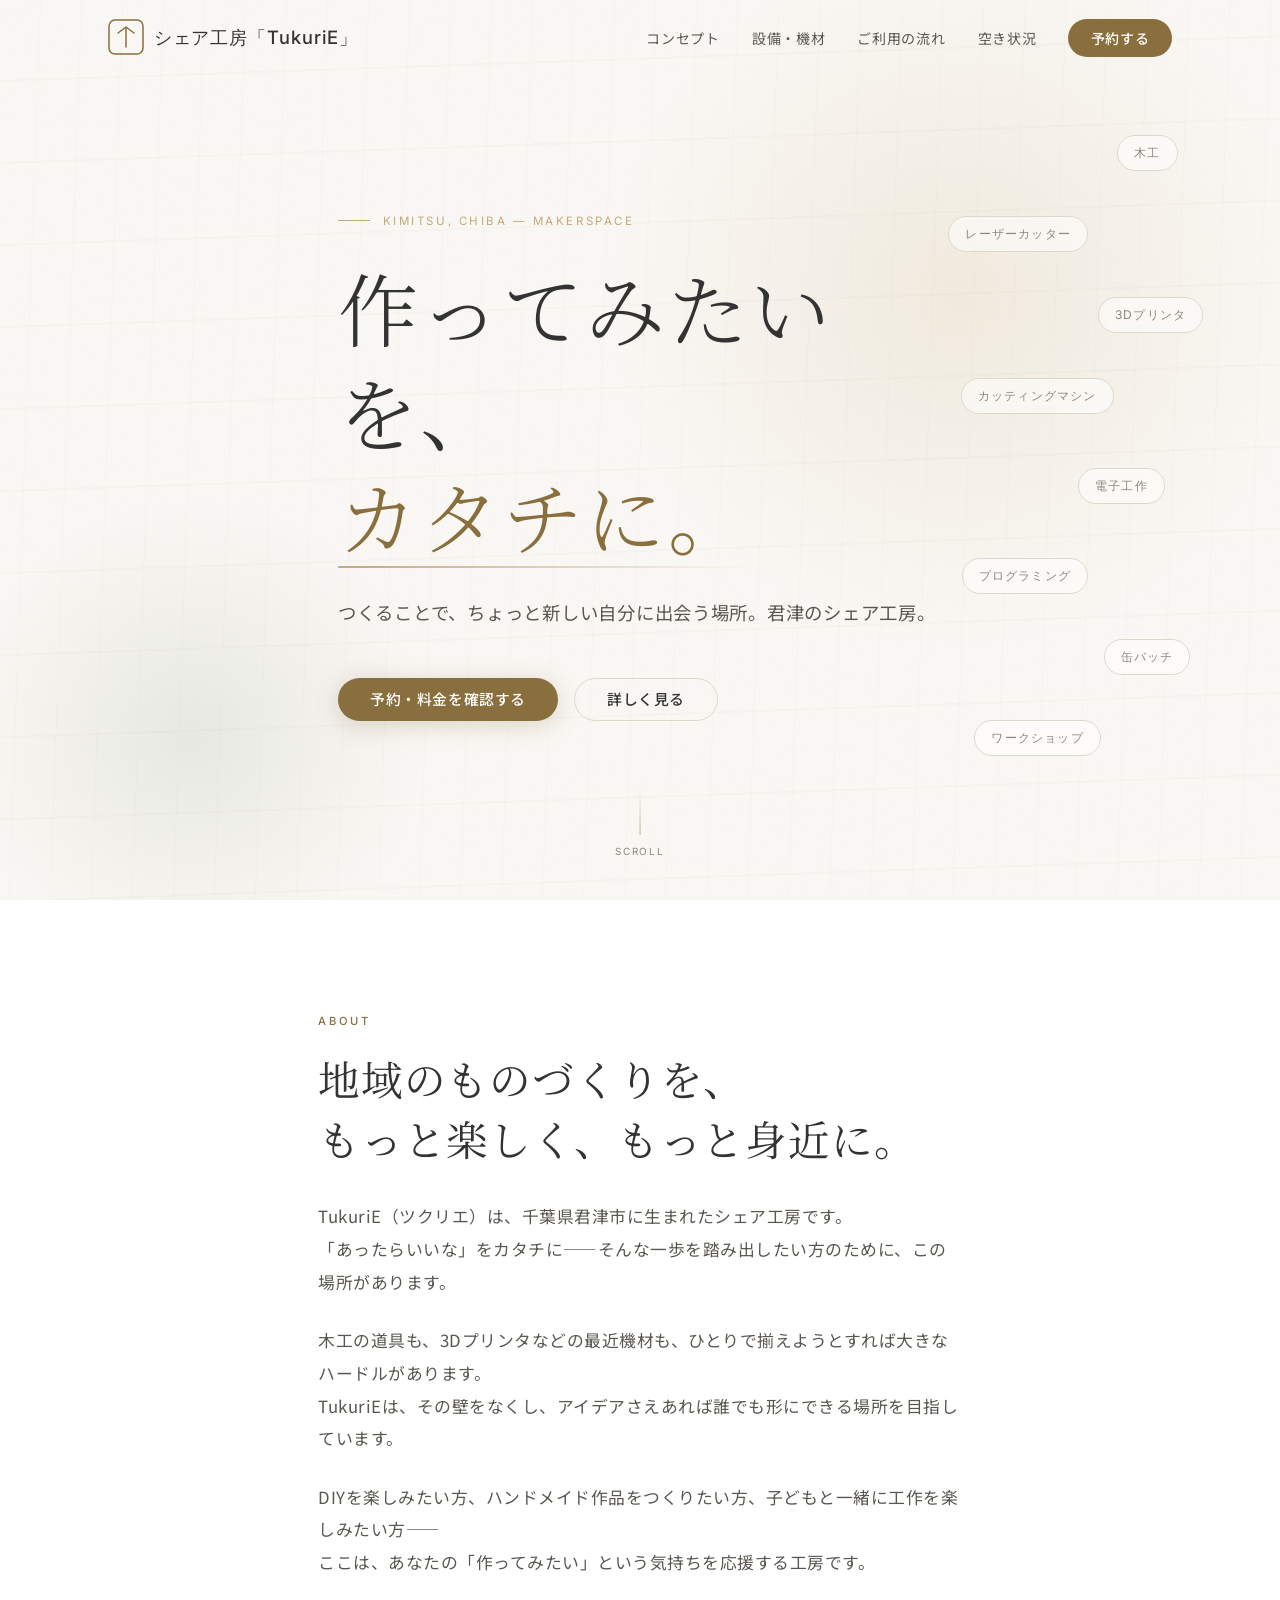
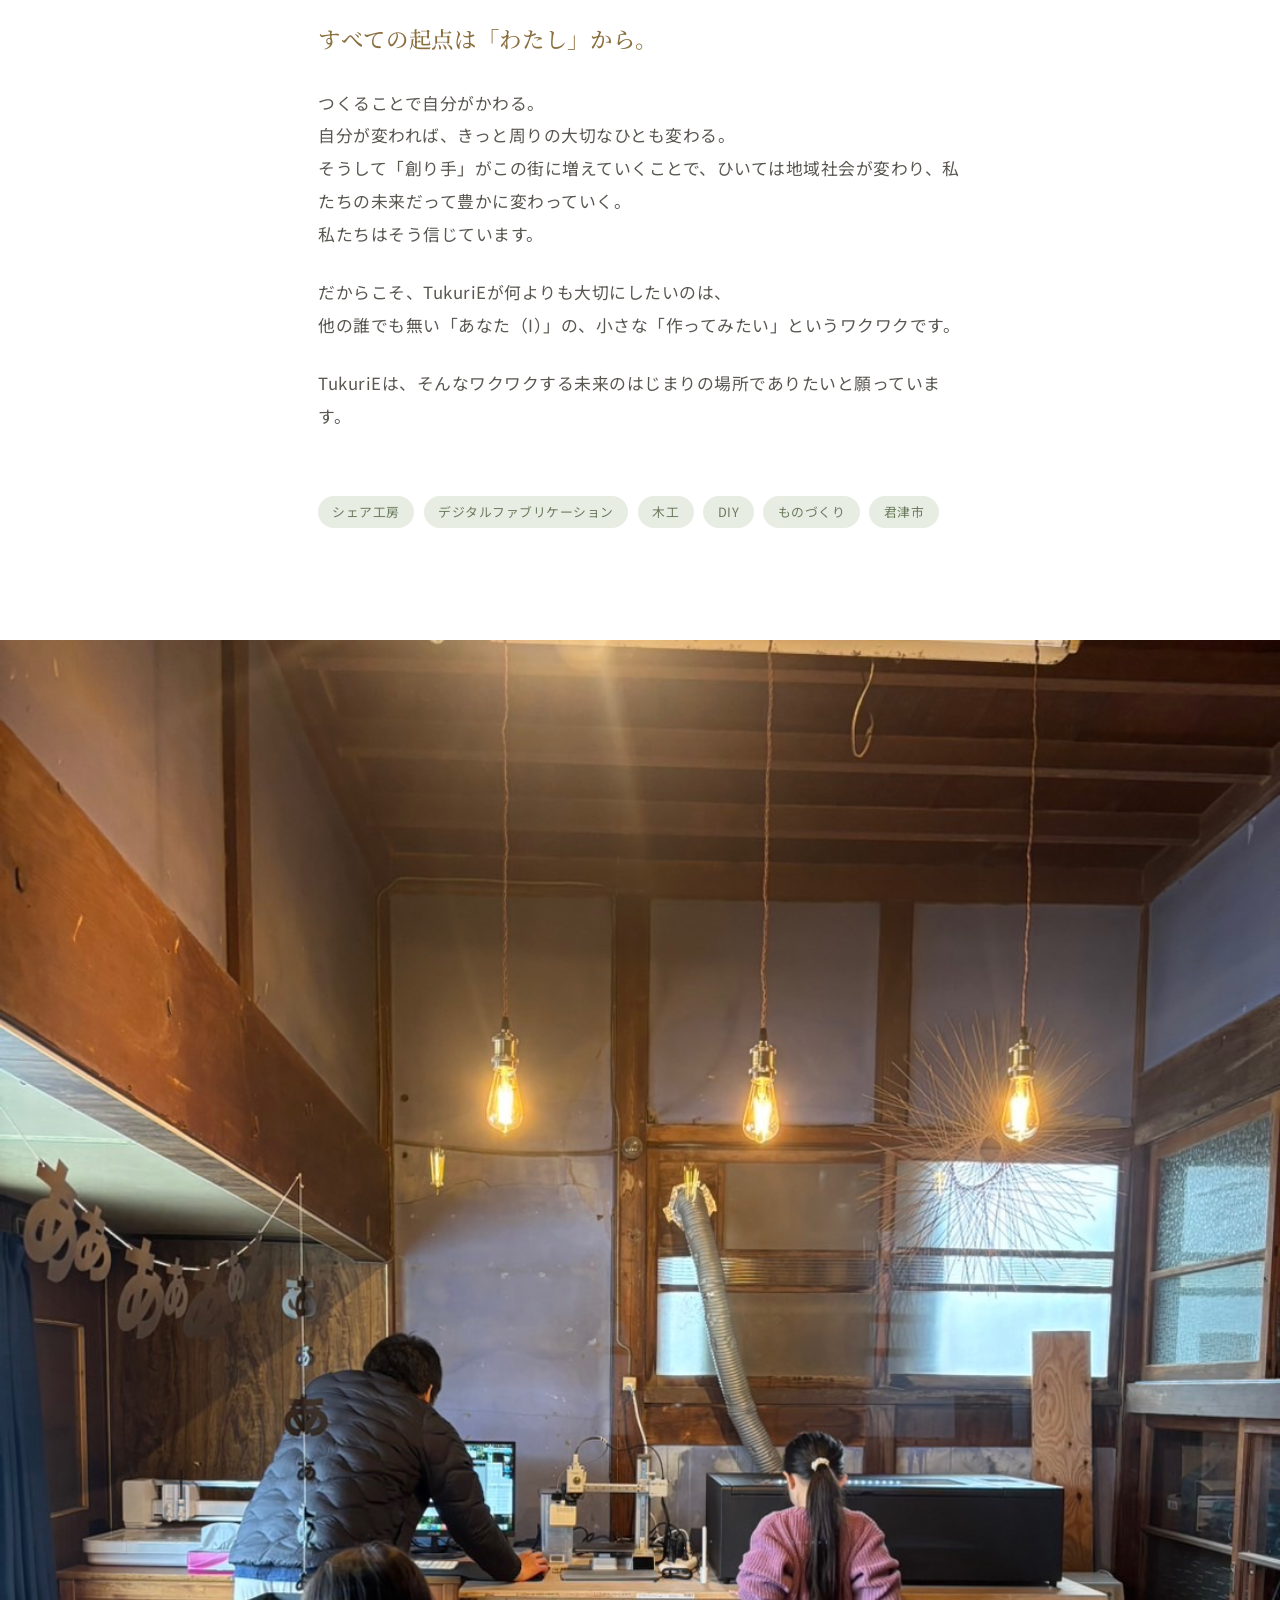
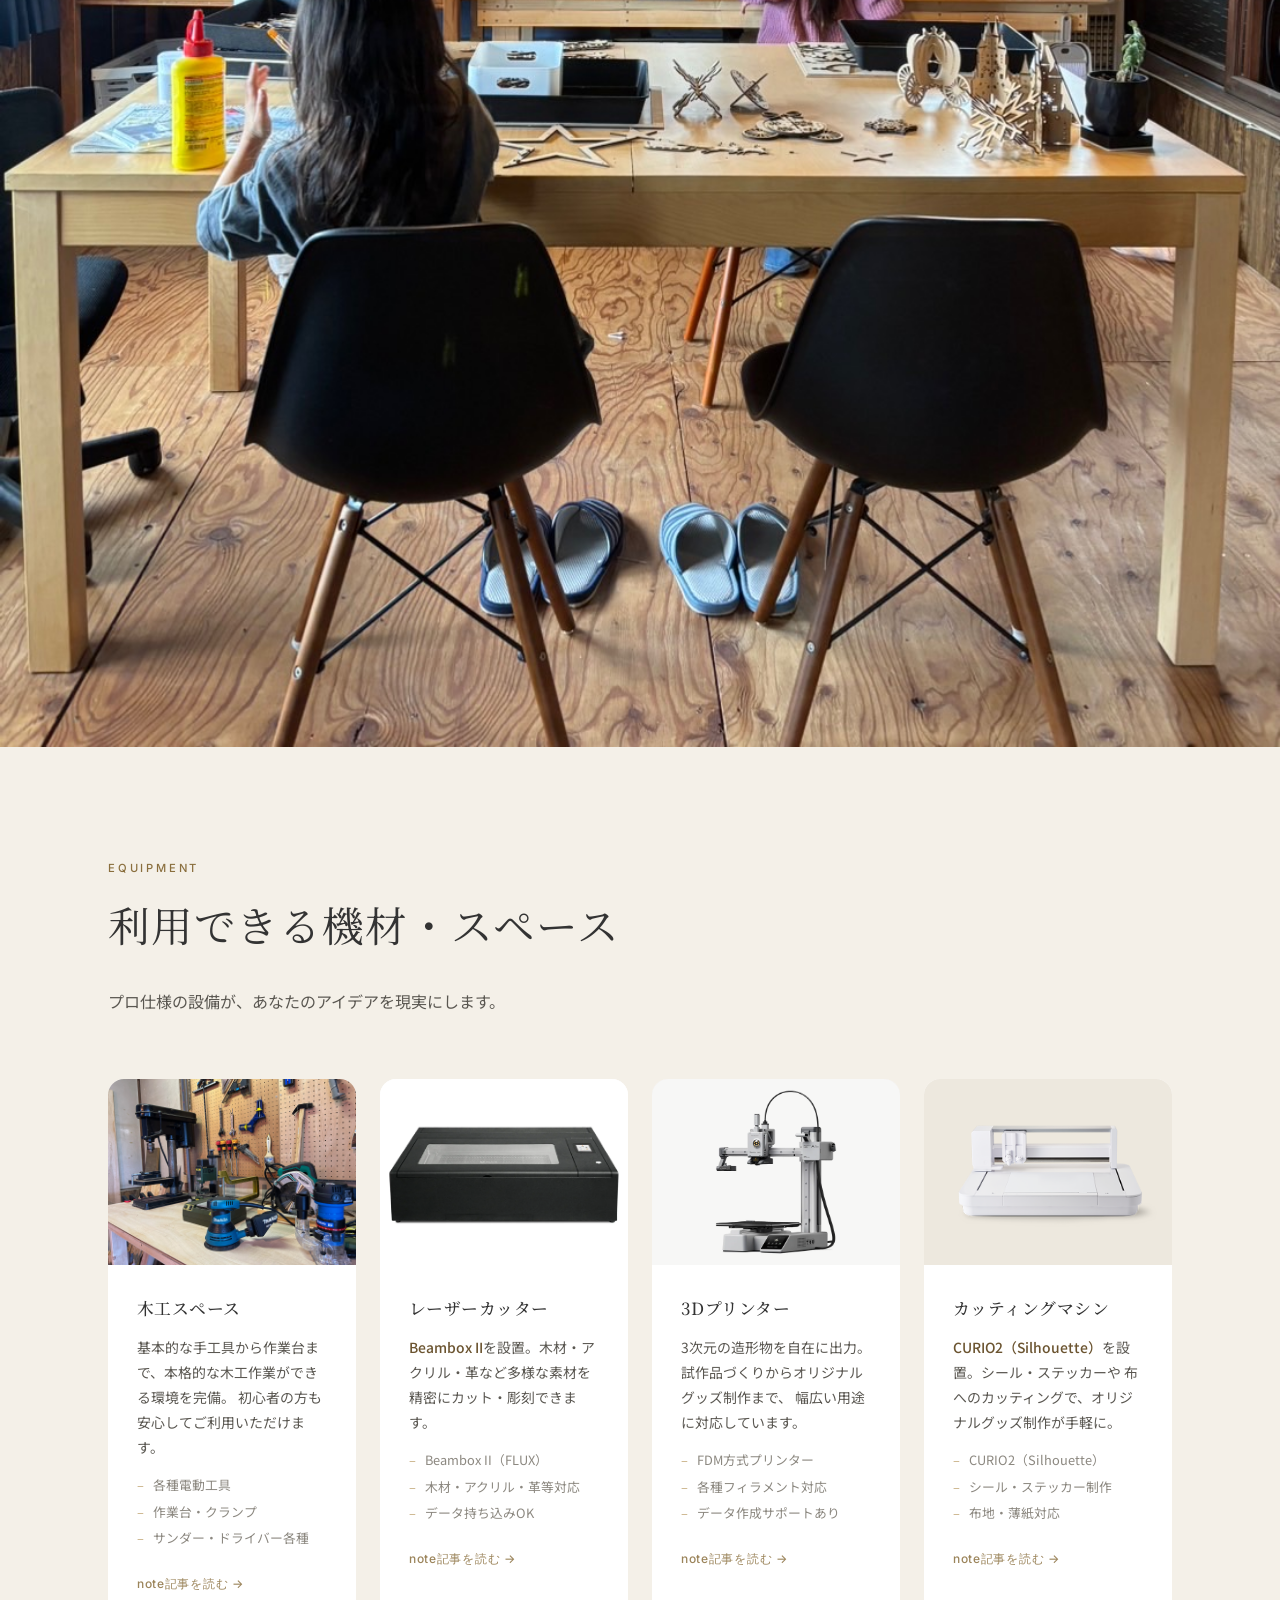
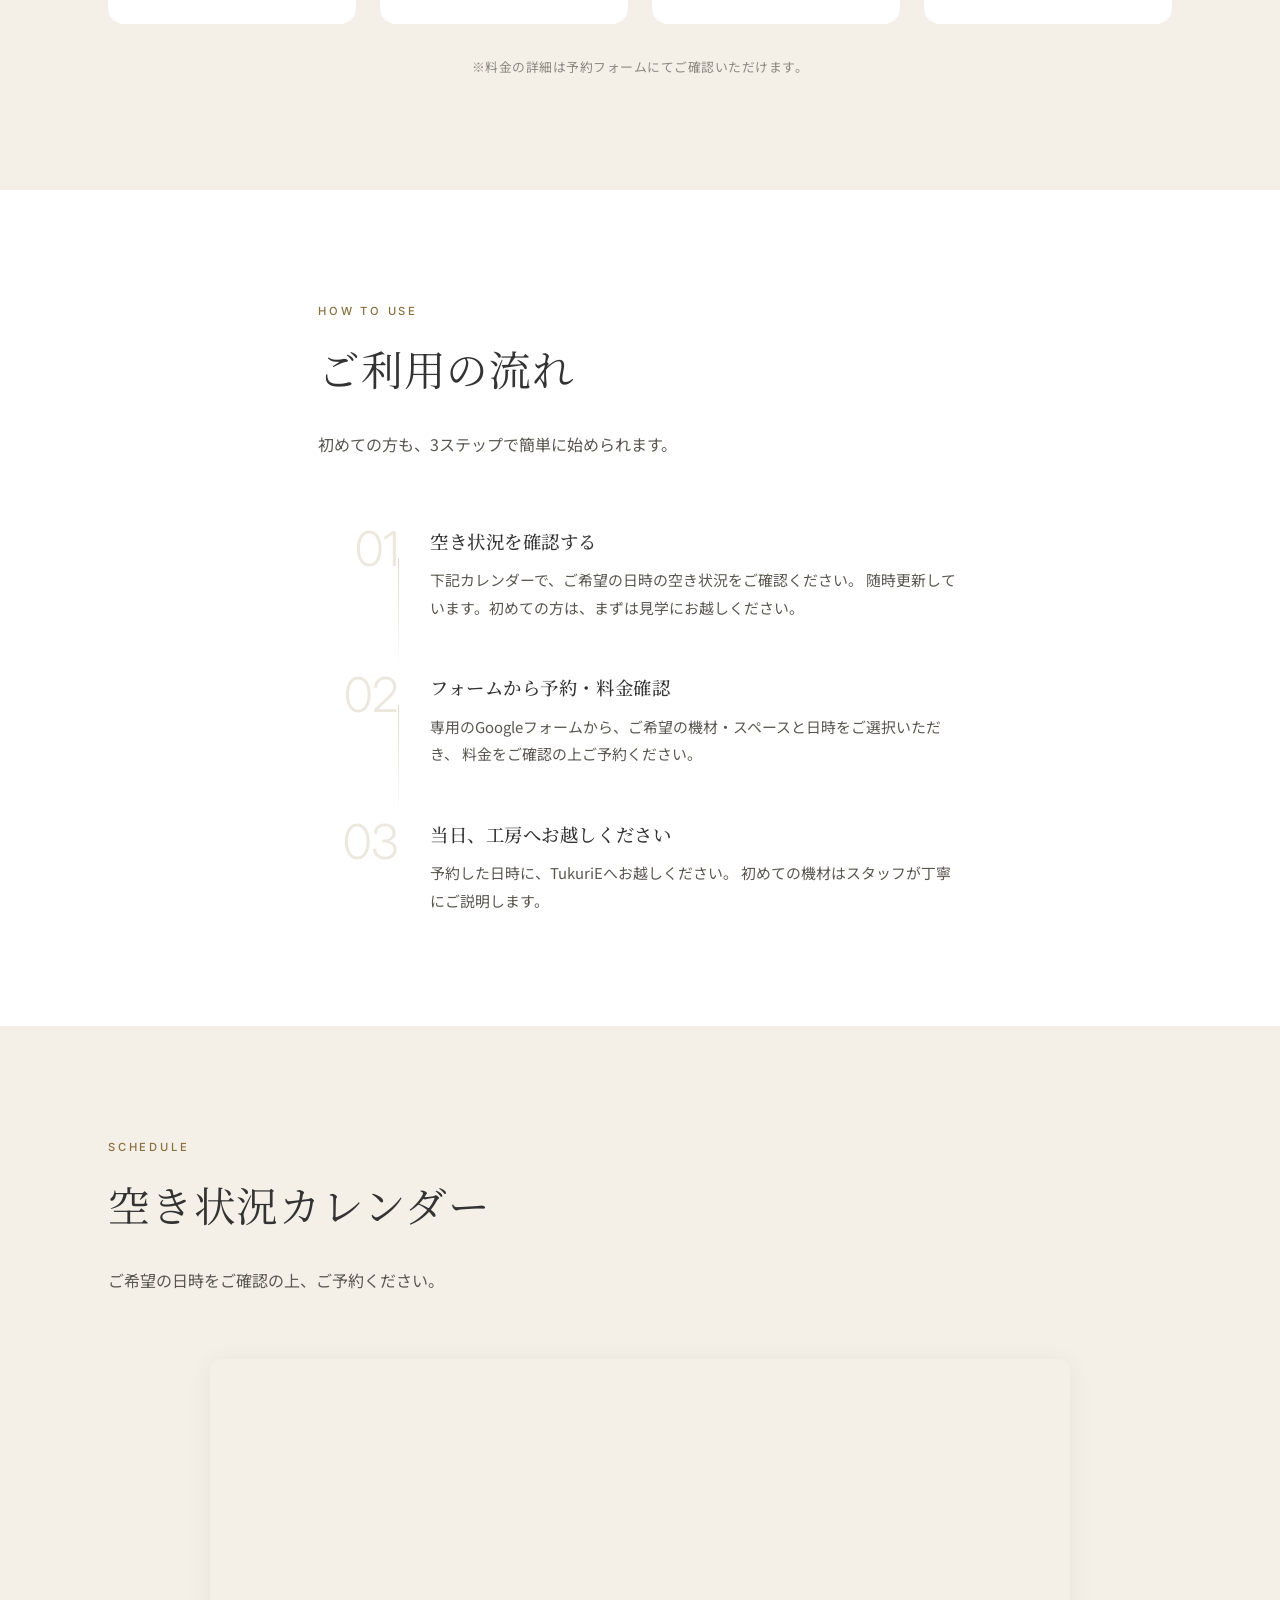
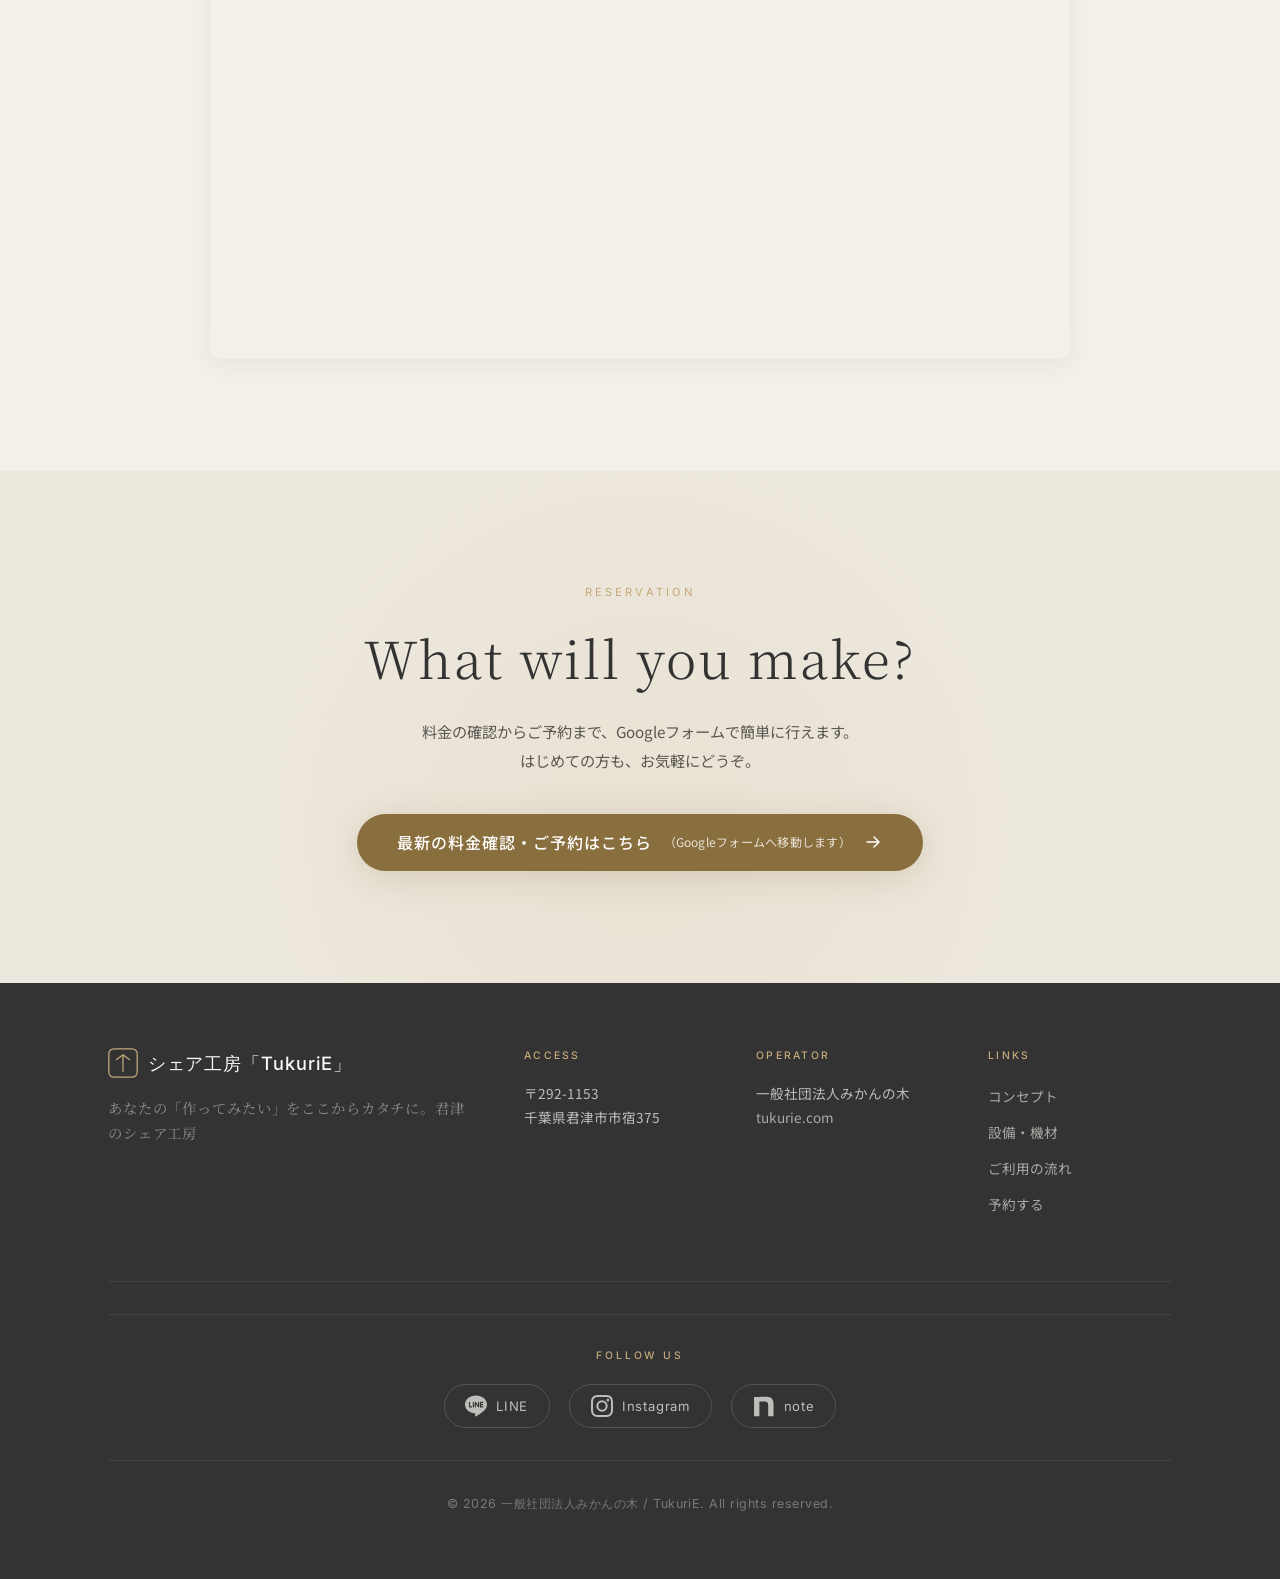
==== commit 07d22740: "Upload index.html via Antigravity Agent" ====
--- a/index.html
+++ b/index.html
@@ -58,7 +58,7 @@
     <div class="hero-content">
       <p class="hero-eyebrow">Kimitsu, Chiba — Makerspace</p>
       <h1 class="hero-headline">
-        「作ってみたい」を、<br />
+        作ってみたいを、<br />
         <em>カタチに。</em>
       </h1>
       <p class="hero-sub">つくることで、ちょっと新しい自分に出会う場所。君津のシェア工房。</p>
